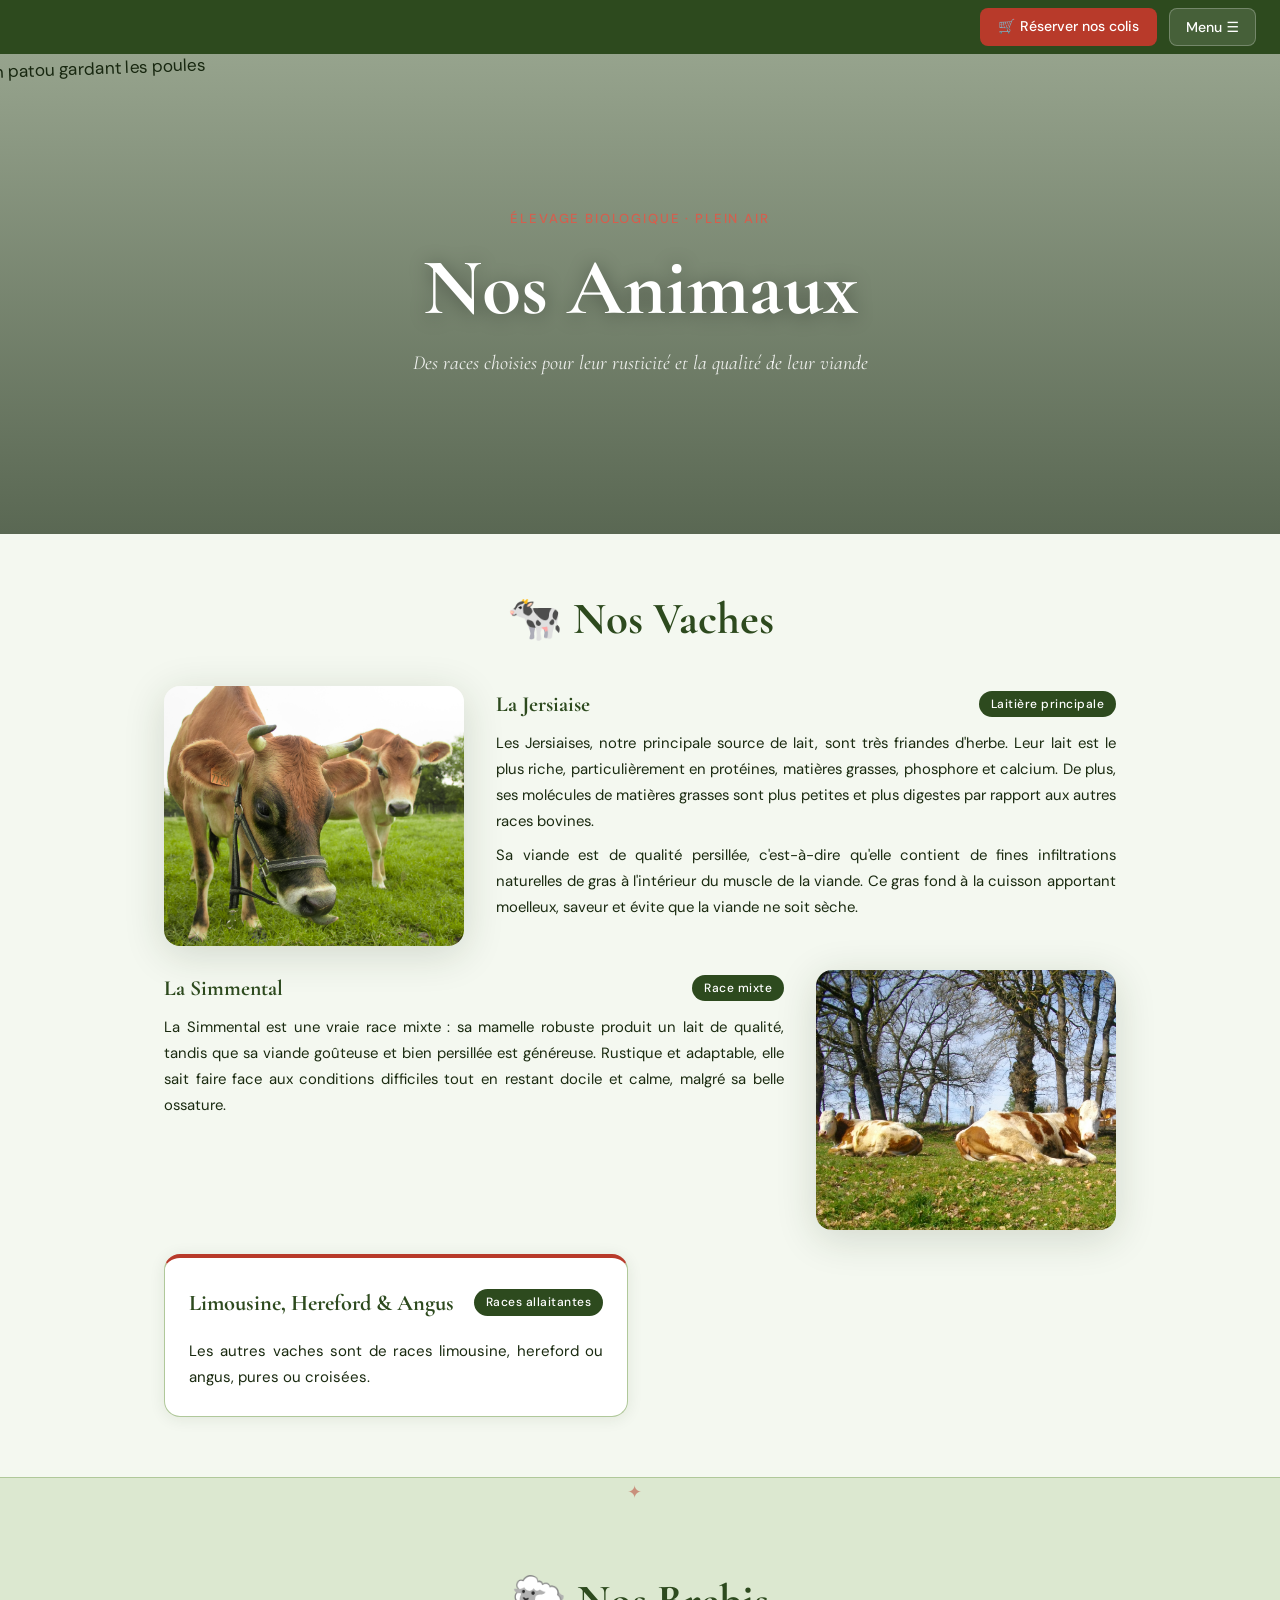
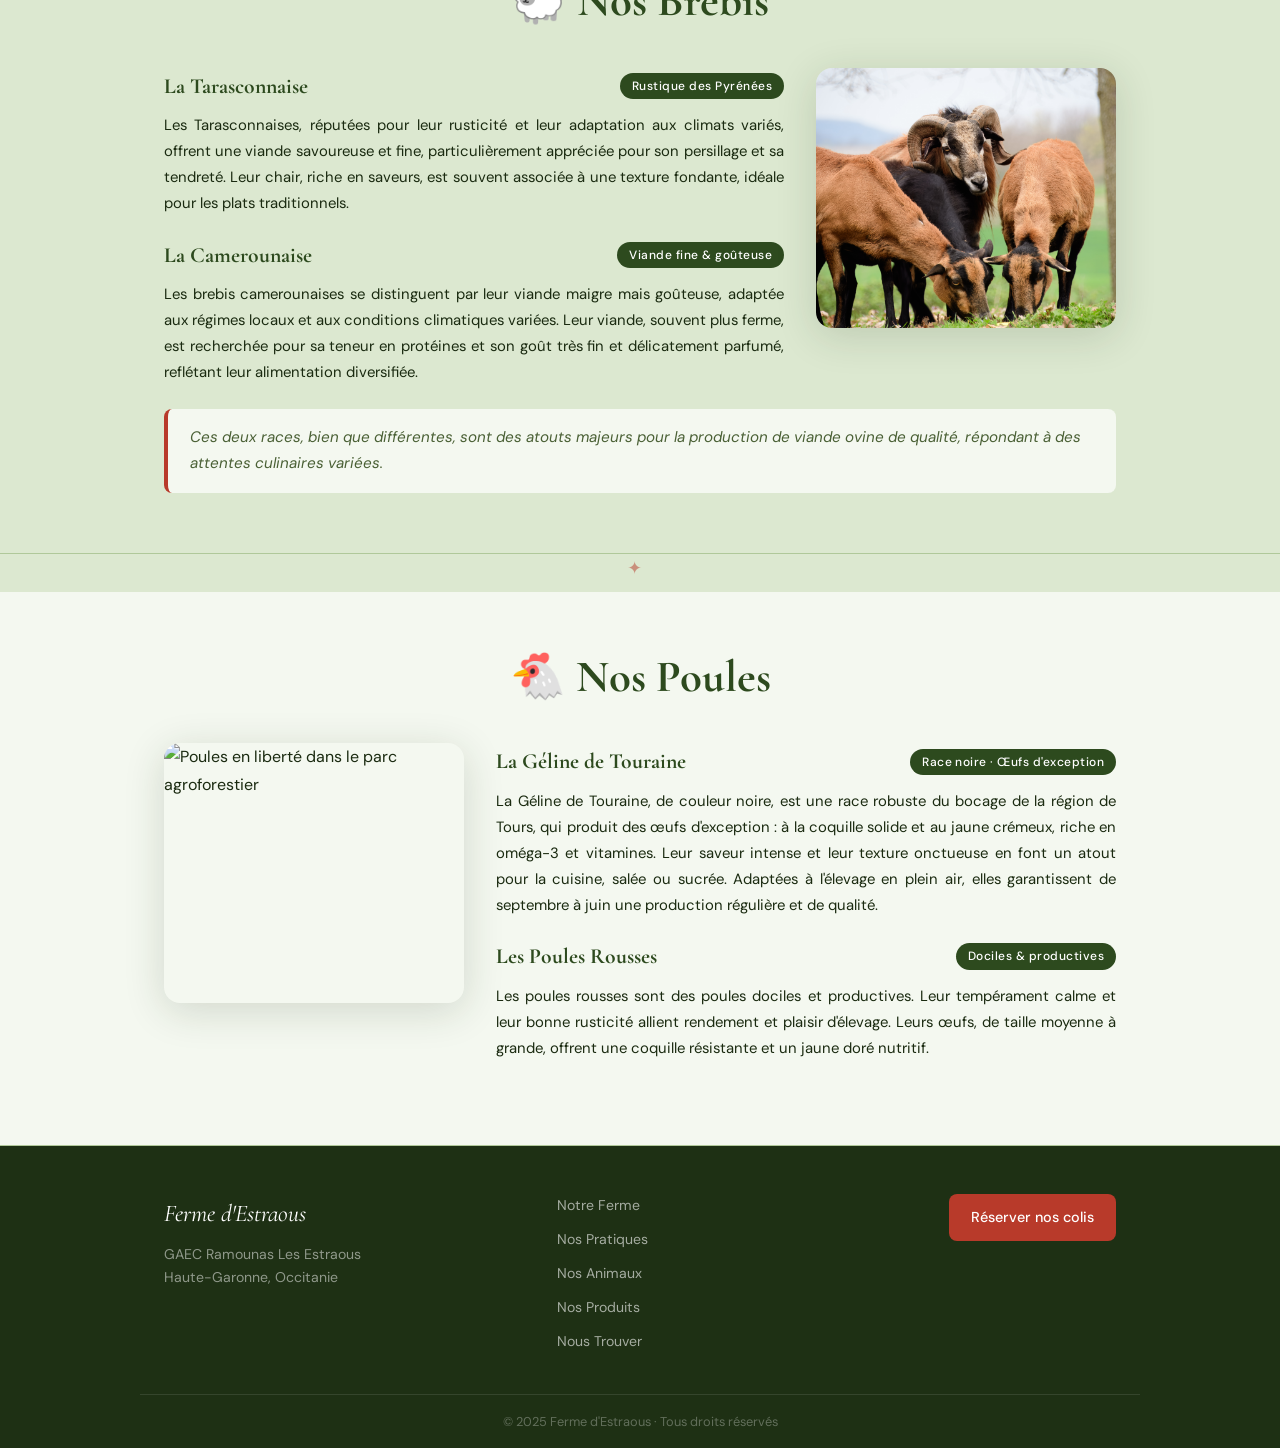
==== animaux.html @ 7a1c7f66 "Update animaux.html" ====
<!DOCTYPE html>
<html lang="fr">
<head>
    <meta charset="UTF-8">
    <meta name="viewport" content="width=device-width, initial-scale=1.0">
    <title>Nos Animaux — Ferme d'Estraous</title>
    <meta name="description" content="Les races animales élevées à la Ferme d'Estraous : vaches, brebis et poules en agriculture biologique.">
    <link rel="stylesheet" href="style.css">
    <link href="https://fonts.googleapis.com/css2?family=Cormorant+Garamond:ital,wght@0,400;0,600;0,700;1,400;1,600&family=DM+Sans:wght@300;400;500&display=swap" rel="stylesheet">
</head>
<body>

<header>
    <div class="top-bar">
        <div class="top-left"></div>
        <div class="top-right">
            <a href="https://coopcircuits.fr/gaec-ramounas-les-estraous/shop" class="boutique-btn" target="_blank">🛒 Réserver nos colis</a>
            <div class="menu-container">
                <button class="menu-btn" aria-label="Ouvrir le menu">Menu ☰</button>
                <nav class="dropdown-menu">
                    <ul>
                        <li><a href="index.html">Accueil</a></li>
                        <li><a href="ferme.html">Notre Ferme</a></li>
                        <li><a href="pratiques.html">Nos Pratiques</a></li>
                        <li><a href="animaux.html" class="active">Nos Animaux</a></li>
                        <li><a href="produits.html">Nos Produits</a></li>
                        <li><a href="trouver.html">Nous Trouver</a></li>
                    </ul>
                </nav>
            </div>
        </div>
    </div>
    <div class="banner">
        <img src="Photos/Poules/pourles_vatouAMODIF.JPG" alt="Chien patou gardant les poules" class="banner-img-rotated">
        <div class="banner-overlay"></div>
        <div class="banner-content">
            <span class="banner-eyebrow">Élevage biologique · Plein air</span>
            <h1>Nos Animaux</h1>
            <p class="banner-tagline">Des races choisies pour leur rusticité et la qualité de leur viande</p>
        </div>
    </div>
</header>

<main>

    <section class="section-animaux">
        <div class="container">
            <div class="section-header">
                <h2>🐄 Nos Vaches</h2>
            </div>

            <div class="animal-bloc">
                <img src="Photos/Vaches/Jersiaise-1.jpg" alt="Vaches Jersiaises de la Ferme d'Estraous" class="animal-photo">
                <div class="animal-content">
                    <div class="race-card-header">
                        <h3>La Jersiaise</h3>
                        <span class="race-tag">Laitière principale</span>
                    </div>
                    <p>Les Jersiaises, notre principale source de lait, sont très friandes d'herbe. Leur lait est le plus riche, particulièrement en protéines, matières grasses, phosphore et calcium. De plus, ses molécules de matières grasses sont plus petites et plus digestes par rapport aux autres races bovines.</p>
                    <p>Sa viande est de qualité persillée, c'est-à-dire qu'elle contient de fines infiltrations naturelles de gras à l'intérieur du muscle de la viande. Ce gras fond à la cuisson apportant moelleux, saveur et évite que la viande ne soit sèche.</p>
                </div>
            </div>

            <div class="animal-bloc animal-bloc--reverse" style="margin-top: 24px;">
                <img src="Photos/Vaches/simmental.JPG" alt="Vaches Simmental de la Ferme d'Estraous" class="animal-photo">
                <div class="animal-content">
                    <div class="race-card-header">
                        <h3>La Simmental</h3>
                        <span class="race-tag">Race mixte</span>
                    </div>
                    <p>La Simmental est une vraie race mixte : sa mamelle robuste produit un lait de qualité, tandis que sa viande goûteuse et bien persillée est généreuse. Rustique et adaptable, elle sait faire face aux conditions difficiles tout en restant docile et calme, malgré sa belle ossature.</p>
                </div>
            </div>

            <div class="race-grid" style="margin-top: 24px;">
                <div class="race-card">
                    <div class="race-card-header">
                        <h3>Limousine, Hereford & Angus</h3>
                        <span class="race-tag">Races allaitantes</span>
                    </div>
                    <p>Les autres vaches sont de races limousine, hereford ou angus, pures ou croisées.</p>
                </div>
            </div>
        </div>
    </section>

    <div class="divider"><span>✦</span></div>

    <section class="section-animaux section-animaux--alt">
        <div class="container">
            <div class="section-header">
                <h2>🐑 Nos Brebis</h2>
            </div>

            <div class="animal-bloc animal-bloc--reverse">
                <img src="Photos/Mouton/Mouton.jpg" alt="Brebis camerounaises et bélier de la Ferme d'Estraous" class="animal-photo animal-photo--brebis">
                <div class="animal-content">
                    <div class="race-card-header">
                        <h3>La Tarasconnaise</h3>
                        <span class="race-tag">Rustique des Pyrénées</span>
                    </div>
                    <p>Les Tarasconnaises, réputées pour leur rusticité et leur adaptation aux climats variés, offrent une viande savoureuse et fine, particulièrement appréciée pour son persillage et sa tendreté. Leur chair, riche en saveurs, est souvent associée à une texture fondante, idéale pour les plats traditionnels.</p>
                    <div class="race-card-header" style="margin-top: 20px;">
                        <h3>La Camerounaise</h3>
                        <span class="race-tag">Viande fine & goûteuse</span>
                    </div>
                    <p>Les brebis camerounaises se distinguent par leur viande maigre mais goûteuse, adaptée aux régimes locaux et aux conditions climatiques variées. Leur viande, souvent plus ferme, est recherchée pour sa teneur en protéines et son goût très fin et délicatement parfumé, reflétant leur alimentation diversifiée.</p>
                </div>
            </div>

            <div class="race-note">
                Ces deux races, bien que différentes, sont des atouts majeurs pour la production de viande ovine de qualité, répondant à des attentes culinaires variées.
            </div>
        </div>
    </section>

    <div class="divider"><span>✦</span></div>

    <section class="section-animaux">
        <div class="container">
            <div class="section-header">
                <h2>🐔 Nos Poules</h2>
            </div>

            <div class="animal-bloc">
                <img src="Photos/ferme/poules_maison.JPG" alt="Poules en liberté dans le parc agroforestier" class="animal-photo">
                <div class="animal-content">
                    <div class="race-card-header">
                        <h3>La Géline de Touraine</h3>
                        <span class="race-tag">Race noire · Œufs d'exception</span>
                    </div>
                    <p>La Géline de Touraine, de couleur noire, est une race robuste du bocage de la région de Tours, qui produit des œufs d'exception : à la coquille solide et au jaune crémeux, riche en oméga-3 et vitamines. Leur saveur intense et leur texture onctueuse en font un atout pour la cuisine, salée ou sucrée. Adaptées à l'élevage en plein air, elles garantissent de septembre à juin une production régulière et de qualité.</p>
                    <div class="race-card-header" style="margin-top: 20px;">
                        <h3>Les Poules Rousses</h3>
                        <span class="race-tag">Dociles & productives</span>
                    </div>
                    <p>Les poules rousses sont des poules dociles et productives. Leur tempérament calme et leur bonne rusticité allient rendement et plaisir d'élevage. Leurs œufs, de taille moyenne à grande, offrent une coquille résistante et un jaune doré nutritif.</p>
                </div>
            </div>
        </div>
    </section>

</main>

<footer>
    <div class="container footer-inner">
        <div class="footer-brand">
            <span class="footer-title">Ferme d'Estraous</span>
            <p>GAEC Ramounas Les Estraous<br>Haute-Garonne, Occitanie</p>
        </div>
        <nav class="footer-nav">
            <a href="ferme.html">Notre Ferme</a>
            <a href="pratiques.html">Nos Pratiques</a>
            <a href="animaux.html">Nos Animaux</a>
            <a href="produits.html">Nos Produits</a>
            <a href="trouver.html">Nous Trouver</a>
        </nav>
        <div class="footer-boutique">
            <a href="https://coopcircuits.fr/gaec-ramounas-les-estraous/shop" class="btn" target="_blank">Réserver nos colis</a>
        </div>
    </div>
    <div class="footer-bottom">
        <p>© 2025 Ferme d'Estraous · Tous droits réservés</p>
    </div>
</footer>

<script>
document.addEventListener("DOMContentLoaded", () => {
    const menuBtn = document.querySelector('.menu-btn');
    const dropdownMenu = document.querySelector('.dropdown-menu');
    menuBtn.addEventListener('click', (e) => {
        e.stopPropagation();
        dropdownMenu.classList.toggle('active');
    });
    document.addEventListener('click', (event) => {
        if (!menuBtn.contains(event.target) && !dropdownMenu.contains(event.target)) {
            dropdownMenu.classList.remove('active');
        }
    });
    const observer = new IntersectionObserver((entries) => {
        entries.forEach(entry => { if (entry.isIntersecting) entry.target.classList.add('visible'); });
    }, { threshold: 0.1 });
    document.querySelectorAll('.race-card, .animal-bloc, .section-header').forEach(el => observer.observe(el));
});
</script>
</body>
</html>
---- style.css ----
/* ═══════════════════════════════════════════════════════════
   FERME D'ESTRAOUS — style.css
   Palette : vert forêt · crème · terre · or
   Typo : Cormorant Garamond (titres) + DM Sans (corps)
═══════════════════════════════════════════════════════════ */

:root {
    --primary:    #2d4a1e;   /* Vert foncé profond — titres affiche */
    --primary-lt: #4a7035;   /* Vert moyen */
    --accent:     #b83a2a;   /* Rouge terracotta — accent "VEAU" affiche */
    --accent-lt:  #d45f4e;   /* Terracotta clair */
    --bg:         #dce8d0;   /* Vert sauge adouci — fond affiche */
    --bg-light:   #edf4e6;   /* Sauge très clair */
    --bg-dark:    #1e3014;   /* Vert très foncé pour footer */
    --text:       #1a2a10;   /* Quasi-noir verdâtre */
    --text-light: #4a6035;   /* Vert moyen pour textes secondaires */
    --white:      #ffffff;
    --border:     #b0c89a;   /* Vert sauge bordure */
    --card-bg:    #f4f8f0;   /* Blanc légèrement teinté vert — encadrés affiche */

    --radius:     8px;
    --radius-lg:  16px;
    --shadow:     0 2px 16px rgba(29, 50, 18, 0.09);
    --shadow-lg:  0 8px 40px rgba(29, 50, 18, 0.16);

    --font-title: 'Cormorant Garamond', Georgia, serif;
    --font-body:  'DM Sans', system-ui, sans-serif;
}

/* ── Reset & base ── */
*, *::before, *::after {
    box-sizing: border-box;
    margin: 0;
    padding: 0;
}

html { scroll-behavior: smooth; }

body {
    font-family: var(--font-body);
    background-color: var(--bg);
    color: var(--text);
    line-height: 1.7;
    font-size: 1rem;
}

img { display: block; max-width: 100%; }

a { color: inherit; }

.container {
    max-width: 1000px;
    margin: 0 auto;
    padding: 0 24px;
}

/* ════════════════════════════════════════
   HEADER & NAVIGATION
════════════════════════════════════════ */

header {
    position: relative;
}

/* ── Bannière ── */
.banner {
    position: relative;
    height: 480px;
    overflow: hidden;
    margin-top: 54px;
}
.top-bar {
    position: fixed;
    top: 0;
    left: 0;
    right: 0;
    z-index: 200;
    padding: 8px 24px;
    background-color: var(--primary);
    display: flex;
    justify-content: space-between;
    align-items: center;
}

/* ── Barre du haut ── */

.intro-paragraph {
    text-align: justify;
}

.top-left .ferme-name-small {
    font-family: var(--font-title);
    color: rgba(255,255,255,0.7);
    font-size: 0.95rem;
    letter-spacing: 0.04em;
    font-style: italic;
}

.top-right {
    display: flex;
    gap: 12px;
    align-items: center;
}

.boutique-btn {
    height: 38px;
    padding: 0 18px;
    background-color: var(--accent);
    color: var(--white);
    font-family: var(--font-body);
    font-size: 0.88rem;
    font-weight: 500;
    text-decoration: none;
    border-radius: var(--radius);
    display: inline-flex;
    align-items: center;
    gap: 6px;
    transition: background 0.2s, transform 0.15s;
    white-space: nowrap;
}

.boutique-btn:hover {
    background-color: var(--accent-lt);
    transform: translateY(-1px);
}

.menu-container {
    position: relative;
}

.menu-btn {
    height: 38px;
    padding: 0 16px;
    background-color: rgba(255,255,255,0.12);
    color: var(--white);
    font-family: var(--font-body);
    font-size: 0.88rem;
    font-weight: 500;
    border: 1px solid rgba(255,255,255,0.25);
    border-radius: var(--radius);
    cursor: pointer;
    display: inline-flex;
    align-items: center;
    gap: 6px;
    transition: background 0.2s;
    white-space: nowrap;
}

.menu-btn:hover {
    background-color: rgba(255,255,255,0.22);
}

/* ── Menu déroulant ── */
.dropdown-menu {
    display: none;
    position: absolute;
    right: 0;
    top: calc(100% + 8px);
    background-color: var(--white);
    border-radius: var(--radius);
    box-shadow: var(--shadow-lg);
    padding: 8px 0;
    z-index: 1000;
    min-width: 210px;
    border: 1px solid var(--border);
    animation: fadeDown 0.18s ease;
}

@keyframes fadeDown {
    from { opacity: 0; transform: translateY(-6px); }
    to   { opacity: 1; transform: translateY(0); }
}

.dropdown-menu.active {
    display: block;
}

.dropdown-menu ul {
    list-style: none;
}

.dropdown-menu li a {
    display: block;
    padding: 10px 20px;
    text-decoration: none;
    color: var(--text);
    font-family: var(--font-body);
    font-size: 0.92rem;
    font-weight: 400;
    transition: background 0.15s, color 0.15s;
    border-left: 3px solid transparent;
}

.dropdown-menu li a:hover,
.dropdown-menu li a.active {
    background-color: var(--bg);
    color: var(--primary);
    border-left-color: var(--accent);
    font-weight: 500;
}

/* ── Bannière ── */
.banner {
    position: relative;
    height: 480px;
    overflow: hidden;
}

.banner img {
    width: 100%;
    height: 100%;
    object-fit: cover;
    object-position: center 40%;
}

.banner-overlay {
    position: absolute;
    inset: 0;
    background: linear-gradient(
        to bottom,
        rgba(20, 35, 16, 0.35) 0%,
        rgba(20, 35, 16, 0.65) 100%
    );
}

.banner-content {
    position: absolute;
    inset: 0;
    display: flex;
    flex-direction: column;
    align-items: center;
    justify-content: center;
    text-align: center;
    color: var(--white);
    padding: 24px;
    gap: 12px;
}

.banner-eyebrow {
    font-family: var(--font-body);
    font-size: 0.82rem;
    font-weight: 500;
    letter-spacing: 0.14em;
    text-transform: uppercase;
    color: var(--accent-lt);
    opacity: 0;
    animation: fadeUp 0.7s ease 0.2s forwards;
}

.banner h1 {
    font-family: var(--font-title);
    font-size: clamp(2.8rem, 7vw, 5rem);
    font-weight: 700;
    line-height: 1.05;
    text-shadow: 0 2px 20px rgba(0,0,0,0.4);
    margin: 4px 0;
    opacity: 0;
    animation: fadeUp 0.8s ease 0.35s forwards;
}

.banner-tagline {
    font-family: var(--font-title);
    font-style: italic;
    font-size: 1.25rem;
    color: rgba(255,255,255,0.88);
    opacity: 0;
    animation: fadeUp 0.8s ease 0.5s forwards;
}

.banner-cta {
    margin-top: 8px;
    padding: 12px 28px;
    background-color: var(--accent);
    color: var(--white);
    text-decoration: none;
    border-radius: var(--radius);
    font-weight: 500;
    font-size: 0.95rem;
    transition: background 0.2s, transform 0.2s;
    opacity: 0;
    animation: fadeUp 0.8s ease 0.65s forwards;
}

.banner-cta:hover {
    background-color: var(--accent-lt);
    transform: translateY(-2px);
}

@keyframes fadeUp {
    from { opacity: 0; transform: translateY(16px); }
    to   { opacity: 1; transform: translateY(0); }
}

/* ════════════════════════════════════════
   SECTIONS COMMUNES
════════════════════════════════════════ */

section {
    padding: 60px 0;
}

.section-header {
    text-align: center;
    margin-bottom: 40px;
    opacity: 0;
    transform: translateY(20px);
    transition: opacity 0.6s ease, transform 0.6s ease;
}

.section-header.visible {
    opacity: 1;
    transform: translateY(0);
}

.section-header h2 {
    font-family: var(--font-title);
    font-size: clamp(2rem, 4vw, 2.8rem);
    font-weight: 700;
    color: var(--primary);
    line-height: 1.15;
}

.section-subtitle {
    font-family: var(--font-title);
    font-style: italic;
    color: var(--text-light);
    font-size: 1.1rem;
    margin-top: 6px;
}

.badge {
    display: inline-block;
    background: var(--primary);
    color: var(--white);
    padding: 5px 14px;
    border-radius: 20px;
    font-size: 0.8rem;
    font-weight: 500;
    letter-spacing: 0.04em;
    margin-bottom: 16px;
}

/* ── Séparateur ── */
.divider {
    text-align: center;
    color: var(--accent);
    font-size: 1.1rem;
    letter-spacing: 0.6em;
    padding: 0 0 8px;
    opacity: 0.5;
}

/* ════════════════════════════════════════
   SECTION INTRO
════════════════════════════════════════ */

.section-intro {
    background: var(--card-bg);
    border-bottom: 1px solid var(--border);
    padding: 50px 0;
}

.intro-grid {
    display: grid;
    grid-template-columns: 1fr auto;
    gap: 40px;
    align-items: center;
}

.intro-paragraph {
    font-size: 1.08rem;
    color: var(--text);
    line-height: 1.8;
    font-family: var(--font-body);
    font-weight: 300;
}

.bio-logo {
    width: 160px;
    height: auto;
    opacity: 0.9;
}

/* ════════════════════════════════════════
   SECTION VALEURS
════════════════════════════════════════ */

.section-valeurs {
    background: var(--bg);
    padding: 50px 0;
}

.valeurs-grid {
    display: grid;
    grid-template-columns: repeat(3, 1fr);
    gap: 24px;
}

.valeur-card {
    background: var(--card-bg);
    border: 1px solid var(--border);
    border-bottom: 3px solid var(--accent);
    border-radius: var(--radius-lg);
    padding: 30px 24px;
    text-align: center;
    box-shadow: var(--shadow);
    opacity: 0;
    transform: translateY(24px);
    transition: opacity 0.5s ease, transform 0.5s ease, box-shadow 0.2s;
}

.valeur-card.visible {
    opacity: 1;
    transform: translateY(0);
}

.valeur-card:nth-child(2) { transition-delay: 0.1s; }
.valeur-card:nth-child(3) { transition-delay: 0.2s; }

.valeur-card:hover {
    box-shadow: var(--shadow-lg);
    transform: translateY(-4px);
}

.valeur-icon {
    font-size: 2.2rem;
    margin-bottom: 12px;
}

.valeur-card h3 {
    font-family: var(--font-title);
    font-size: 1.3rem;
    color: var(--primary);
    margin-bottom: 8px;
    font-weight: 600;
}

.valeur-card p {
    font-size: 0.93rem;
    color: var(--text-light);
    line-height: 1.6;
}

/* ════════════════════════════════════════
   SECTION PRODUITS
════════════════════════════════════════ */

.section-produits {
    background: linear-gradient(160deg, #d4e4c4 0%, #eaf2e2 100%);
    border-top: 1px solid var(--border);
    border-bottom: 1px solid var(--border);
}

.produits-grid {
    display: grid;
    grid-template-columns: 1fr 1fr;
    gap: 24px;
    margin-bottom: 32px;
}

.produits-grid--single {
    grid-template-columns: 1fr;
    max-width: 520px;
    margin-left: auto;
    margin-right: auto;
}

.produit-card {
    border-radius: var(--radius-lg);
    overflow: hidden;
    box-shadow: var(--shadow);
    opacity: 0;
    transform: translateY(20px);
    transition: opacity 0.5s ease, transform 0.5s ease, box-shadow 0.2s;
}

.produit-card.visible {
    opacity: 1;
    transform: translateY(0);
}

.produit-card:nth-child(2) { transition-delay: 0.12s; }

.produit-card:hover {
    box-shadow: var(--shadow-lg);
}

.produit-card-inner {
    padding: 28px 24px;
    background: var(--card-bg);
    border: 1px solid var(--border);
    border-radius: var(--radius-lg);
    height: 100%;
}

.produit-card.highlight .produit-card-inner {
    background: var(--primary);
    color: var(--white);
    border-color: var(--primary);
}

.produit-card.highlight h3 {
    color: var(--white);
}

.produit-card.highlight p {
    color: rgba(255,255,255,0.85);
}

.produit-tag {
    display: inline-block;
    background: var(--accent);
    color: var(--white);
    font-size: 0.75rem;
    font-weight: 600;
    padding: 3px 10px;
    border-radius: 20px;
    text-transform: uppercase;
    letter-spacing: 0.06em;
    margin-bottom: 10px;
}

.produit-card h3 {
    font-family: var(--font-title);
    font-size: 1.35rem;
    color: var(--primary);
    margin-bottom: 10px;
    font-weight: 600;
}

.produit-card p {
    font-size: 0.95rem;
    color: var(--text-light);
    line-height: 1.65;
}

.btn-secondary {
    display: inline-block;
    margin-top: 14px;
    color: var(--accent);
    font-weight: 500;
    font-size: 0.9rem;
    text-decoration: none;
    border-bottom: 1px solid var(--accent);
    padding-bottom: 2px;
    transition: color 0.2s;
}

.btn-secondary:hover {
    color: var(--primary);
    border-bottom-color: var(--primary);
}

.cta-container {
    text-align: center;
    margin-top: 8px;
}

/* ════════════════════════════════════════
   SECTION MARCHÉS
════════════════════════════════════════ */

.section-marches {
    background: var(--bg);
}

.marches-inner {
    display: grid;
    grid-template-columns: 1fr auto;
    gap: 60px;
    align-items: center;
}

.marches-text h2 {
    font-family: var(--font-title);
    font-size: clamp(1.8rem, 3.5vw, 2.5rem);
    color: var(--primary);
    margin-bottom: 6px;
}

.marches-list {
    list-style: none;
    margin: 24px 0;
    display: flex;
    flex-direction: column;
    gap: 14px;
}

.marches-list li {
    display: flex;
    align-items: baseline;
    gap: 14px;
    padding-bottom: 14px;
    border-bottom: 1px solid var(--border);
}

.marche-jour {
    font-family: var(--font-title);
    font-weight: 700;
    font-size: 1.05rem;
    color: var(--primary);
    min-width: 120px;
    flex-shrink: 0;
}

.marche-jour small {
    font-family: var(--font-body);
    font-weight: 400;
    font-size: 0.75rem;
    color: var(--text-light);
    display: block;
    margin-top: 2px;
}

.marche-lieu {
    font-size: 0.97rem;
    color: var(--text-light);
}

.marche-lieu em {
    font-style: italic;
    font-size: 0.88rem;
}

.marches-map {
    width: 460px;
    flex-shrink: 0;
    border-radius: 12px;
    overflow: hidden;
    box-shadow: var(--shadow-lg);
}

/* ════════════════════════════════════════
   BOUTONS GLOBAUX
════════════════════════════════════════ */

.btn {
    display: inline-block;
    background: var(--primary);
    color: var(--white);
    padding: 13px 28px;
    text-decoration: none;
    border-radius: var(--radius);
    border: none;
    cursor: pointer;
    font-family: var(--font-body);
    font-size: 0.95rem;
    font-weight: 500;
    transition: background 0.2s, transform 0.15s, box-shadow 0.2s;
    box-shadow: 0 2px 8px rgba(42, 74, 34, 0.25);
}

.btn:hover {
    background: var(--primary-lt);
    transform: translateY(-2px);
    box-shadow: 0 4px 16px rgba(42, 74, 34, 0.3);
}

.btn-outline {
    display: inline-block;
    color: var(--primary);
    padding: 10px 22px;
    text-decoration: none;
    border-radius: var(--radius);
    border: 2px solid var(--primary);
    font-size: 0.92rem;
    font-weight: 500;
    transition: background 0.2s, color 0.2s;
}

.btn-outline:hover {
    background: var(--primary);
    color: var(--white);
}

/* ════════════════════════════════════════
   SECTION CONTACT
════════════════════════════════════════ */

.section-contact {
    background: var(--card-bg);
    border-top: 1px solid var(--border);
}

.contact-form {
    max-width: 640px;
    margin: 0 auto;
}

.form-row {
    display: grid;
    grid-template-columns: 1fr 1fr;
    gap: 16px;
}

.form-group {
    display: flex;
    flex-direction: column;
    gap: 6px;
    margin-bottom: 16px;
}

.form-group label {
    font-size: 0.85rem;
    font-weight: 500;
    color: var(--text-light);
    text-transform: uppercase;
    letter-spacing: 0.06em;
}

input, textarea {
    width: 100%;
    padding: 11px 14px;
    border: 1.5px solid var(--border);
    border-radius: var(--radius);
    background: var(--white);
    color: var(--text);
    font-family: var(--font-body);
    font-size: 0.95rem;
    transition: border-color 0.2s, box-shadow 0.2s;
    box-sizing: border-box;
}

input:focus, textarea:focus {
    outline: none;
    border-color: var(--primary);
    box-shadow: 0 0 0 3px rgba(42, 74, 34, 0.1);
}

textarea {
    resize: vertical;
    min-height: 130px;
}

/* ════════════════════════════════════════
   FOOTER
════════════════════════════════════════ */

footer {
    background: var(--bg-dark);
    color: rgba(255,255,255,0.75);
    padding: 48px 0 0;
}

.footer-inner {
    display: grid;
    grid-template-columns: 1fr 1fr auto;
    gap: 40px;
    align-items: start;
    padding-bottom: 40px;
    border-bottom: 1px solid rgba(255,255,255,0.1);
}

.footer-title {
    font-family: var(--font-title);
    font-size: 1.5rem;
    color: var(--white);
    font-style: italic;
    display: block;
    margin-bottom: 8px;
}

.footer-brand p {
    font-size: 0.88rem;
    line-height: 1.65;
    color: rgba(255,255,255,0.5);
}

.footer-nav {
    display: flex;
    flex-direction: column;
    gap: 10px;
}

.footer-nav a {
    font-size: 0.88rem;
    color: rgba(255,255,255,0.6);
    text-decoration: none;
    transition: color 0.2s;
}

.footer-nav a:hover {
    color: var(--accent-lt);
}

.footer-boutique .btn {
    background: var(--accent);
    box-shadow: none;
    font-size: 0.9rem;
    padding: 11px 22px;
}

.footer-boutique .btn:hover {
    background: var(--accent-lt);
}

.footer-bottom {
    text-align: center;
    padding: 16px;
    font-size: 0.8rem;
    color: rgba(255,255,255,0.3);
}

/* ════════════════════════════════════════
   RESPONSIVE — MOBILE
════════════════════════════════════════ */

@media (max-width: 768px) {

    .top-left { display: none; }

    .banner {
        height: 360px;
    }

    .banner h1 {
        font-size: 2.4rem;
    }

    .intro-grid {
        grid-template-columns: 1fr;
        text-align: center;
    }

    .intro-logo {
        display: flex;
        justify-content: center;
    }

    .valeurs-grid {
        grid-template-columns: 1fr;
        gap: 16px;
    }

    .produits-grid {
        grid-template-columns: 1fr;
    }

    .marches-inner {
        grid-template-columns: 1fr;
        gap: 32px;
    }

    .deco-circle, .marches-map {
        display: none;
    }

    .form-row {
        grid-template-columns: 1fr;
    }

    .footer-inner {
        grid-template-columns: 1fr;
        gap: 28px;
    }

    .marche-jour {
        min-width: 90px;
    }
}

@media (max-width: 480px) {
    .boutique-btn span { display: none; }

    .banner {
        height: 300px;
    }

    section { padding: 40px 0; }
}

/* ════════════════════════════════════════
   PAGE NOTRE FERME — TIMELINE
════════════════════════════════════════ */

.section-histoire {
    background: var(--card-bg);
    border-bottom: 1px solid var(--border);
}

.timeline {
    position: relative;
    max-width: 700px;
    margin: 0 auto;
    padding: 10px 0;
}

.timeline::before {
    content: '';
    position: absolute;
    left: 80px;
    top: 0;
    bottom: 0;
    width: 2px;
    background: linear-gradient(to bottom, var(--border), var(--accent), var(--border));
}

.timeline-item {
    display: grid;
    grid-template-columns: 80px 1fr;
    gap: 28px;
    margin-bottom: 32px;
    align-items: start;
    opacity: 0;
    transform: translateX(-16px);
    transition: opacity 0.5s ease, transform 0.5s ease;
}

.timeline-item.visible {
    opacity: 1;
    transform: translateX(0);
}

.timeline-item:nth-child(2) { transition-delay: 0.05s; }
.timeline-item:nth-child(3) { transition-delay: 0.10s; }
.timeline-item:nth-child(4) { transition-delay: 0.15s; }
.timeline-item:nth-child(5) { transition-delay: 0.20s; }
.timeline-item:nth-child(6) { transition-delay: 0.25s; }
.timeline-item:nth-child(7) { transition-delay: 0.30s; }
.timeline-item:nth-child(8) { transition-delay: 0.35s; }

.timeline-date {
    font-family: var(--font-title);
    font-size: 1.3rem;
    font-weight: 700;
    color: var(--primary);
    text-align: right;
    padding-right: 20px;
    padding-top: 2px;
    position: relative;
}

.timeline-date::after {
    content: '';
    position: absolute;
    right: -7px;
    top: 8px;
    width: 12px;
    height: 12px;
    background: var(--accent);
    border-radius: 50%;
    border: 2px solid var(--card-bg);
}

.timeline-content {
    background: var(--white);
    border: 1px solid var(--border);
    border-left: 3px solid var(--border);
    border-radius: var(--radius);
    padding: 14px 18px;
    font-size: 0.95rem;
    line-height: 1.7;
    color: var(--text);
}

.timeline-item--highlight .timeline-date {
    color: var(--accent);
}

.timeline-item--highlight .timeline-date::after {
    background: var(--primary);
    width: 14px;
    height: 14px;
    right: -8px;
}

.timeline-item--highlight .timeline-content {
    border-left-color: var(--primary);
    background: #eef5e8;
}

/* ════════════════════════════════════════
   PAGE NOTRE FERME — GÉOGRAPHIE
════════════════════════════════════════ */

.section-geo {
    background: var(--bg);
}

.geo-grid {
    display: grid;
    grid-template-columns: repeat(3, 1fr);
    gap: 24px;
    margin-bottom: 32px;
}

.geo-card {
    background: var(--card-bg);
    border: 1px solid var(--border);
    border-top: 4px solid var(--primary);
    border-radius: var(--radius-lg);
    padding: 28px 22px;
    text-align: center;
    box-shadow: var(--shadow);
    opacity: 0;
    transform: translateY(20px);
    transition: opacity 0.5s ease, transform 0.5s ease, box-shadow 0.2s;
}

.geo-card.visible {
    opacity: 1;
    transform: translateY(0);
}

.geo-card:nth-child(2) { transition-delay: 0.1s; }
.geo-card:nth-child(3) { transition-delay: 0.2s; }

.geo-card:hover {
    box-shadow: var(--shadow-lg);
    transform: translateY(-4px);
}

.geo-icon { font-size: 2rem; margin-bottom: 10px; }

.geo-lieu {
    font-family: var(--font-title);
    font-size: 1.15rem;
    font-weight: 700;
    color: var(--primary);
    margin-bottom: 4px;
}

.geo-surface {
    display: inline-block;
    background: var(--accent);
    color: var(--white);
    font-size: 0.85rem;
    font-weight: 600;
    padding: 3px 12px;
    border-radius: 20px;
    margin-bottom: 12px;
}

.geo-card p {
    font-size: 0.92rem;
    color: var(--text-light);
    line-height: 1.6;
}

.geo-total {
    text-align: center;
    background: var(--primary);
    color: var(--white);
    border-radius: var(--radius);
    padding: 16px 24px;
    font-size: 1rem;
    display: flex;
    align-items: center;
    justify-content: center;
    gap: 10px;
    max-width: 320px;
    margin: 0 auto;
}

.geo-total strong {
    font-family: var(--font-title);
    font-size: 1.4rem;
}

@media (max-width: 768px) {
    .timeline::before { left: 60px; }
    .timeline-item { grid-template-columns: 60px 1fr; gap: 16px; }
    .timeline-date { font-size: 1.1rem; }
    .geo-grid { grid-template-columns: 1fr; }
}

/* ── Photo bandeau ── */
.photo-bandeau {
    position: relative;
    height: 320px;
    overflow: hidden;
}

.photo-bandeau img {
    width: 100%;
    height: 100%;
    object-fit: cover;
    object-position: center 60%;
    filter: brightness(0.85);
}

.photo-bandeau-caption {
    position: absolute;
    bottom: 16px;
    right: 20px;
    background: rgba(0,0,0,0.45);
    color: white;
    font-family: var(--font-title);
    font-style: italic;
    font-size: 0.9rem;
    padding: 5px 12px;
    border-radius: 4px;
}

/* ── Photo dans carte geo ── */
.geo-photo {
    width: 100%;
    height: 140px;
    object-fit: cover;
    border-radius: var(--radius);
    margin-top: 14px;
}

@media (max-width: 768px) {
    .photo-bandeau { height: 220px; }
}

/* ════════════════════════════════════════
   PAGE NOS PRATIQUES AGRICOLES
════════════════════════════════════════ */

.section-pratiques {
    background: var(--card-bg);
    border-bottom: 1px solid var(--border);
}

.pratiques-intro {
    max-width: 720px;
    margin: 0 auto 40px;
    text-align: center;
    font-size: 1.05rem;
    color: var(--text);
    line-height: 1.8;
    font-weight: 300;
}

.pratiques-grid {
    display: grid;
    grid-template-columns: repeat(3, 1fr);
    gap: 24px;
}

.pratique-card {
    background: var(--white);
    border: 1px solid var(--border);
    border-bottom: 3px solid var(--accent);
    border-radius: var(--radius-lg);
    padding: 28px 22px;
    text-align: center;
    box-shadow: var(--shadow);
    opacity: 0;
    transform: translateY(20px);
    transition: opacity 0.5s ease, transform 0.5s ease, box-shadow 0.2s;
}

.pratique-card.visible {
    opacity: 1;
    transform: translateY(0);
}

.pratique-card:nth-child(2) { transition-delay: 0.1s; }
.pratique-card:nth-child(3) { transition-delay: 0.2s; }

.pratique-card:hover {
    box-shadow: var(--shadow-lg);
    transform: translateY(-4px);
}

.pratique-icon {
    font-size: 2.2rem;
    margin-bottom: 12px;
}

.pratique-card h3 {
    font-family: var(--font-title);
    font-size: 1.3rem;
    color: var(--primary);
    margin-bottom: 10px;
    font-weight: 600;
}

.pratique-card p {
    font-size: 0.93rem;
    color: var(--text-light);
    line-height: 1.7;
}

/* ── Bien-être animal ── */
.section-bienetre {
    background: var(--bg);
}

.bienetre-grid {
    display: grid;
    grid-template-columns: repeat(2, 1fr);
    gap: 24px;
}

.bienetre-card {
    background: var(--card-bg);
    border: 1px solid var(--border);
    border-left: 4px solid var(--primary);
    border-radius: var(--radius-lg);
    padding: 26px 24px;
    box-shadow: var(--shadow);
    opacity: 0;
    transform: translateY(20px);
    transition: opacity 0.5s ease, transform 0.5s ease;
}

.bienetre-card.visible {
    opacity: 1;
    transform: translateY(0);
}

.bienetre-card:nth-child(2) { transition-delay: 0.1s; }
.bienetre-card:nth-child(3) { transition-delay: 0.15s; }
.bienetre-card:nth-child(4) { transition-delay: 0.2s; }

.bienetre-header {
    display: flex;
    align-items: center;
    gap: 12px;
    margin-bottom: 12px;
}

.bienetre-emoji {
    font-size: 1.8rem;
}

.bienetre-card h3 {
    font-family: var(--font-title);
    font-size: 1.25rem;
    color: var(--primary);
    font-weight: 600;
}

.bienetre-card p {
    font-size: 0.93rem;
    color: var(--text-light);
    line-height: 1.75;
}

/* ── Soins naturels ── */
.section-soins {
    background: var(--card-bg);
    border-top: 1px solid var(--border);
}

.soins-inner {
    display: grid;
    grid-template-columns: 1fr 1fr;
    gap: 48px;
    align-items: start;
}

.soins-text p {
    font-size: 0.97rem;
    color: var(--text);
    line-height: 1.8;
    margin-bottom: 16px;
    text-align: justify;
}

.soins-remedes {
    background: var(--primary);
    color: var(--white);
    border-radius: var(--radius-lg);
    padding: 28px;
}

.soins-remedes h3 {
    font-family: var(--font-title);
    font-size: 1.3rem;
    margin-bottom: 18px;
    color: var(--white);
    font-style: italic;
}

.remedes-list {
    list-style: none;
    display: flex;
    flex-direction: column;
    gap: 6px;
}

.remedes-list li {
    display: flex;
    align-items: center;
    gap: 10px;
    font-size: 0.95rem;
    color: rgba(255,255,255,0.9);
    padding-bottom: 6px;
    border-bottom: 1px solid rgba(255,255,255,0.15);
}

.remedes-list li:last-child {
    border-bottom: none;
    padding-bottom: 0;
}

.remedes-list li span {
    font-size: 1.2rem;
}

@media (max-width: 768px) {
    .pratiques-grid { grid-template-columns: 1fr; }
    .bienetre-grid { grid-template-columns: 1fr; }
    .soins-inner { grid-template-columns: 1fr; gap: 28px; }
}

/* ── Liste intro page d'accueil ── */
.intro-list {
    margin: 10px 0 0 20px;
    display: flex;
    flex-direction: column;
    gap: 6px;
}

.intro-list li {
    font-size: 0.97rem;
    color: var(--text);
    line-height: 1.6;
}

/* ════════════════════════════════════════
   PAGE NOS ANIMAUX
════════════════════════════════════════ */

.section-animaux {
    background: var(--card-bg);
    border-bottom: 1px solid var(--border);
}

.section-animaux--alt {
    background: var(--bg);
}

.race-grid {
    display: grid;
    grid-template-columns: repeat(2, 1fr);
    gap: 24px;
}

.race-card {
    background: var(--white);
    border: 1px solid var(--border);
    border-top: 4px solid var(--accent);
    border-radius: var(--radius-lg);
    padding: 26px 24px;
    box-shadow: var(--shadow);
    opacity: 0;
    transform: translateY(20px);
    transition: opacity 0.5s ease, transform 0.5s ease, box-shadow 0.2s;
    display: flex;
    flex-direction: column;
    gap: 12px;
}

.race-card.visible {
    opacity: 1;
    transform: translateY(0);
}

.race-card:nth-child(2) { transition-delay: 0.1s; }
.race-card:nth-child(3) { transition-delay: 0.2s; }

.race-card:hover {
    box-shadow: var(--shadow-lg);
    transform: translateY(-3px);
}

.race-card--wide {
    grid-column: 1 / -1;
}

.race-card-header {
    display: flex;
    align-items: center;
    justify-content: space-between;
    gap: 12px;
    flex-wrap: wrap;
    margin-bottom: 4px;
}

.race-card-header h3 {
    font-family: var(--font-title);
    font-size: 1.4rem;
    color: var(--primary);
    font-weight: 700;
}

.race-tag {
    display: inline-block;
    background: var(--primary);
    color: var(--white);
    font-size: 0.75rem;
    font-weight: 500;
    padding: 3px 12px;
    border-radius: 20px;
    letter-spacing: 0.04em;
    white-space: nowrap;
}

.race-card p {
    font-size: 0.94rem;
    color: var(--text);
    line-height: 1.75;
    text-align: justify;
}

.race-note {
    margin-top: 24px;
    padding: 16px 22px;
    background: var(--card-bg);
    border-left: 4px solid var(--accent);
    border-radius: var(--radius);
    font-size: 0.95rem;
    color: var(--text-light);
    font-style: italic;
    line-height: 1.7;
}

@media (max-width: 768px) {
    .race-grid { grid-template-columns: 1fr; }
    .race-card--wide { grid-column: 1; }
    .race-card-header { flex-direction: column; align-items: flex-start; }
}

/* ── Photo dans carte animal ── */
.race-photo {
    width: 100%;
    height: 220px;
    object-fit: cover;
    border-radius: var(--radius);
    margin-bottom: 4px;
}

/* ── Bannière avec rotation pour redresser l'horizon ── */
.banner-img-rotated {
    width: 100%;
    height: 100%;
    object-fit: cover;
    object-position: center;
    transform: rotate(-2deg) scale(1.08);
    transform-origin: center center;
}

/* ════════════════════════════════════════
   PAGE NOS PRODUITS
════════════════════════════════════════ */

.section-produit {
    background: var(--card-bg);
    border-bottom: 1px solid var(--border);
}

.section-produit--alt {
    background: var(--bg);
}

/* ── Bloc philosophie ── */
.philosophie-block {
    background: var(--white);
    border: 1px solid var(--border);
    border-left: 4px solid var(--accent);
    border-radius: var(--radius-lg);
    padding: 28px 32px;
    margin-bottom: 40px;
    opacity: 0;
    transform: translateY(16px);
    transition: opacity 0.6s ease, transform 0.6s ease;
}

.philosophie-block.visible {
    opacity: 1;
    transform: translateY(0);
}

.philosophie-block h3 {
    font-family: var(--font-title);
    font-size: 1.4rem;
    color: var(--primary);
    font-style: italic;
    margin-bottom: 16px;
    line-height: 1.4;
}

.philosophie-block p {
    font-size: 0.96rem;
    color: var(--text);
    line-height: 1.8;
    margin-bottom: 12px;
    text-align: justify;
}

.philosophie-block p:last-child {
    margin-bottom: 0;
}

/* ── Grille viande ── */
.viande-grid {
    display: grid;
    grid-template-columns: 1fr 1fr;
    gap: 24px;
    margin-bottom: 36px;
}

.viande-section {
    background: var(--white);
    border: 1px solid var(--border);
    border-top: 4px solid var(--primary);
    border-radius: var(--radius-lg);
    padding: 24px;
    box-shadow: var(--shadow);
    opacity: 0;
    transform: translateY(16px);
    transition: opacity 0.5s ease, transform 0.5s ease;
}

.viande-section.visible {
    opacity: 1;
    transform: translateY(0);
}

.viande-section:nth-child(2) { transition-delay: 0.1s; }

.viande-titre {
    font-family: var(--font-title);
    font-size: 1.4rem;
    color: var(--primary);
    font-weight: 700;
    margin-bottom: 16px;
    padding-bottom: 10px;
    border-bottom: 1px solid var(--border);
}

.viande-items {
    display: flex;
    flex-direction: column;
    gap: 14px;
}

.viande-item {
    padding-bottom: 14px;
    border-bottom: 1px dashed var(--border);
}

.viande-item:last-child {
    border-bottom: none;
    padding-bottom: 0;
}

.viande-label {
    display: block;
    font-weight: 600;
    font-size: 0.95rem;
    color: var(--accent);
    text-transform: uppercase;
    letter-spacing: 0.05em;
    margin-bottom: 4px;
}

.viande-item p {
    font-size: 0.92rem;
    color: var(--text-light);
    line-height: 1.65;
    text-align: justify;
}

/* ── Modalités de vente ── */
.modalites-block {
    background: linear-gradient(135deg, #eaf2e2 0%, #f4f8f0 100%);
    border: 1px solid var(--border);
    border-radius: var(--radius-lg);
    padding: 28px 32px;
    margin-bottom: 8px;
}

.modalites-block p {
    font-size: 0.96rem;
    color: var(--text);
    line-height: 1.8;
    margin-bottom: 14px;
    text-align: justify;
}

.modalites-block p:last-of-type {
    margin-bottom: 20px;
}

.modalites-cta {
    text-align: center;
}

/* ── Section œufs ── */
.oeufs-grid {
    display: grid;
    grid-template-columns: 1fr 1fr;
    gap: 32px;
    align-items: start;
}

.oeufs-text p {
    font-size: 0.96rem;
    color: var(--text);
    line-height: 1.8;
    margin-bottom: 14px;
    text-align: justify;
    opacity: 0;
    transform: translateY(16px);
    transition: opacity 0.5s ease, transform 0.5s ease;
}

.oeufs-text.visible p {
    opacity: 1;
    transform: translateY(0);
}

.saviez-vous {
    background: var(--primary);
    color: var(--white);
    border-radius: var(--radius-lg);
    padding: 28px;
    opacity: 0;
    transform: translateY(16px);
    transition: opacity 0.5s ease 0.1s, transform 0.5s ease 0.1s;
}

.saviez-vous.visible {
    opacity: 1;
    transform: translateY(0);
}

.saviez-vous-header {
    display: flex;
    align-items: center;
    gap: 10px;
    margin-bottom: 16px;
}

.saviez-vous-header span {
    font-size: 1.5rem;
}

.saviez-vous-header h3 {
    font-family: var(--font-title);
    font-size: 1.3rem;
    color: var(--white);
    font-style: italic;
}

.saviez-vous p {
    font-size: 0.92rem;
    color: rgba(255,255,255,0.88);
    line-height: 1.75;
    margin-bottom: 12px;
    text-align: justify;
}

.saviez-vous p:last-child {
    margin-bottom: 0;
}

@media (max-width: 768px) {
    .viande-grid { grid-template-columns: 1fr; }
    .oeufs-grid { grid-template-columns: 1fr; }
    .philosophie-block, .modalites-block { padding: 20px; }
}

/* ── Layout photo + texte côte à côte (page animaux) ── */
.animal-bloc {
    display: grid;
    grid-template-columns: 300px 1fr;
    gap: 32px;
    align-items: start;
    margin-bottom: 24px;
    opacity: 0;
    transform: translateY(16px);
    transition: opacity 0.5s ease, transform 0.5s ease;
}

.animal-bloc.visible {
    opacity: 1;
    transform: translateY(0);
}

.animal-bloc--reverse {
    grid-template-columns: 1fr 300px;
}

.animal-bloc--reverse .animal-photo {
    order: 2;
}

.animal-bloc--reverse .animal-content {
    order: 1;
}

.animal-photo {
    width: 100%;
    height: 260px;
    object-fit: cover;
    object-position: center center;
    border-radius: var(--radius-lg);
    box-shadow: var(--shadow-lg);
}

.animal-photo--brebis {
    object-position: center 40%;
}

.animal-content h3 {
    font-family: var(--font-title);
    font-size: 1.35rem;
    color: var(--primary);
    font-weight: 700;
}

.animal-content p {
    font-size: 0.93rem;
    color: var(--text);
    line-height: 1.75;
    margin-top: 8px;
    text-align: justify;
}

@media (max-width: 768px) {
    .animal-bloc,
    .animal-bloc--reverse {
        grid-template-columns: 1fr;
    }
    .animal-bloc--reverse .animal-photo,
    .animal-bloc--reverse .animal-content {
        order: unset;
    }
    .animal-photo {
        height: 200px;
    }
}

/* ════════════════════════════════════════
   PAGE NOUS TROUVER
════════════════════════════════════════ */

.section-trouver {
    background: var(--card-bg);
    border-bottom: 1px solid var(--border);
}

.section-trouver--alt {
    background: var(--bg);
}

.trouver-intro {
    max-width: 720px;
    margin: 0 auto 40px;
    text-align: justify;
    font-size: 1.02rem;
    color: var(--text);
    line-height: 1.8;
}

/* ── Cartes marchés ── */
.marches-trouver {
    display: flex;
    flex-direction: column;
    gap: 16px;
    max-width: 700px;
    margin: 0 auto;
}

.marche-trouver-card {
    display: grid;
    grid-template-columns: 120px 1fr;
    align-items: center;
    gap: 24px;
    background: var(--white);
    border: 1px solid var(--border);
    border-radius: var(--radius-lg);
    padding: 20px 24px;
    box-shadow: var(--shadow);
    opacity: 0;
    transform: translateX(-16px);
    transition: opacity 0.5s ease, transform 0.5s ease;
}

.marche-trouver-card.visible {
    opacity: 1;
    transform: translateX(0);
}

.marche-trouver-card:nth-child(2) { transition-delay: 0.1s; }
.marche-trouver-card:nth-child(3) { transition-delay: 0.2s; }

.marche-regulier {
    border-left: 4px solid var(--primary);
}

.marche-occasionnel {
    border-left: 4px solid var(--accent);
}

.marche-trouver-jour {
    font-family: var(--font-title);
    font-size: 1.4rem;
    font-weight: 700;
    color: var(--primary);
    text-align: center;
}

.marche-occasionnel .marche-trouver-jour {
    color: var(--accent);
}

.marche-trouver-info h3 {
    font-family: var(--font-title);
    font-size: 1.2rem;
    color: var(--primary);
    font-weight: 600;
    margin-bottom: 4px;
}

.ou {
    font-family: var(--font-body);
    font-size: 0.85rem;
    font-weight: 400;
    color: var(--text-light);
    font-style: italic;
}

.marche-frequence {
    font-size: 0.82rem;
    color: var(--text-light);
    font-style: italic;
}

/* ── Étapes colis ── */
.colis-grid {
    display: grid;
    grid-template-columns: repeat(3, 1fr);
    gap: 24px;
}

.colis-etape {
    background: var(--white);
    border: 1px solid var(--border);
    border-radius: var(--radius-lg);
    padding: 28px 22px;
    text-align: center;
    box-shadow: var(--shadow);
    opacity: 0;
    transform: translateY(16px);
    transition: opacity 0.5s ease, transform 0.5s ease;
}

.colis-etape.visible {
    opacity: 1;
    transform: translateY(0);
}

.colis-etape:nth-child(2) { transition-delay: 0.1s; }
.colis-etape:nth-child(3) { transition-delay: 0.2s; }

.colis-numero {
    width: 48px;
    height: 48px;
    background: var(--accent);
    color: var(--white);
    font-family: var(--font-title);
    font-size: 1.5rem;
    font-weight: 700;
    border-radius: 50%;
    display: flex;
    align-items: center;
    justify-content: center;
    margin: 0 auto 16px;
}

.colis-etape-content h3 {
    font-family: var(--font-title);
    font-size: 1.2rem;
    color: var(--primary);
    font-weight: 600;
    margin-bottom: 10px;
}

.colis-etape-content p {
    font-size: 0.92rem;
    color: var(--text-light);
    line-height: 1.7;
    text-align: justify;
}

@media (max-width: 768px) {
    .marche-trouver-card { grid-template-columns: 80px 1fr; gap: 16px; }
    .colis-grid { grid-template-columns: 1fr; }
}

/* ── Titre marchés sur une ligne ── */
.marches-titre {
    font-family: var(--font-title);
    font-size: 1.9rem;
    color: var(--primary);
    white-space: nowrap;
    margin-bottom: 6px;
}

/* ── Photo bannière Notre Ferme ── */
.banner-img-ferme {
    width: 100%;
    height: 100%;
    object-fit: cover;
    object-position: center 25%;
    filter: brightness(1.15) contrast(1.05) saturate(1.1);
}

.banner-ferme {
    height: 600px;
}

/* ── Layout photo + texte côte à côte (page produits) ── */
.produit-animal-bloc {
    display: flex;
    flex-direction: row;
    gap: 32px;
    align-items: center;
    margin-bottom: 24px;
}

.produit-animal-bloc--reverse {
    flex-direction: row-reverse;
}

.produit-animal-photo {
    width: 260px;
    min-width: 260px;
    height: 180px;
    object-fit: cover;
    border-radius: var(--radius-lg);
    box-shadow: var(--shadow-lg);
}

/* ── Photo oeufs ── */
.oeufs-photo {
    width: 100%;
    height: 200px;
    object-fit: cover;
    border-radius: var(--radius-lg);
    box-shadow: var(--shadow);
    margin-top: 20px;
}

@media (max-width: 768px) {
    .produit-animal-bloc,
    .produit-animal-bloc--reverse {
        flex-direction: column;
    }
    .produit-animal-photo {
        width: 100%;
        min-width: unset;
        height: 200px;
    }
}

/* ── Grille viande 3 colonnes avec photo ── */
.viande-grid-3 {
    display: grid;
    grid-template-columns: repeat(3, 1fr);
    gap: 20px;
    margin-bottom: 32px;
}

.viande-card-photo {
    background: var(--white);
    border: 1px solid var(--border);
    border-top: 4px solid var(--primary);
    border-radius: var(--radius-lg);
    overflow: hidden;
    box-shadow: var(--shadow);
}

.viande-card-img {
    width: 100%;
    height: 180px;
    object-fit: cover;
    display: block;
}

.viande-card-photo--noimg {
    display: flex;
    align-items: center;
}

.viande-card-body {
    padding: 16px 20px;
}

.viande-card-body p {
    font-size: 0.92rem;
    color: var(--text-light);
    line-height: 1.7;
    margin-top: 8px;
    text-align: justify;
}

/* ── Section oeufs nouvelle organisation ── */
.oeufs-top {
    display: flex;
    gap: 32px;
    align-items: flex-start;
    margin-bottom: 24px;
}

.oeufs-top .oeufs-text {
    flex: 1;
}

.oeufs-photo-side {
    width: 280px;
    min-width: 280px;
    height: 220px;
    object-fit: cover;
    border-radius: var(--radius-lg);
    box-shadow: var(--shadow-lg);
}

.saviez-vous--full {
    width: 100%;
    box-sizing: border-box;
}

.saviez-vous-cols {
    display: grid;
    grid-template-columns: 1fr 1fr;
    gap: 24px;
}

@media (max-width: 768px) {
    .viande-grid-3 { grid-template-columns: 1fr; }
    .oeufs-top { flex-direction: column; }
    .oeufs-photo-side { width: 100%; min-width: unset; }
    .saviez-vous-cols { grid-template-columns: 1fr; }
}

/* ── Répartition des surfaces (ferme.html) ── */
.repartition-block {
    background: var(--white);
    border: 1px solid var(--border);
    border-radius: var(--radius-lg);
    padding: 28px 32px;
    margin-top: 32px;
    box-shadow: var(--shadow);
}

.repartition-titre {
    font-family: var(--font-title);
    font-size: 1.3rem;
    color: var(--primary);
    font-weight: 600;
    margin-bottom: 24px;
    text-align: center;
    font-style: italic;
}

.repartition-bars {
    display: flex;
    flex-direction: column;
    gap: 18px;
}

.repartition-item {
    display: flex;
    flex-direction: column;
    gap: 6px;
}

.repartition-label {
    display: flex;
    align-items: center;
    gap: 8px;
}

.repartition-emoji {
    font-size: 1.1rem;
}

.repartition-nom {
    flex: 1;
    font-size: 0.93rem;
    font-weight: 500;
    color: var(--text);
}

.repartition-pct {
    font-family: var(--font-title);
    font-size: 1rem;
    font-weight: 700;
    color: var(--primary);
    min-width: 40px;
    text-align: right;
}

.repartition-bar-bg {
    width: 100%;
    height: 10px;
    background: var(--border);
    border-radius: 999px;
    overflow: hidden;
}

.repartition-bar {
    height: 100%;
    border-radius: 999px;
    transition: width 1s ease;
}

.repartition-ha {
    font-size: 0.8rem;
    color: var(--text-light);
    font-style: italic;
}

/* ── Répartition cartes colorées ── */
.repartition-cards {
    display: grid;
    grid-template-columns: repeat(4, 1fr);
    gap: 16px;
}

.repartition-card {
    background: var(--rc-color);
    border-radius: var(--radius-lg);
    padding: 20px 16px;
    text-align: center;
    color: white;
}

.repartition-card-pct {
    font-family: var(--font-title);
    font-size: 2rem;
    font-weight: 700;
    line-height: 1;
    margin-bottom: 8px;
}

.repartition-card-emoji {
    font-size: 1.8rem;
    margin-bottom: 8px;
}

.repartition-card-nom {
    font-size: 0.85rem;
    font-weight: 500;
    line-height: 1.3;
    opacity: 0.92;
}

@media (max-width: 768px) {
    .repartition-cards { grid-template-columns: repeat(2, 1fr); }
}
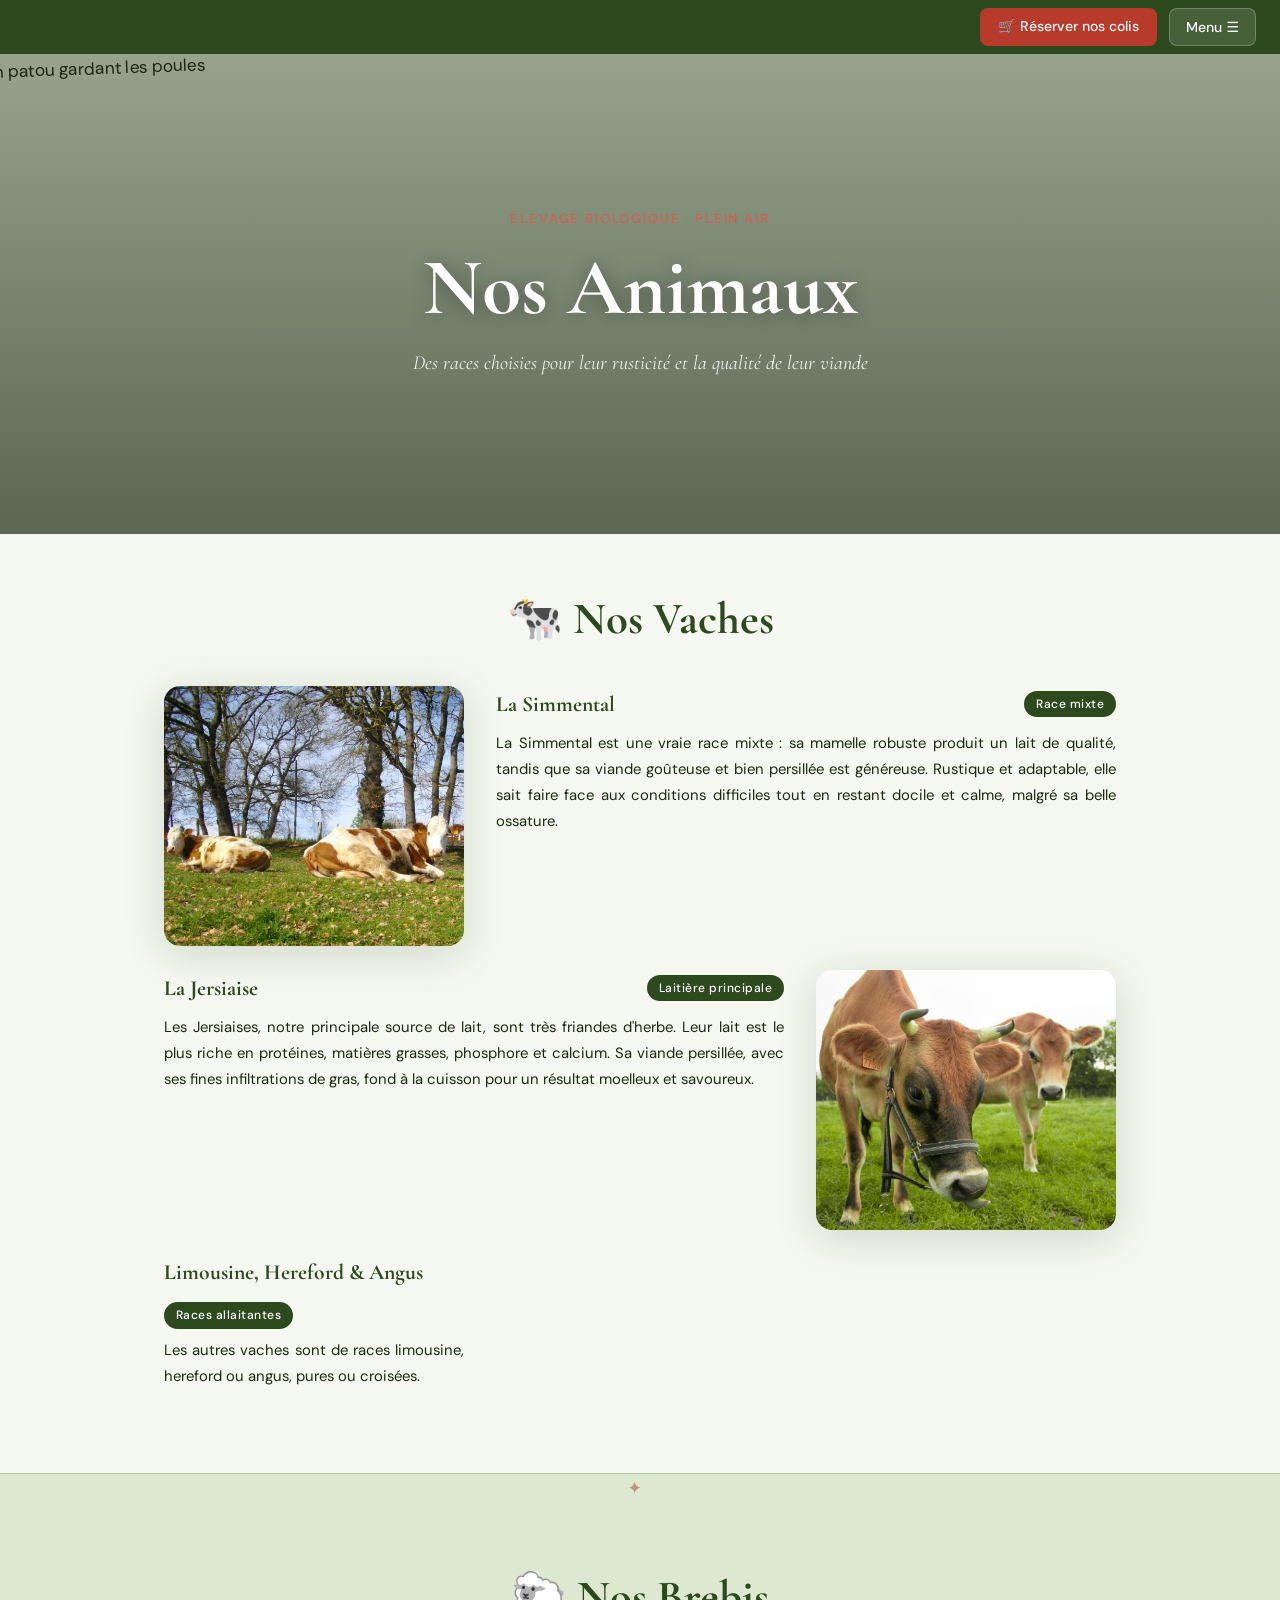
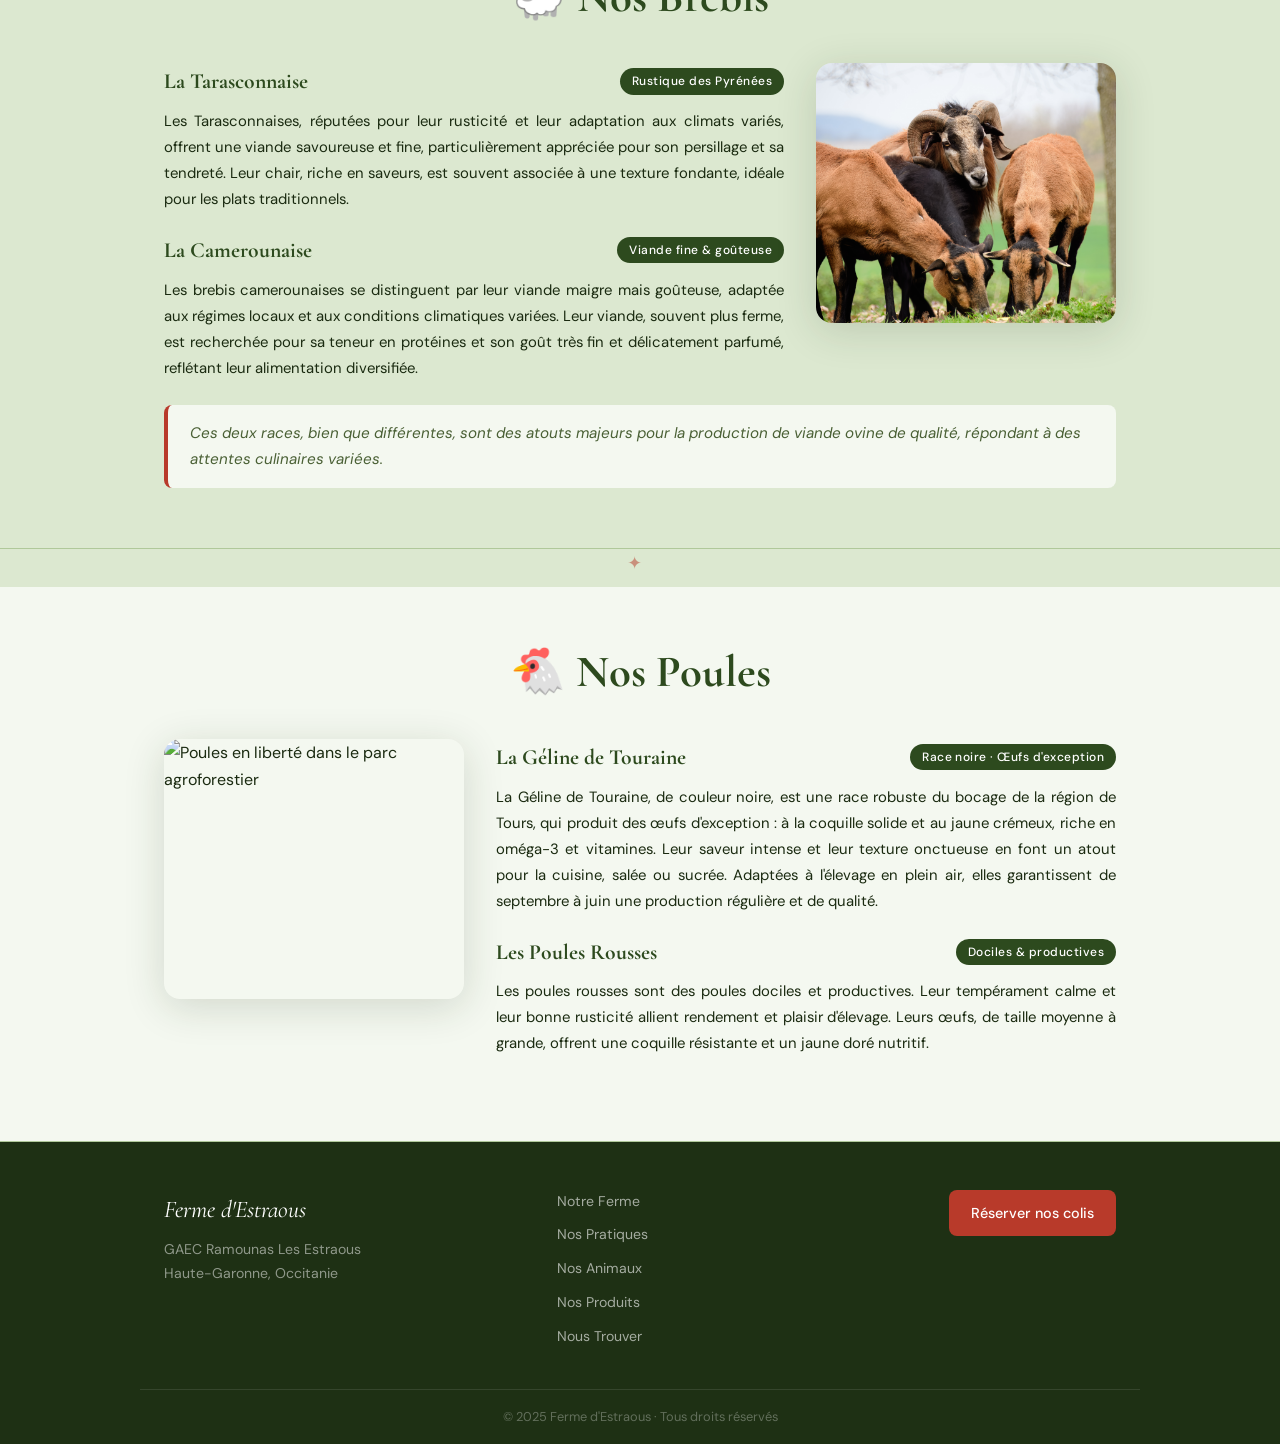
==== commit 877724d5: "Update animaux.html" ====
--- a/animaux.html
+++ b/animaux.html
@@ -49,19 +49,7 @@
                 <h2>🐄 Nos Vaches</h2>
             </div>
 
-            <div class="animal-bloc">
-                <img src="Photos/Vaches/Jersiaise-1.jpg" alt="Vaches Jersiaises de la Ferme d'Estraous" class="animal-photo">
-                <div class="animal-content">
-                    <div class="race-card-header">
-                        <h3>La Jersiaise</h3>
-                        <span class="race-tag">Laitière principale</span>
-                    </div>
-                    <p>Les Jersiaises, notre principale source de lait, sont très friandes d'herbe. Leur lait est le plus riche, particulièrement en protéines, matières grasses, phosphore et calcium. De plus, ses molécules de matières grasses sont plus petites et plus digestes par rapport aux autres races bovines.</p>
-                    <p>Sa viande est de qualité persillée, c'est-à-dire qu'elle contient de fines infiltrations naturelles de gras à l'intérieur du muscle de la viande. Ce gras fond à la cuisson apportant moelleux, saveur et évite que la viande ne soit sèche.</p>
-                </div>
-            </div>
-
-            <div class="animal-bloc animal-bloc--reverse" style="margin-top: 24px;">
+            <div class="animal-bloc animal-bloc--cadre">
                 <img src="Photos/Vaches/simmental.JPG" alt="Vaches Simmental de la Ferme d'Estraous" class="animal-photo">
                 <div class="animal-content">
                     <div class="race-card-header">
@@ -72,8 +60,19 @@
                 </div>
             </div>
 
-            <div class="race-grid" style="margin-top: 24px;">
-                <div class="race-card">
+            <div class="animal-bloc animal-bloc--reverse animal-bloc--cadre" style="margin-top: 16px;">
+                <img src="Photos/Vaches/Jersiaise-1.jpg" alt="Vaches Jersiaises de la Ferme d'Estraous" class="animal-photo">
+                <div class="animal-content">
+                    <div class="race-card-header">
+                        <h3>La Jersiaise</h3>
+                        <span class="race-tag">Laitière principale</span>
+                    </div>
+                    <p>Les Jersiaises, notre principale source de lait, sont très friandes d'herbe. Leur lait est le plus riche en protéines, matières grasses, phosphore et calcium. Sa viande persillée, avec ses fines infiltrations de gras, fond à la cuisson pour un résultat moelleux et savoureux.</p>
+                </div>
+            </div>
+
+            <div class="animal-bloc animal-bloc--cadre" style="margin-top: 16px;">
+                <div class="animal-content">
                     <div class="race-card-header">
                         <h3>Limousine, Hereford & Angus</h3>
                         <span class="race-tag">Races allaitantes</span>
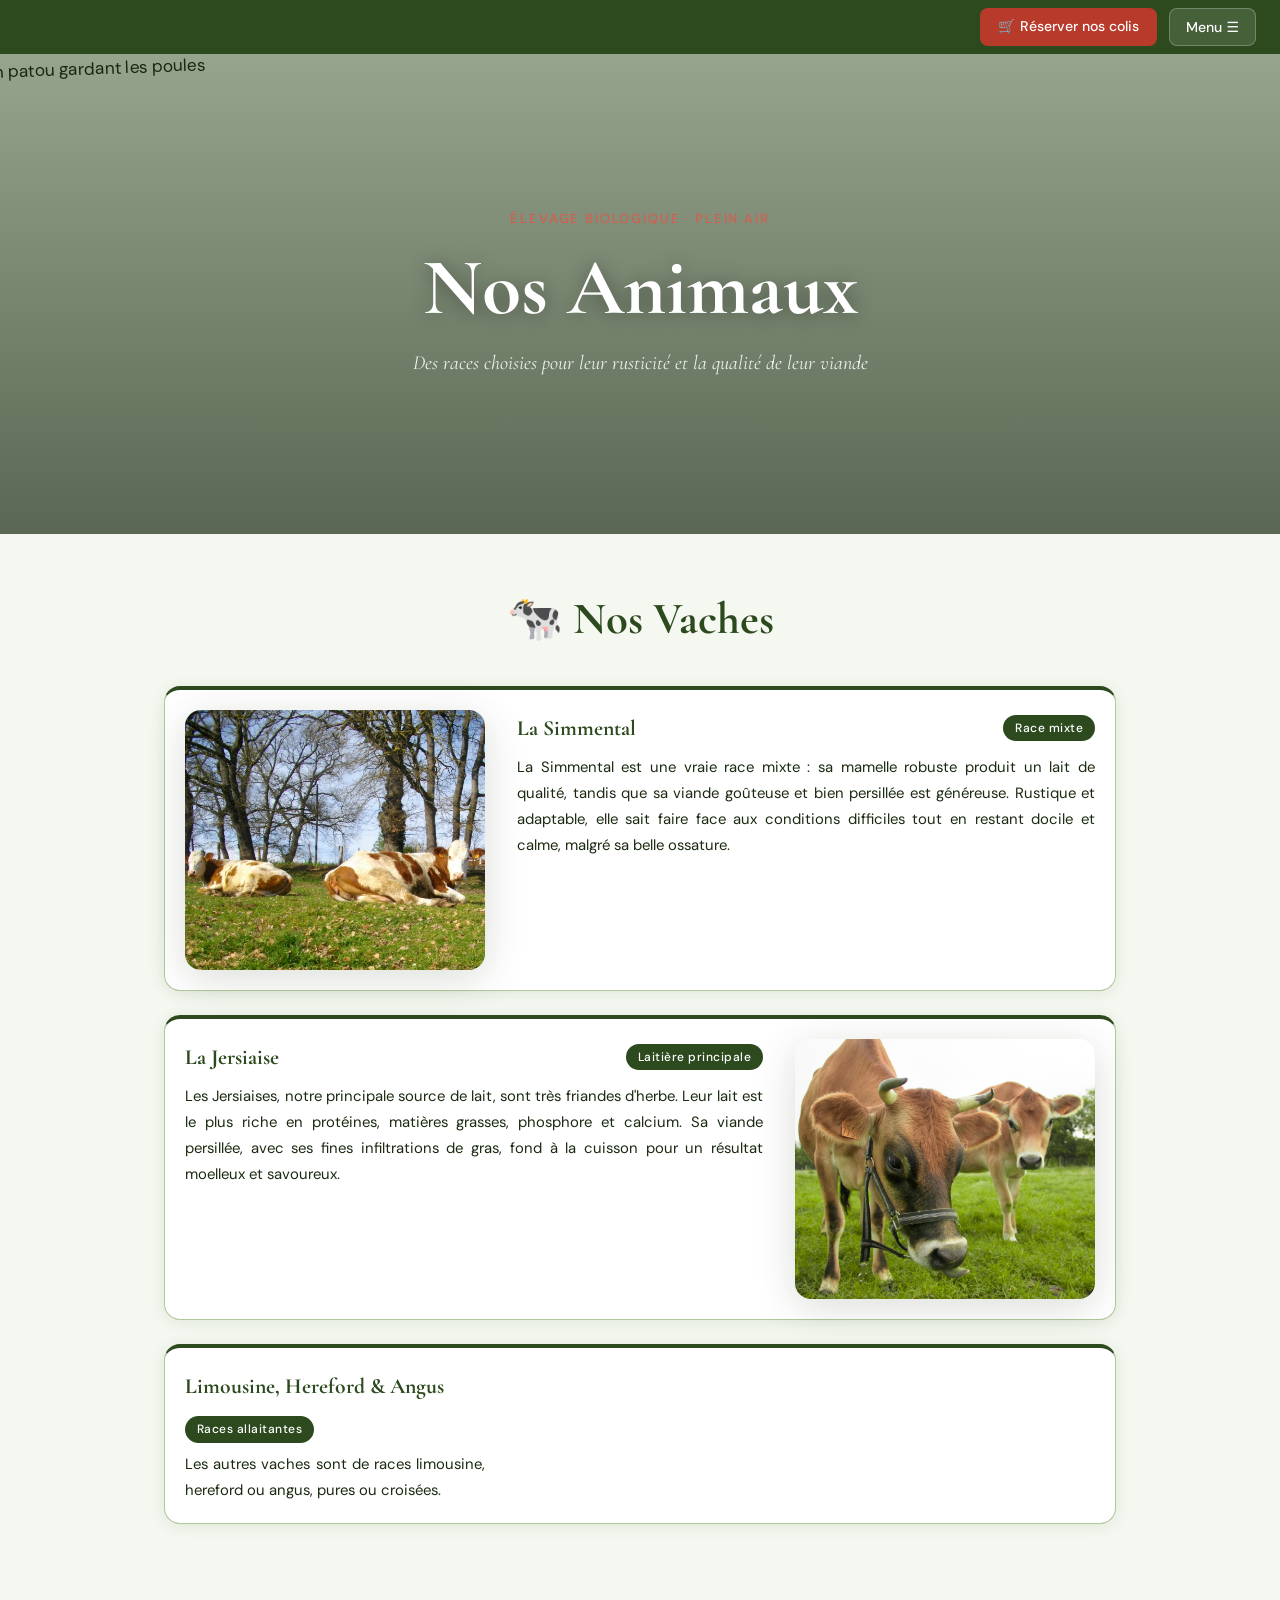
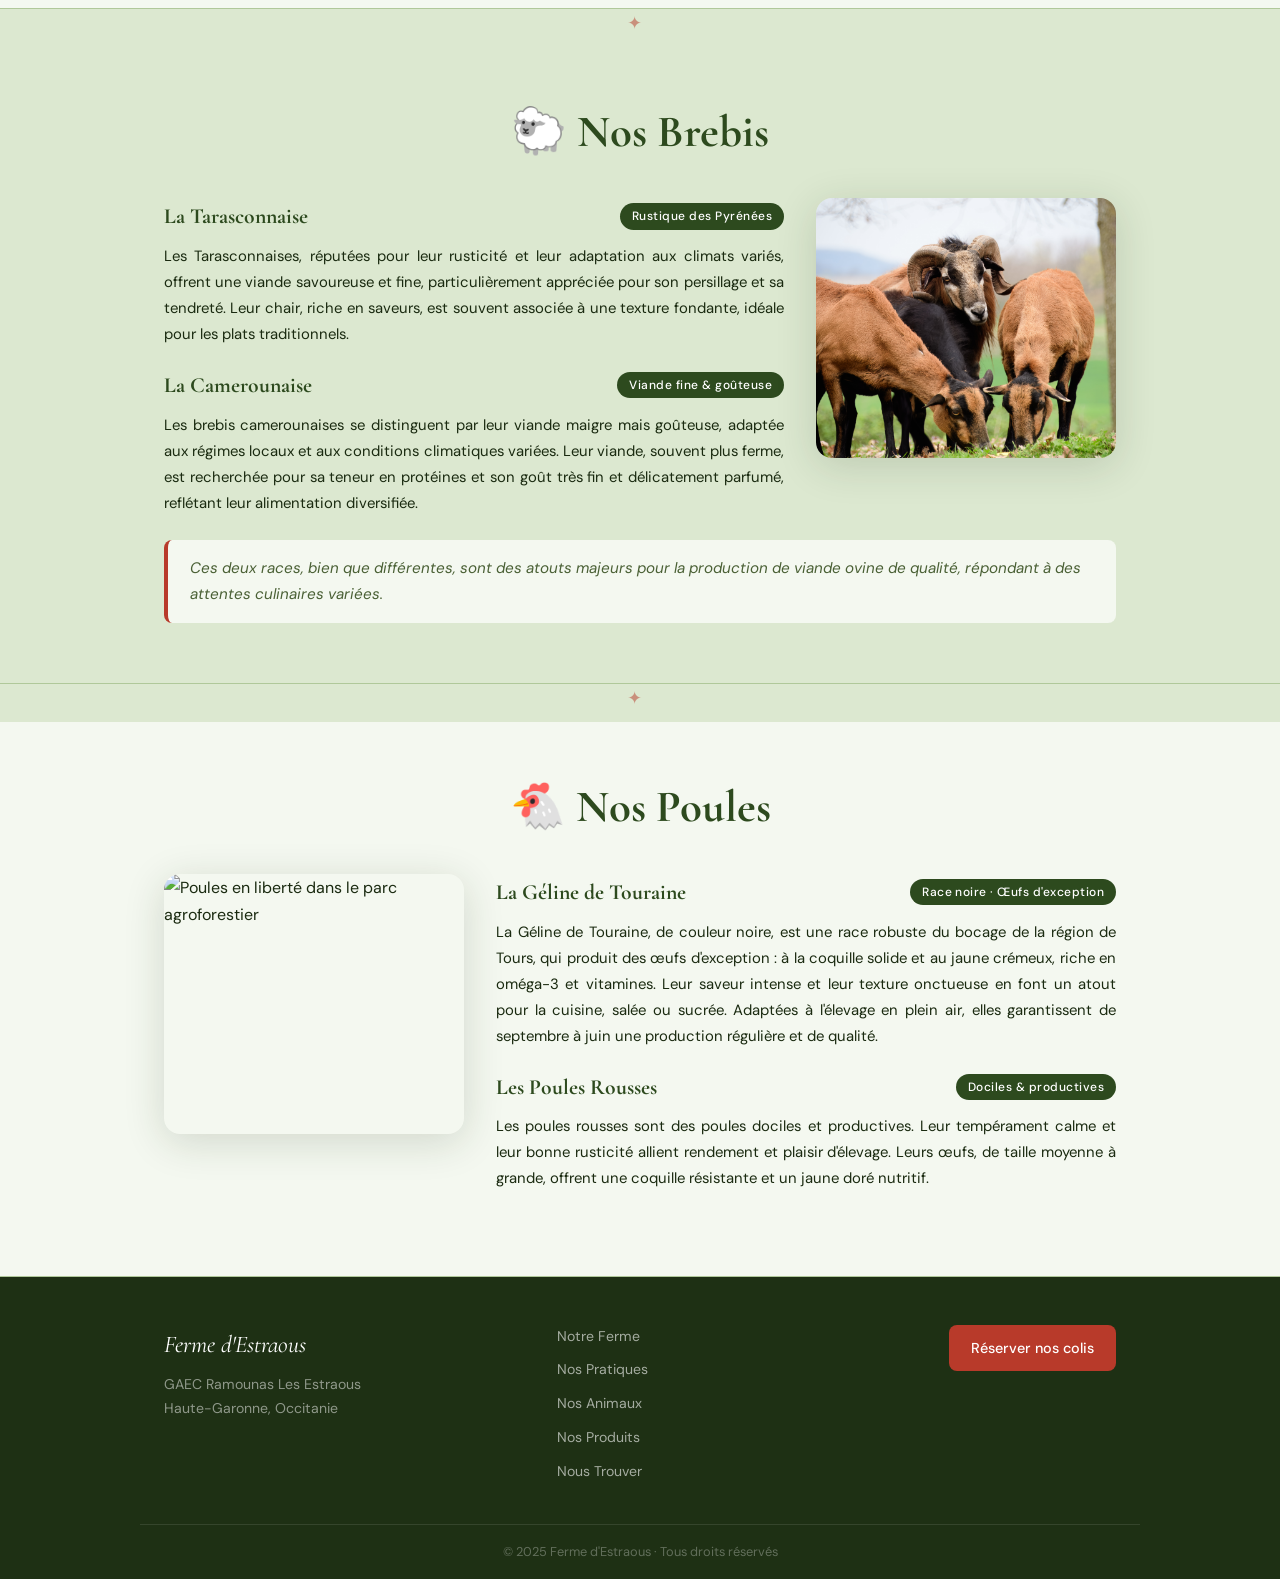
==== commit 690fb0e3: "Update animaux.html" ====
--- a/animaux.html
+++ b/animaux.html
@@ -71,7 +71,7 @@
                 </div>
             </div>
 
-            <div class="animal-bloc animal-bloc--cadre" style="margin-top: 16px;">
+            <div class="animal-bloc animal-bloc--cadre" style="margin-top: 16px; text-align: left;">
                 <div class="animal-content">
                     <div class="race-card-header">
                         <h3>Limousine, Hereford & Angus</h3>
--- a/style.css
+++ b/style.css
@@ -2149,3 +2149,13 @@
 @media (max-width: 768px) {
     .repartition-cards { grid-template-columns: repeat(2, 1fr); }
 }
+
+/* ── Animal bloc avec cadre (Option B) ── */
+.animal-bloc--cadre {
+    border: 1px solid var(--border);
+    border-top: 4px solid var(--primary);
+    border-radius: var(--radius-lg);
+    padding: 20px;
+    background: var(--white);
+    box-shadow: var(--shadow);
+}
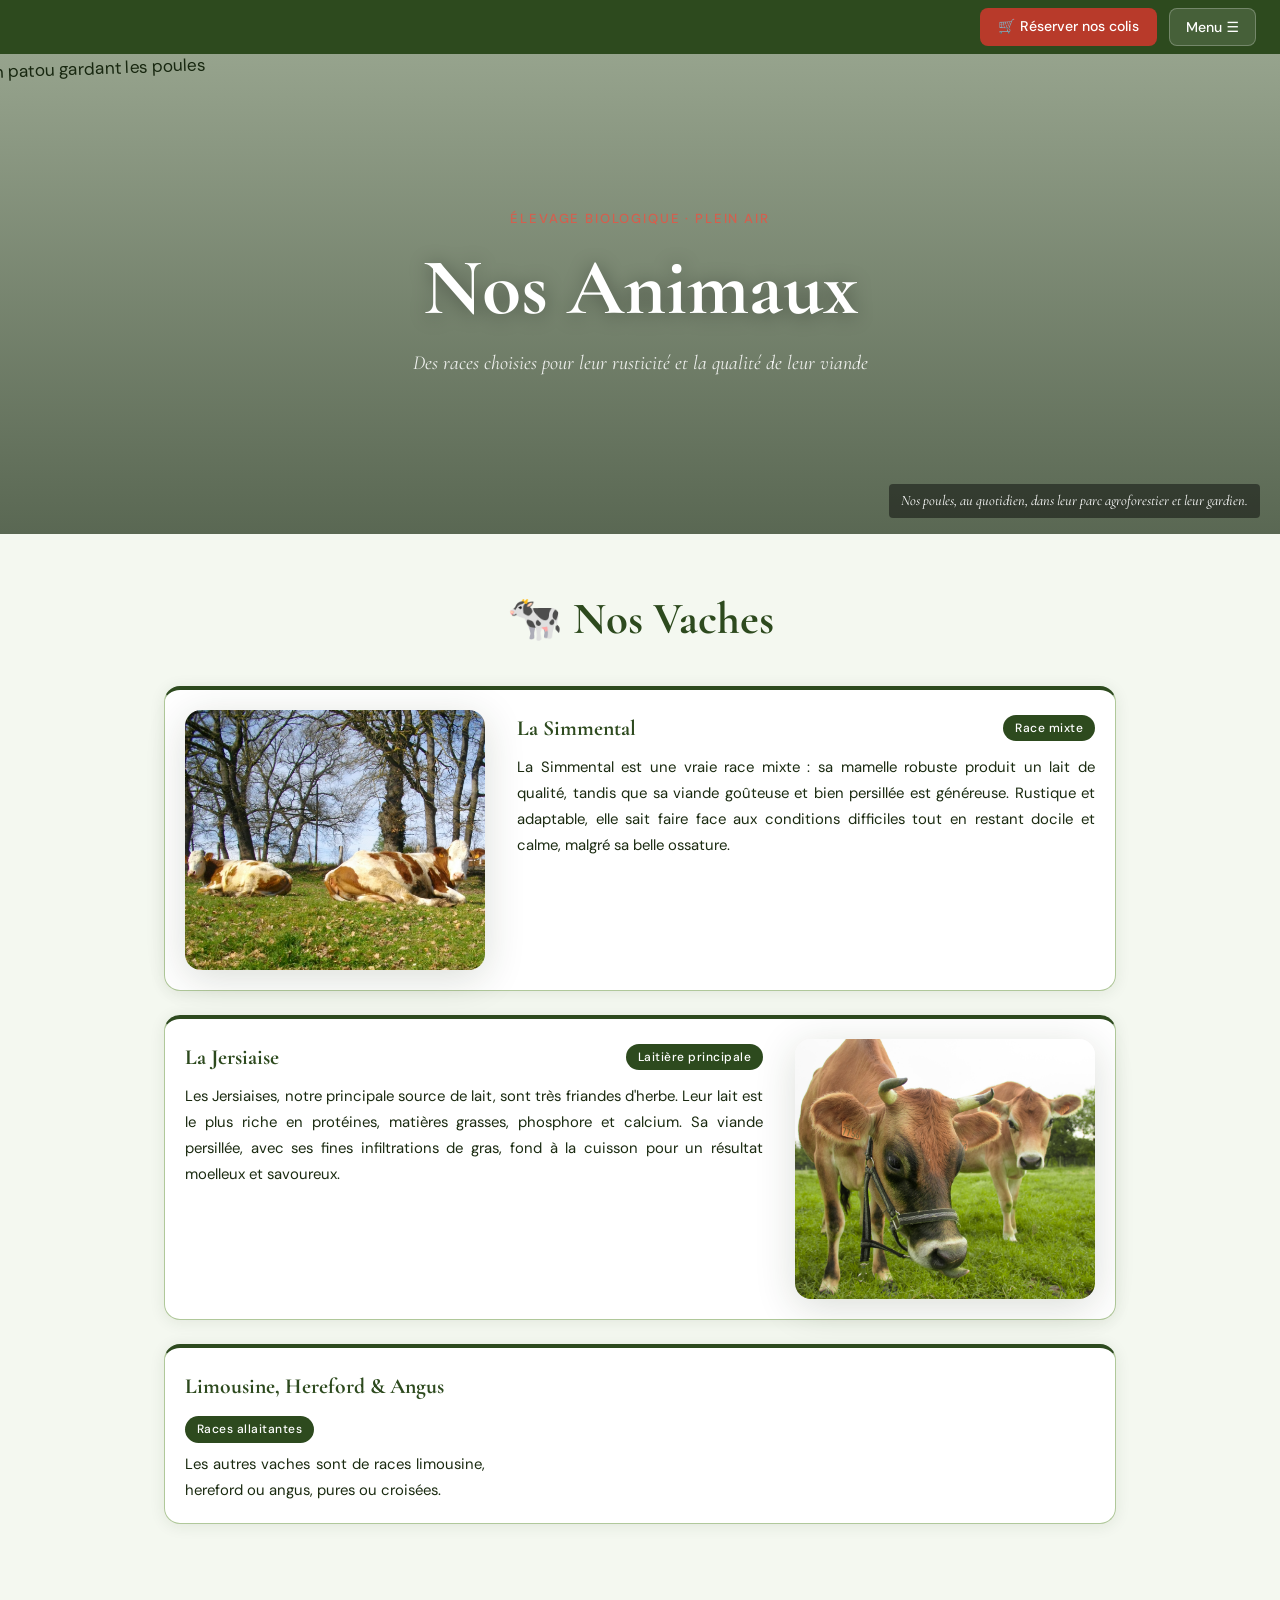
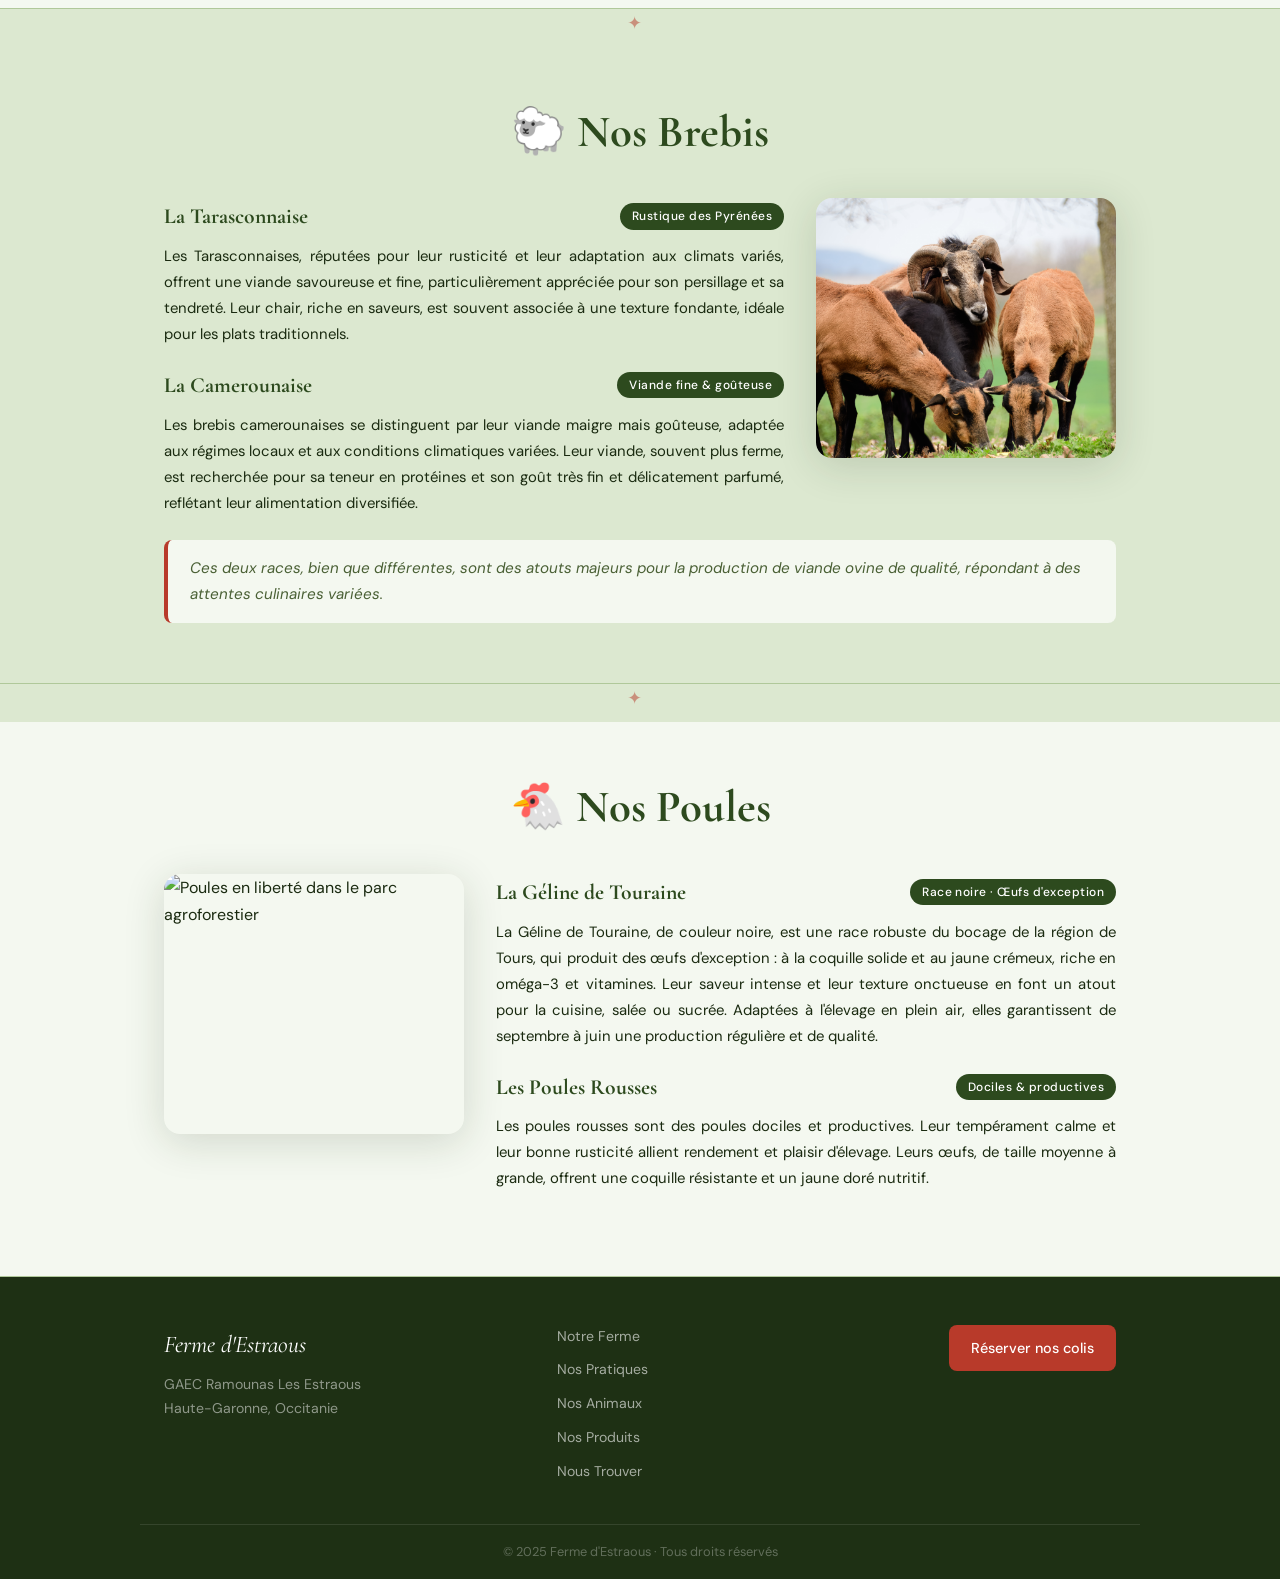
==== commit b5da013c: "Update animaux.html" ====
--- a/animaux.html
+++ b/animaux.html
@@ -38,6 +38,7 @@
             <h1>Nos Animaux</h1>
             <p class="banner-tagline">Des races choisies pour leur rusticité et la qualité de leur viande</p>
         </div>
+        <div class="photo-bandeau-caption">Nos poules, au quotidien, dans leur parc agroforestier et leur gardien.</div>
     </div>
 </header>
 
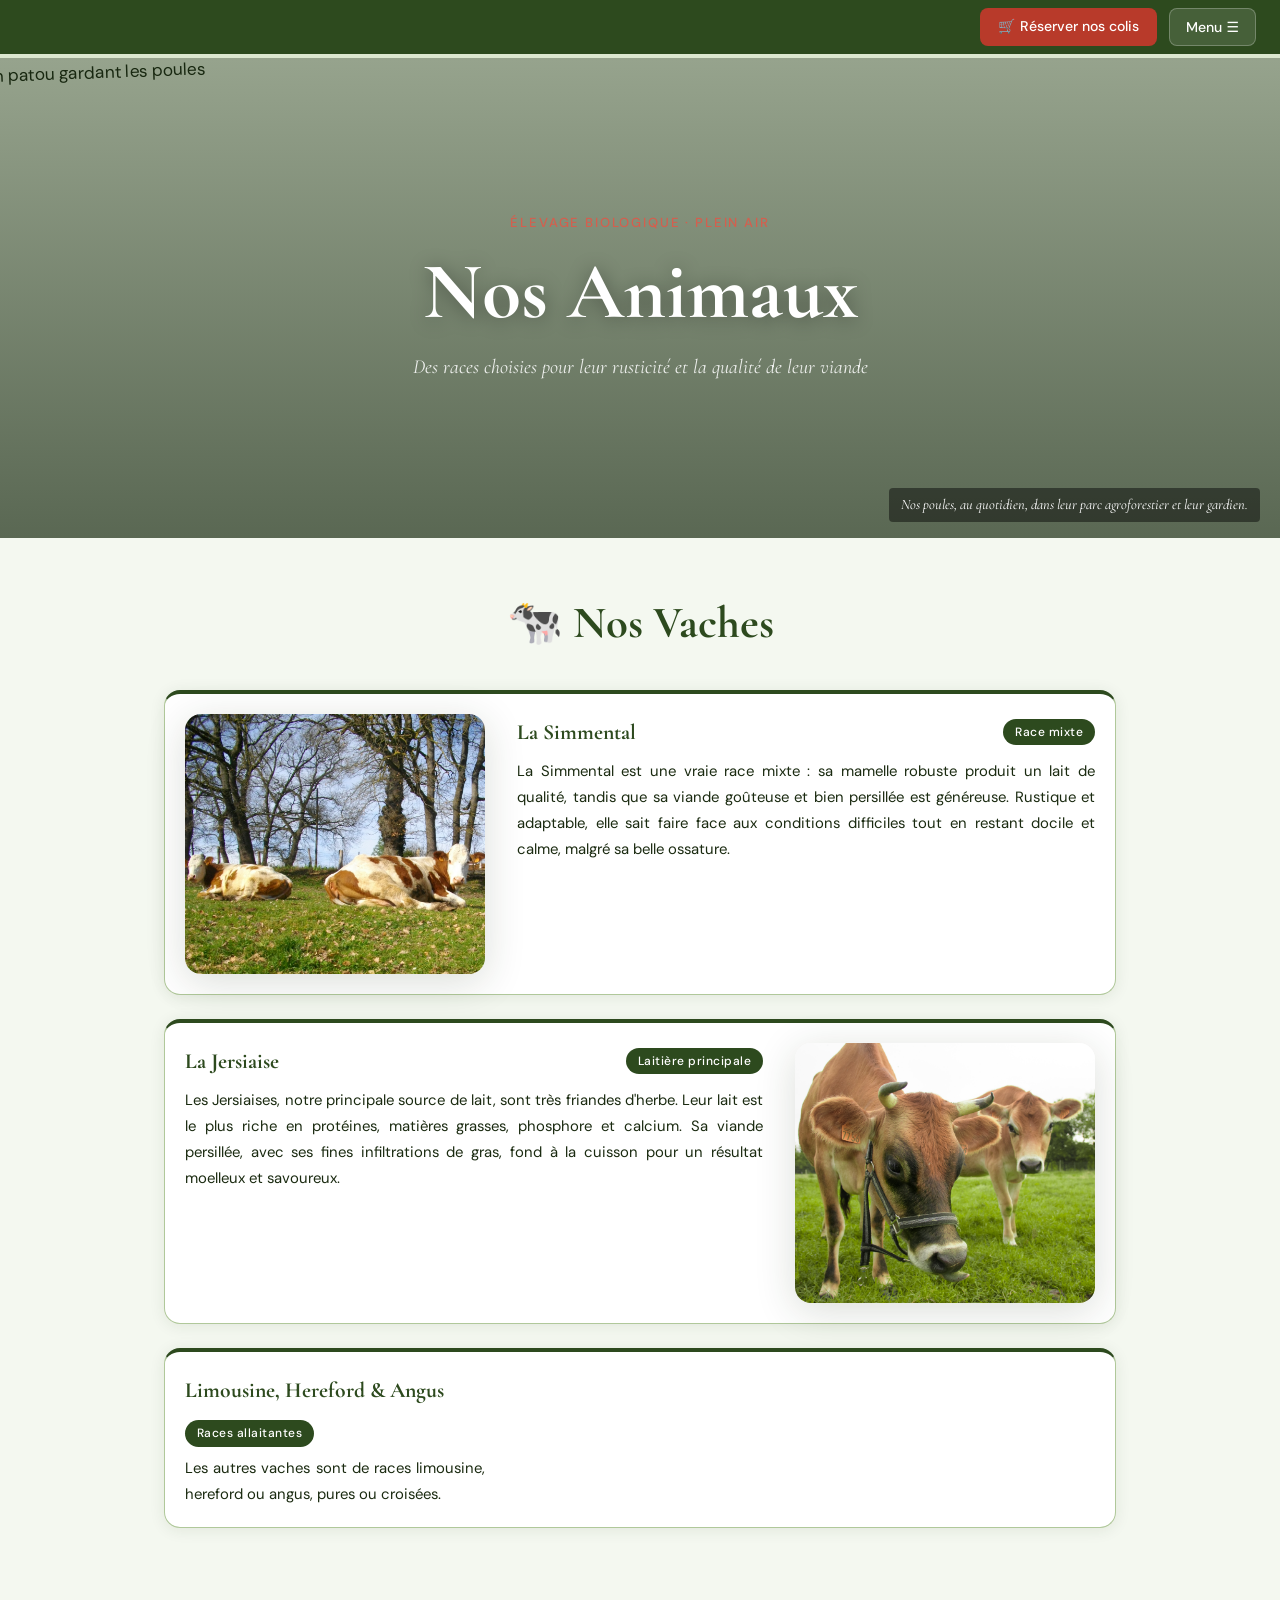
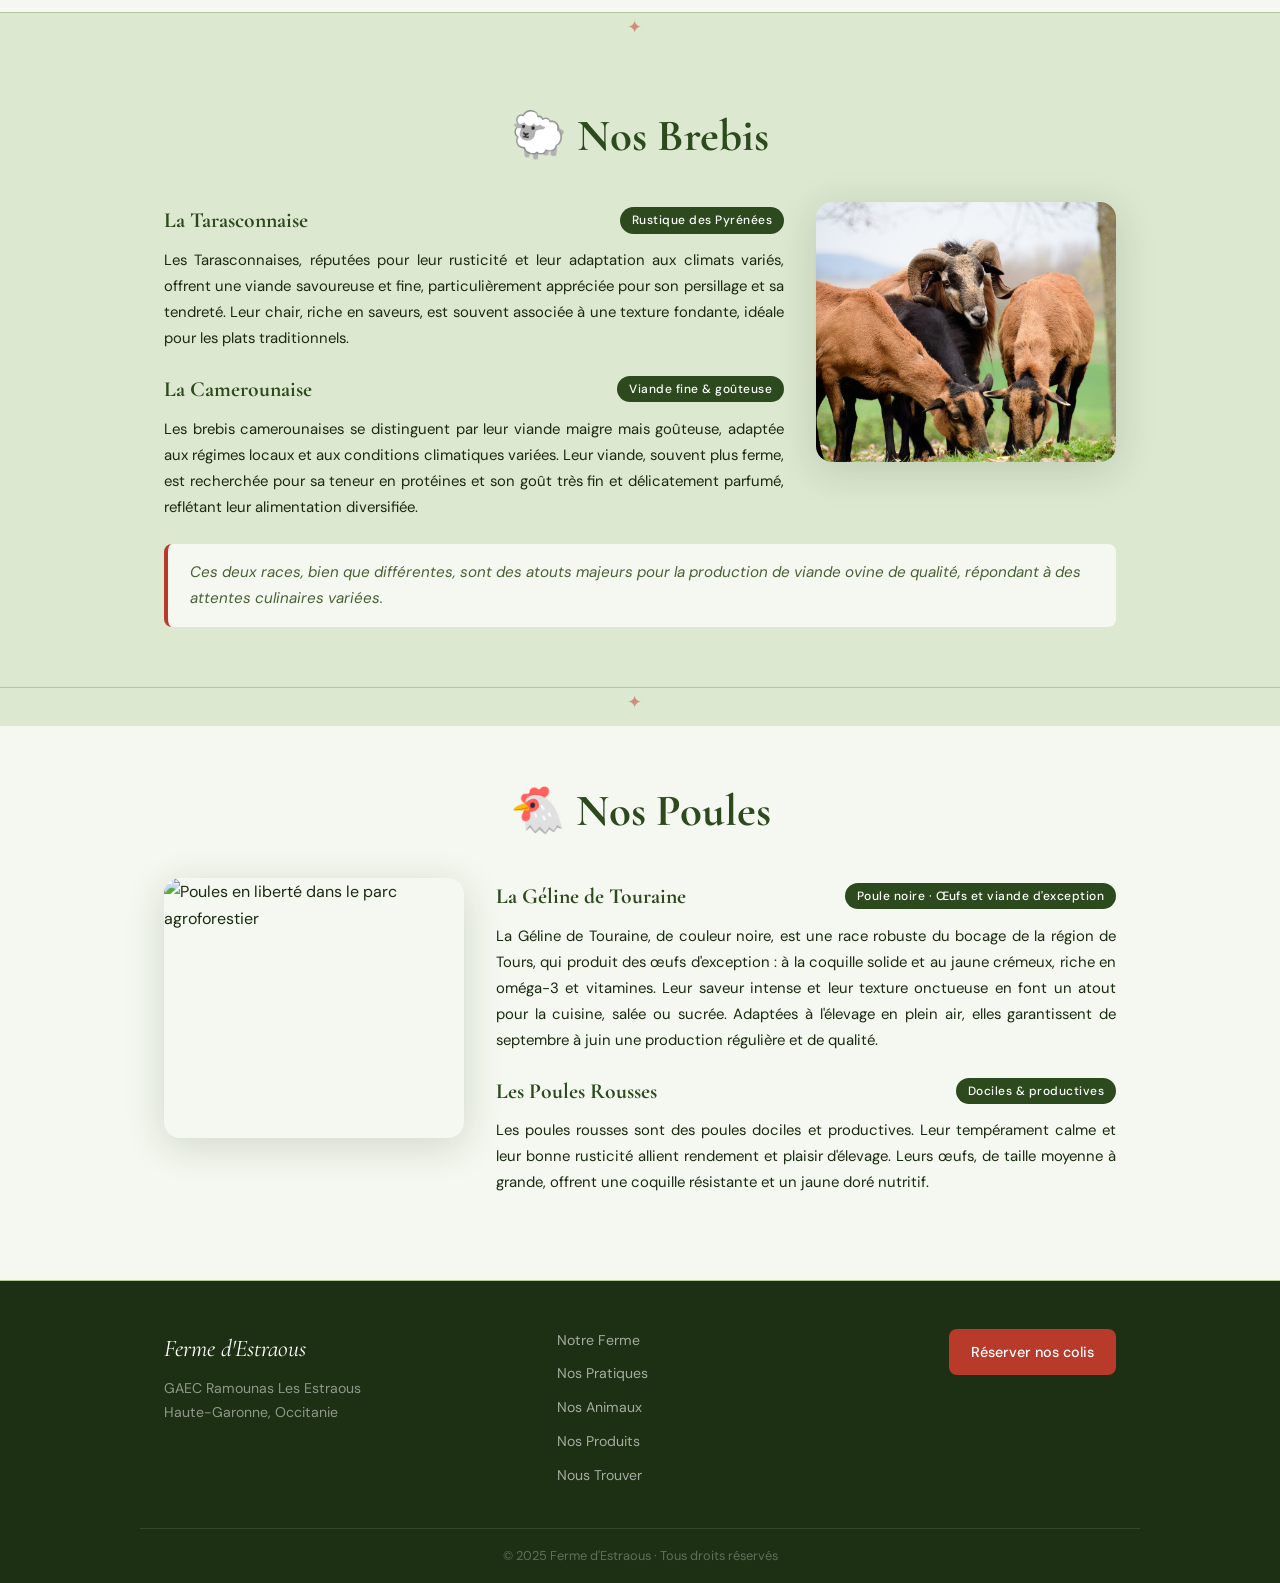
==== commit b65f09e5: "Update animaux.html" ====
--- a/animaux.html
+++ b/animaux.html
@@ -127,7 +127,7 @@
                 <div class="animal-content">
                     <div class="race-card-header">
                         <h3>La Géline de Touraine</h3>
-                        <span class="race-tag">Race noire · Œufs d'exception</span>
+                        <span class="race-tag">Poule noire · Œufs et viande d'exception</span>
                     </div>
                     <p>La Géline de Touraine, de couleur noire, est une race robuste du bocage de la région de Tours, qui produit des œufs d'exception : à la coquille solide et au jaune crémeux, riche en oméga-3 et vitamines. Leur saveur intense et leur texture onctueuse en font un atout pour la cuisine, salée ou sucrée. Adaptées à l'élevage en plein air, elles garantissent de septembre à juin une production régulière et de qualité.</p>
                     <div class="race-card-header" style="margin-top: 20px;">
--- a/style.css
+++ b/style.css
@@ -34,7 +34,7 @@
     padding: 0;
 }
 
-html { scroll-behavior: smooth; }
+html { scroll-behavior: smooth; overflow-x: hidden; }
 
 body {
     font-family: var(--font-body);
@@ -42,6 +42,7 @@
     color: var(--text);
     line-height: 1.7;
     font-size: 1rem;
+    overflow-x: hidden;
 }
 
 img { display: block; max-width: 100%; }
@@ -67,7 +68,7 @@
     position: relative;
     height: 480px;
     overflow: hidden;
-    margin-top: 54px;
+    margin-top: 62px;
 }
 .top-bar {
     position: fixed;
@@ -809,6 +810,15 @@
 
     .top-left { display: none; }
 
+    .top-bar {
+        justify-content: center;
+        gap: 12px;
+    }
+
+    .top-right {
+        justify-content: center;
+    }
+
     .banner {
         height: 360px;
     }
@@ -2158,4 +2168,2174 @@
     padding: 20px;
     background: var(--white);
     box-shadow: var(--shadow);
-}
+}/* ═══════════════════════════════════════════════════════════
+   FERME D'ESTRAOUS — style.css
+   Palette : vert forêt · crème · terre · or
+   Typo : Cormorant Garamond (titres) + DM Sans (corps)
+═══════════════════════════════════════════════════════════ */
+
+:root {
+    --primary:    #2d4a1e;   /* Vert foncé profond — titres affiche */
+    --primary-lt: #4a7035;   /* Vert moyen */
+    --accent:     #b83a2a;   /* Rouge terracotta — accent "VEAU" affiche */
+    --accent-lt:  #d45f4e;   /* Terracotta clair */
+    --bg:         #dce8d0;   /* Vert sauge adouci — fond affiche */
+    --bg-light:   #edf4e6;   /* Sauge très clair */
+    --bg-dark:    #1e3014;   /* Vert très foncé pour footer */
+    --text:       #1a2a10;   /* Quasi-noir verdâtre */
+    --text-light: #4a6035;   /* Vert moyen pour textes secondaires */
+    --white:      #ffffff;
+    --border:     #b0c89a;   /* Vert sauge bordure */
+    --card-bg:    #f4f8f0;   /* Blanc légèrement teinté vert — encadrés affiche */
+
+    --radius:     8px;
+    --radius-lg:  16px;
+    --shadow:     0 2px 16px rgba(29, 50, 18, 0.09);
+    --shadow-lg:  0 8px 40px rgba(29, 50, 18, 0.16);
+
+    --font-title: 'Cormorant Garamond', Georgia, serif;
+    --font-body:  'DM Sans', system-ui, sans-serif;
+}
+
+/* ── Reset & base ── */
+*, *::before, *::after {
+    box-sizing: border-box;
+    margin: 0;
+    padding: 0;
+}
+
+html { scroll-behavior: smooth; overflow-x: hidden; }
+
+body {
+    font-family: var(--font-body);
+    background-color: var(--bg);
+    color: var(--text);
+    line-height: 1.7;
+    font-size: 1rem;
+    overflow-x: hidden;
+}
+
+img { display: block; max-width: 100%; }
+
+a { color: inherit; }
+
+.container {
+    max-width: 1000px;
+    margin: 0 auto;
+    padding: 0 24px;
+}
+
+/* ════════════════════════════════════════
+   HEADER & NAVIGATION
+════════════════════════════════════════ */
+
+header {
+    position: relative;
+}
+
+/* ── Bannière ── */
+.banner {
+    position: relative;
+    height: 480px;
+    overflow: hidden;
+    margin-top: 58px;
+}
+.top-bar {
+    position: fixed;
+    top: 0;
+    left: 0;
+    right: 0;
+    z-index: 200;
+    padding: 8px 24px;
+    background-color: var(--primary);
+    display: flex;
+    justify-content: space-between;
+    align-items: center;
+}
+
+/* ── Barre du haut ── */
+
+.intro-paragraph {
+    text-align: justify;
+}
+
+.top-left .ferme-name-small {
+    font-family: var(--font-title);
+    color: rgba(255,255,255,0.7);
+    font-size: 0.95rem;
+    letter-spacing: 0.04em;
+    font-style: italic;
+}
+
+.top-right {
+    display: flex;
+    gap: 12px;
+    align-items: center;
+}
+
+.boutique-btn {
+    height: 38px;
+    padding: 0 18px;
+    background-color: var(--accent);
+    color: var(--white);
+    font-family: var(--font-body);
+    font-size: 0.88rem;
+    font-weight: 500;
+    text-decoration: none;
+    border-radius: var(--radius);
+    display: inline-flex;
+    align-items: center;
+    gap: 6px;
+    transition: background 0.2s, transform 0.15s;
+    white-space: nowrap;
+}
+
+.boutique-btn:hover {
+    background-color: var(--accent-lt);
+    transform: translateY(-1px);
+}
+
+.menu-container {
+    position: relative;
+}
+
+.menu-btn {
+    height: 38px;
+    padding: 0 16px;
+    background-color: rgba(255,255,255,0.12);
+    color: var(--white);
+    font-family: var(--font-body);
+    font-size: 0.88rem;
+    font-weight: 500;
+    border: 1px solid rgba(255,255,255,0.25);
+    border-radius: var(--radius);
+    cursor: pointer;
+    display: inline-flex;
+    align-items: center;
+    gap: 6px;
+    transition: background 0.2s;
+    white-space: nowrap;
+}
+
+.menu-btn:hover {
+    background-color: rgba(255,255,255,0.22);
+}
+
+/* ── Menu déroulant ── */
+.dropdown-menu {
+    display: none;
+    position: absolute;
+    right: 0;
+    top: calc(100% + 8px);
+    background-color: var(--white);
+    border-radius: var(--radius);
+    box-shadow: var(--shadow-lg);
+    padding: 8px 0;
+    z-index: 1000;
+    min-width: 210px;
+    border: 1px solid var(--border);
+    animation: fadeDown 0.18s ease;
+}
+
+@keyframes fadeDown {
+    from { opacity: 0; transform: translateY(-6px); }
+    to   { opacity: 1; transform: translateY(0); }
+}
+
+.dropdown-menu.active {
+    display: block;
+}
+
+.dropdown-menu ul {
+    list-style: none;
+}
+
+.dropdown-menu li a {
+    display: block;
+    padding: 10px 20px;
+    text-decoration: none;
+    color: var(--text);
+    font-family: var(--font-body);
+    font-size: 0.92rem;
+    font-weight: 400;
+    transition: background 0.15s, color 0.15s;
+    border-left: 3px solid transparent;
+}
+
+.dropdown-menu li a:hover,
+.dropdown-menu li a.active {
+    background-color: var(--bg);
+    color: var(--primary);
+    border-left-color: var(--accent);
+    font-weight: 500;
+}
+
+/* ── Bannière ── */
+.banner {
+    position: relative;
+    height: 480px;
+    overflow: hidden;
+}
+
+.banner img {
+    width: 100%;
+    height: 100%;
+    object-fit: cover;
+    object-position: center 40%;
+}
+
+.banner-overlay {
+    position: absolute;
+    inset: 0;
+    background: linear-gradient(
+        to bottom,
+        rgba(20, 35, 16, 0.35) 0%,
+        rgba(20, 35, 16, 0.65) 100%
+    );
+}
+
+.banner-content {
+    position: absolute;
+    inset: 0;
+    display: flex;
+    flex-direction: column;
+    align-items: center;
+    justify-content: center;
+    text-align: center;
+    color: var(--white);
+    padding: 24px;
+    gap: 12px;
+}
+
+.banner-eyebrow {
+    font-family: var(--font-body);
+    font-size: 0.82rem;
+    font-weight: 500;
+    letter-spacing: 0.14em;
+    text-transform: uppercase;
+    color: var(--accent-lt);
+    opacity: 0;
+    animation: fadeUp 0.7s ease 0.2s forwards;
+}
+
+.banner h1 {
+    font-family: var(--font-title);
+    font-size: clamp(2.8rem, 7vw, 5rem);
+    font-weight: 700;
+    line-height: 1.05;
+    text-shadow: 0 2px 20px rgba(0,0,0,0.4);
+    margin: 4px 0;
+    opacity: 0;
+    animation: fadeUp 0.8s ease 0.35s forwards;
+}
+
+.banner-tagline {
+    font-family: var(--font-title);
+    font-style: italic;
+    font-size: 1.25rem;
+    color: rgba(255,255,255,0.88);
+    opacity: 0;
+    animation: fadeUp 0.8s ease 0.5s forwards;
+}
+
+.banner-cta {
+    margin-top: 8px;
+    padding: 12px 28px;
+    background-color: var(--accent);
+    color: var(--white);
+    text-decoration: none;
+    border-radius: var(--radius);
+    font-weight: 500;
+    font-size: 0.95rem;
+    transition: background 0.2s, transform 0.2s;
+    opacity: 0;
+    animation: fadeUp 0.8s ease 0.65s forwards;
+}
+
+.banner-cta:hover {
+    background-color: var(--accent-lt);
+    transform: translateY(-2px);
+}
+
+@keyframes fadeUp {
+    from { opacity: 0; transform: translateY(16px); }
+    to   { opacity: 1; transform: translateY(0); }
+}
+
+/* ════════════════════════════════════════
+   SECTIONS COMMUNES
+════════════════════════════════════════ */
+
+section {
+    padding: 60px 0;
+}
+
+.section-header {
+    text-align: center;
+    margin-bottom: 40px;
+    opacity: 0;
+    transform: translateY(20px);
+    transition: opacity 0.6s ease, transform 0.6s ease;
+}
+
+.section-header.visible {
+    opacity: 1;
+    transform: translateY(0);
+}
+
+.section-header h2 {
+    font-family: var(--font-title);
+    font-size: clamp(2rem, 4vw, 2.8rem);
+    font-weight: 700;
+    color: var(--primary);
+    line-height: 1.15;
+}
+
+.section-subtitle {
+    font-family: var(--font-title);
+    font-style: italic;
+    color: var(--text-light);
+    font-size: 1.1rem;
+    margin-top: 6px;
+}
+
+.badge {
+    display: inline-block;
+    background: var(--primary);
+    color: var(--white);
+    padding: 5px 14px;
+    border-radius: 20px;
+    font-size: 0.8rem;
+    font-weight: 500;
+    letter-spacing: 0.04em;
+    margin-bottom: 16px;
+}
+
+/* ── Séparateur ── */
+.divider {
+    text-align: center;
+    color: var(--accent);
+    font-size: 1.1rem;
+    letter-spacing: 0.6em;
+    padding: 0 0 8px;
+    opacity: 0.5;
+}
+
+/* ════════════════════════════════════════
+   SECTION INTRO
+════════════════════════════════════════ */
+
+.section-intro {
+    background: var(--card-bg);
+    border-bottom: 1px solid var(--border);
+    padding: 50px 0;
+}
+
+.intro-grid {
+    display: grid;
+    grid-template-columns: 1fr auto;
+    gap: 40px;
+    align-items: center;
+}
+
+.intro-paragraph {
+    font-size: 1.08rem;
+    color: var(--text);
+    line-height: 1.8;
+    font-family: var(--font-body);
+    font-weight: 300;
+}
+
+.bio-logo {
+    width: 160px;
+    height: auto;
+    opacity: 0.9;
+}
+
+/* ════════════════════════════════════════
+   SECTION VALEURS
+════════════════════════════════════════ */
+
+.section-valeurs {
+    background: var(--bg);
+    padding: 50px 0;
+}
+
+.valeurs-grid {
+    display: grid;
+    grid-template-columns: repeat(3, 1fr);
+    gap: 24px;
+}
+
+.valeur-card {
+    background: var(--card-bg);
+    border: 1px solid var(--border);
+    border-bottom: 3px solid var(--accent);
+    border-radius: var(--radius-lg);
+    padding: 30px 24px;
+    text-align: center;
+    box-shadow: var(--shadow);
+    opacity: 0;
+    transform: translateY(24px);
+    transition: opacity 0.5s ease, transform 0.5s ease, box-shadow 0.2s;
+}
+
+.valeur-card.visible {
+    opacity: 1;
+    transform: translateY(0);
+}
+
+.valeur-card:nth-child(2) { transition-delay: 0.1s; }
+.valeur-card:nth-child(3) { transition-delay: 0.2s; }
+
+.valeur-card:hover {
+    box-shadow: var(--shadow-lg);
+    transform: translateY(-4px);
+}
+
+.valeur-icon {
+    font-size: 2.2rem;
+    margin-bottom: 12px;
+}
+
+.valeur-card h3 {
+    font-family: var(--font-title);
+    font-size: 1.3rem;
+    color: var(--primary);
+    margin-bottom: 8px;
+    font-weight: 600;
+}
+
+.valeur-card p {
+    font-size: 0.93rem;
+    color: var(--text-light);
+    line-height: 1.6;
+}
+
+/* ════════════════════════════════════════
+   SECTION PRODUITS
+════════════════════════════════════════ */
+
+.section-produits {
+    background: linear-gradient(160deg, #d4e4c4 0%, #eaf2e2 100%);
+    border-top: 1px solid var(--border);
+    border-bottom: 1px solid var(--border);
+}
+
+.produits-grid {
+    display: grid;
+    grid-template-columns: 1fr 1fr;
+    gap: 24px;
+    margin-bottom: 32px;
+}
+
+.produits-grid--single {
+    grid-template-columns: 1fr;
+    max-width: 520px;
+    margin-left: auto;
+    margin-right: auto;
+}
+
+.produit-card {
+    border-radius: var(--radius-lg);
+    overflow: hidden;
+    box-shadow: var(--shadow);
+    opacity: 0;
+    transform: translateY(20px);
+    transition: opacity 0.5s ease, transform 0.5s ease, box-shadow 0.2s;
+}
+
+.produit-card.visible {
+    opacity: 1;
+    transform: translateY(0);
+}
+
+.produit-card:nth-child(2) { transition-delay: 0.12s; }
+
+.produit-card:hover {
+    box-shadow: var(--shadow-lg);
+}
+
+.produit-card-inner {
+    padding: 28px 24px;
+    background: var(--card-bg);
+    border: 1px solid var(--border);
+    border-radius: var(--radius-lg);
+    height: 100%;
+}
+
+.produit-card.highlight .produit-card-inner {
+    background: var(--primary);
+    color: var(--white);
+    border-color: var(--primary);
+}
+
+.produit-card.highlight h3 {
+    color: var(--white);
+}
+
+.produit-card.highlight p {
+    color: rgba(255,255,255,0.85);
+}
+
+.produit-tag {
+    display: inline-block;
+    background: var(--accent);
+    color: var(--white);
+    font-size: 0.75rem;
+    font-weight: 600;
+    padding: 3px 10px;
+    border-radius: 20px;
+    text-transform: uppercase;
+    letter-spacing: 0.06em;
+    margin-bottom: 10px;
+}
+
+.produit-card h3 {
+    font-family: var(--font-title);
+    font-size: 1.35rem;
+    color: var(--primary);
+    margin-bottom: 10px;
+    font-weight: 600;
+}
+
+.produit-card p {
+    font-size: 0.95rem;
+    color: var(--text-light);
+    line-height: 1.65;
+}
+
+.btn-secondary {
+    display: inline-block;
+    margin-top: 14px;
+    color: var(--accent);
+    font-weight: 500;
+    font-size: 0.9rem;
+    text-decoration: none;
+    border-bottom: 1px solid var(--accent);
+    padding-bottom: 2px;
+    transition: color 0.2s;
+}
+
+.btn-secondary:hover {
+    color: var(--primary);
+    border-bottom-color: var(--primary);
+}
+
+.cta-container {
+    text-align: center;
+    margin-top: 8px;
+}
+
+/* ════════════════════════════════════════
+   SECTION MARCHÉS
+════════════════════════════════════════ */
+
+.section-marches {
+    background: var(--bg);
+}
+
+.marches-inner {
+    display: grid;
+    grid-template-columns: 1fr auto;
+    gap: 60px;
+    align-items: center;
+}
+
+.marches-text h2 {
+    font-family: var(--font-title);
+    font-size: clamp(1.8rem, 3.5vw, 2.5rem);
+    color: var(--primary);
+    margin-bottom: 6px;
+}
+
+.marches-list {
+    list-style: none;
+    margin: 24px 0;
+    display: flex;
+    flex-direction: column;
+    gap: 14px;
+}
+
+.marches-list li {
+    display: flex;
+    align-items: baseline;
+    gap: 14px;
+    padding-bottom: 14px;
+    border-bottom: 1px solid var(--border);
+}
+
+.marche-jour {
+    font-family: var(--font-title);
+    font-weight: 700;
+    font-size: 1.05rem;
+    color: var(--primary);
+    min-width: 120px;
+    flex-shrink: 0;
+}
+
+.marche-jour small {
+    font-family: var(--font-body);
+    font-weight: 400;
+    font-size: 0.75rem;
+    color: var(--text-light);
+    display: block;
+    margin-top: 2px;
+}
+
+.marche-lieu {
+    font-size: 0.97rem;
+    color: var(--text-light);
+}
+
+.marche-lieu em {
+    font-style: italic;
+    font-size: 0.88rem;
+}
+
+.marches-map {
+    width: 460px;
+    flex-shrink: 0;
+    border-radius: 12px;
+    overflow: hidden;
+    box-shadow: var(--shadow-lg);
+}
+
+/* ════════════════════════════════════════
+   BOUTONS GLOBAUX
+════════════════════════════════════════ */
+
+.btn {
+    display: inline-block;
+    background: var(--primary);
+    color: var(--white);
+    padding: 13px 28px;
+    text-decoration: none;
+    border-radius: var(--radius);
+    border: none;
+    cursor: pointer;
+    font-family: var(--font-body);
+    font-size: 0.95rem;
+    font-weight: 500;
+    transition: background 0.2s, transform 0.15s, box-shadow 0.2s;
+    box-shadow: 0 2px 8px rgba(42, 74, 34, 0.25);
+}
+
+.btn:hover {
+    background: var(--primary-lt);
+    transform: translateY(-2px);
+    box-shadow: 0 4px 16px rgba(42, 74, 34, 0.3);
+}
+
+.btn-outline {
+    display: inline-block;
+    color: var(--primary);
+    padding: 10px 22px;
+    text-decoration: none;
+    border-radius: var(--radius);
+    border: 2px solid var(--primary);
+    font-size: 0.92rem;
+    font-weight: 500;
+    transition: background 0.2s, color 0.2s;
+}
+
+.btn-outline:hover {
+    background: var(--primary);
+    color: var(--white);
+}
+
+/* ════════════════════════════════════════
+   SECTION CONTACT
+════════════════════════════════════════ */
+
+.section-contact {
+    background: var(--card-bg);
+    border-top: 1px solid var(--border);
+}
+
+.contact-form {
+    max-width: 640px;
+    margin: 0 auto;
+}
+
+.form-row {
+    display: grid;
+    grid-template-columns: 1fr 1fr;
+    gap: 16px;
+}
+
+.form-group {
+    display: flex;
+    flex-direction: column;
+    gap: 6px;
+    margin-bottom: 16px;
+}
+
+.form-group label {
+    font-size: 0.85rem;
+    font-weight: 500;
+    color: var(--text-light);
+    text-transform: uppercase;
+    letter-spacing: 0.06em;
+}
+
+input, textarea {
+    width: 100%;
+    padding: 11px 14px;
+    border: 1.5px solid var(--border);
+    border-radius: var(--radius);
+    background: var(--white);
+    color: var(--text);
+    font-family: var(--font-body);
+    font-size: 0.95rem;
+    transition: border-color 0.2s, box-shadow 0.2s;
+    box-sizing: border-box;
+}
+
+input:focus, textarea:focus {
+    outline: none;
+    border-color: var(--primary);
+    box-shadow: 0 0 0 3px rgba(42, 74, 34, 0.1);
+}
+
+textarea {
+    resize: vertical;
+    min-height: 130px;
+}
+
+/* ════════════════════════════════════════
+   FOOTER
+════════════════════════════════════════ */
+
+footer {
+    background: var(--bg-dark);
+    color: rgba(255,255,255,0.75);
+    padding: 48px 0 0;
+}
+
+.footer-inner {
+    display: grid;
+    grid-template-columns: 1fr 1fr auto;
+    gap: 40px;
+    align-items: start;
+    padding-bottom: 40px;
+    border-bottom: 1px solid rgba(255,255,255,0.1);
+}
+
+.footer-title {
+    font-family: var(--font-title);
+    font-size: 1.5rem;
+    color: var(--white);
+    font-style: italic;
+    display: block;
+    margin-bottom: 8px;
+}
+
+.footer-brand p {
+    font-size: 0.88rem;
+    line-height: 1.65;
+    color: rgba(255,255,255,0.5);
+}
+
+.footer-nav {
+    display: flex;
+    flex-direction: column;
+    gap: 10px;
+}
+
+.footer-nav a {
+    font-size: 0.88rem;
+    color: rgba(255,255,255,0.6);
+    text-decoration: none;
+    transition: color 0.2s;
+}
+
+.footer-nav a:hover {
+    color: var(--accent-lt);
+}
+
+.footer-boutique .btn {
+    background: var(--accent);
+    box-shadow: none;
+    font-size: 0.9rem;
+    padding: 11px 22px;
+}
+
+.footer-boutique .btn:hover {
+    background: var(--accent-lt);
+}
+
+.footer-bottom {
+    text-align: center;
+    padding: 16px;
+    font-size: 0.8rem;
+    color: rgba(255,255,255,0.3);
+}
+
+/* ════════════════════════════════════════
+   RESPONSIVE — MOBILE
+════════════════════════════════════════ */
+
+@media (max-width: 768px) {
+
+    .top-left { display: none; }
+
+    .top-bar {
+        justify-content: center;
+        gap: 12px;
+    }
+
+    .top-right {
+        justify-content: center;
+    }
+
+    .banner {
+        height: 360px;
+    }
+
+    .banner h1 {
+        font-size: 2.4rem;
+    }
+
+    .intro-grid {
+        grid-template-columns: 1fr;
+        text-align: center;
+    }
+
+    .intro-logo {
+        display: flex;
+        justify-content: center;
+    }
+
+    .valeurs-grid {
+        grid-template-columns: 1fr;
+        gap: 16px;
+    }
+
+    .produits-grid {
+        grid-template-columns: 1fr;
+    }
+
+    .marches-inner {
+        grid-template-columns: 1fr;
+        gap: 32px;
+    }
+
+    .deco-circle, .marches-map {
+        display: none;
+    }
+
+    .form-row {
+        grid-template-columns: 1fr;
+    }
+
+    .footer-inner {
+        grid-template-columns: 1fr;
+        gap: 28px;
+    }
+
+    .marche-jour {
+        min-width: 90px;
+    }
+}
+
+@media (max-width: 480px) {
+    .boutique-btn span { display: none; }
+
+    .banner {
+        height: 300px;
+    }
+
+    section { padding: 40px 0; }
+}
+
+/* ════════════════════════════════════════
+   PAGE NOTRE FERME — TIMELINE
+════════════════════════════════════════ */
+
+.section-histoire {
+    background: var(--card-bg);
+    border-bottom: 1px solid var(--border);
+}
+
+.timeline {
+    position: relative;
+    max-width: 700px;
+    margin: 0 auto;
+    padding: 10px 0;
+}
+
+.timeline::before {
+    content: '';
+    position: absolute;
+    left: 80px;
+    top: 0;
+    bottom: 0;
+    width: 2px;
+    background: linear-gradient(to bottom, var(--border), var(--accent), var(--border));
+}
+
+.timeline-item {
+    display: grid;
+    grid-template-columns: 80px 1fr;
+    gap: 28px;
+    margin-bottom: 32px;
+    align-items: start;
+    opacity: 0;
+    transform: translateX(-16px);
+    transition: opacity 0.5s ease, transform 0.5s ease;
+}
+
+.timeline-item.visible {
+    opacity: 1;
+    transform: translateX(0);
+}
+
+.timeline-item:nth-child(2) { transition-delay: 0.05s; }
+.timeline-item:nth-child(3) { transition-delay: 0.10s; }
+.timeline-item:nth-child(4) { transition-delay: 0.15s; }
+.timeline-item:nth-child(5) { transition-delay: 0.20s; }
+.timeline-item:nth-child(6) { transition-delay: 0.25s; }
+.timeline-item:nth-child(7) { transition-delay: 0.30s; }
+.timeline-item:nth-child(8) { transition-delay: 0.35s; }
+
+.timeline-date {
+    font-family: var(--font-title);
+    font-size: 1.3rem;
+    font-weight: 700;
+    color: var(--primary);
+    text-align: right;
+    padding-right: 20px;
+    padding-top: 2px;
+    position: relative;
+}
+
+.timeline-date::after {
+    content: '';
+    position: absolute;
+    right: -7px;
+    top: 8px;
+    width: 12px;
+    height: 12px;
+    background: var(--accent);
+    border-radius: 50%;
+    border: 2px solid var(--card-bg);
+}
+
+.timeline-content {
+    background: var(--white);
+    border: 1px solid var(--border);
+    border-left: 3px solid var(--border);
+    border-radius: var(--radius);
+    padding: 14px 18px;
+    font-size: 0.95rem;
+    line-height: 1.7;
+    color: var(--text);
+}
+
+.timeline-item--highlight .timeline-date {
+    color: var(--accent);
+}
+
+.timeline-item--highlight .timeline-date::after {
+    background: var(--primary);
+    width: 14px;
+    height: 14px;
+    right: -8px;
+}
+
+.timeline-item--highlight .timeline-content {
+    border-left-color: var(--primary);
+    background: #eef5e8;
+}
+
+/* ════════════════════════════════════════
+   PAGE NOTRE FERME — GÉOGRAPHIE
+════════════════════════════════════════ */
+
+.section-geo {
+    background: var(--bg);
+}
+
+.geo-grid {
+    display: grid;
+    grid-template-columns: repeat(3, 1fr);
+    gap: 24px;
+    margin-bottom: 32px;
+}
+
+.geo-card {
+    background: var(--card-bg);
+    border: 1px solid var(--border);
+    border-top: 4px solid var(--primary);
+    border-radius: var(--radius-lg);
+    padding: 28px 22px;
+    text-align: center;
+    box-shadow: var(--shadow);
+    opacity: 0;
+    transform: translateY(20px);
+    transition: opacity 0.5s ease, transform 0.5s ease, box-shadow 0.2s;
+}
+
+.geo-card.visible {
+    opacity: 1;
+    transform: translateY(0);
+}
+
+.geo-card:nth-child(2) { transition-delay: 0.1s; }
+.geo-card:nth-child(3) { transition-delay: 0.2s; }
+
+.geo-card:hover {
+    box-shadow: var(--shadow-lg);
+    transform: translateY(-4px);
+}
+
+.geo-icon { font-size: 2rem; margin-bottom: 10px; }
+
+.geo-lieu {
+    font-family: var(--font-title);
+    font-size: 1.15rem;
+    font-weight: 700;
+    color: var(--primary);
+    margin-bottom: 4px;
+}
+
+.geo-surface {
+    display: inline-block;
+    background: var(--accent);
+    color: var(--white);
+    font-size: 0.85rem;
+    font-weight: 600;
+    padding: 3px 12px;
+    border-radius: 20px;
+    margin-bottom: 12px;
+}
+
+.geo-card p {
+    font-size: 0.92rem;
+    color: var(--text-light);
+    line-height: 1.6;
+}
+
+.geo-total {
+    text-align: center;
+    background: var(--primary);
+    color: var(--white);
+    border-radius: var(--radius);
+    padding: 16px 24px;
+    font-size: 1rem;
+    display: flex;
+    align-items: center;
+    justify-content: center;
+    gap: 10px;
+    max-width: 320px;
+    margin: 0 auto;
+}
+
+.geo-total strong {
+    font-family: var(--font-title);
+    font-size: 1.4rem;
+}
+
+@media (max-width: 768px) {
+    .timeline::before { left: 60px; }
+    .timeline-item { grid-template-columns: 60px 1fr; gap: 16px; }
+    .timeline-date { font-size: 1.1rem; }
+    .geo-grid { grid-template-columns: 1fr; }
+}
+
+/* ── Photo bandeau ── */
+.photo-bandeau {
+    position: relative;
+    height: 320px;
+    overflow: hidden;
+}
+
+.photo-bandeau img {
+    width: 100%;
+    height: 100%;
+    object-fit: cover;
+    object-position: center 60%;
+    filter: brightness(0.85);
+}
+
+.photo-bandeau-caption {
+    position: absolute;
+    bottom: 16px;
+    right: 20px;
+    background: rgba(0,0,0,0.45);
+    color: white;
+    font-family: var(--font-title);
+    font-style: italic;
+    font-size: 0.9rem;
+    padding: 5px 12px;
+    border-radius: 4px;
+}
+
+/* ── Photo dans carte geo ── */
+.geo-photo {
+    width: 100%;
+    height: 140px;
+    object-fit: cover;
+    border-radius: var(--radius);
+    margin-top: 14px;
+}
+
+@media (max-width: 768px) {
+    .photo-bandeau { height: 220px; }
+}
+
+/* ════════════════════════════════════════
+   PAGE NOS PRATIQUES AGRICOLES
+════════════════════════════════════════ */
+
+.section-pratiques {
+    background: var(--card-bg);
+    border-bottom: 1px solid var(--border);
+}
+
+.pratiques-intro {
+    max-width: 720px;
+    margin: 0 auto 40px;
+    text-align: center;
+    font-size: 1.05rem;
+    color: var(--text);
+    line-height: 1.8;
+    font-weight: 300;
+}
+
+.pratiques-grid {
+    display: grid;
+    grid-template-columns: repeat(3, 1fr);
+    gap: 24px;
+}
+
+.pratique-card {
+    background: var(--white);
+    border: 1px solid var(--border);
+    border-bottom: 3px solid var(--accent);
+    border-radius: var(--radius-lg);
+    padding: 28px 22px;
+    text-align: center;
+    box-shadow: var(--shadow);
+    opacity: 0;
+    transform: translateY(20px);
+    transition: opacity 0.5s ease, transform 0.5s ease, box-shadow 0.2s;
+}
+
+.pratique-card.visible {
+    opacity: 1;
+    transform: translateY(0);
+}
+
+.pratique-card:nth-child(2) { transition-delay: 0.1s; }
+.pratique-card:nth-child(3) { transition-delay: 0.2s; }
+
+.pratique-card:hover {
+    box-shadow: var(--shadow-lg);
+    transform: translateY(-4px);
+}
+
+.pratique-icon {
+    font-size: 2.2rem;
+    margin-bottom: 12px;
+}
+
+.pratique-card h3 {
+    font-family: var(--font-title);
+    font-size: 1.3rem;
+    color: var(--primary);
+    margin-bottom: 10px;
+    font-weight: 600;
+}
+
+.pratique-card p {
+    font-size: 0.93rem;
+    color: var(--text-light);
+    line-height: 1.7;
+}
+
+/* ── Bien-être animal ── */
+.section-bienetre {
+    background: var(--bg);
+}
+
+.bienetre-grid {
+    display: grid;
+    grid-template-columns: repeat(2, 1fr);
+    gap: 24px;
+}
+
+.bienetre-card {
+    background: var(--card-bg);
+    border: 1px solid var(--border);
+    border-left: 4px solid var(--primary);
+    border-radius: var(--radius-lg);
+    padding: 26px 24px;
+    box-shadow: var(--shadow);
+    opacity: 0;
+    transform: translateY(20px);
+    transition: opacity 0.5s ease, transform 0.5s ease;
+}
+
+.bienetre-card.visible {
+    opacity: 1;
+    transform: translateY(0);
+}
+
+.bienetre-card:nth-child(2) { transition-delay: 0.1s; }
+.bienetre-card:nth-child(3) { transition-delay: 0.15s; }
+.bienetre-card:nth-child(4) { transition-delay: 0.2s; }
+
+.bienetre-header {
+    display: flex;
+    align-items: center;
+    gap: 12px;
+    margin-bottom: 12px;
+}
+
+.bienetre-emoji {
+    font-size: 1.8rem;
+}
+
+.bienetre-card h3 {
+    font-family: var(--font-title);
+    font-size: 1.25rem;
+    color: var(--primary);
+    font-weight: 600;
+}
+
+.bienetre-card p {
+    font-size: 0.93rem;
+    color: var(--text-light);
+    line-height: 1.75;
+}
+
+/* ── Soins naturels ── */
+.section-soins {
+    background: var(--card-bg);
+    border-top: 1px solid var(--border);
+}
+
+.soins-inner {
+    display: grid;
+    grid-template-columns: 1fr 1fr;
+    gap: 48px;
+    align-items: start;
+}
+
+.soins-text p {
+    font-size: 0.97rem;
+    color: var(--text);
+    line-height: 1.8;
+    margin-bottom: 16px;
+    text-align: justify;
+}
+
+.soins-remedes {
+    background: var(--primary);
+    color: var(--white);
+    border-radius: var(--radius-lg);
+    padding: 28px;
+}
+
+.soins-remedes h3 {
+    font-family: var(--font-title);
+    font-size: 1.3rem;
+    margin-bottom: 18px;
+    color: var(--white);
+    font-style: italic;
+}
+
+.remedes-list {
+    list-style: none;
+    display: flex;
+    flex-direction: column;
+    gap: 6px;
+}
+
+.remedes-list li {
+    display: flex;
+    align-items: center;
+    gap: 10px;
+    font-size: 0.95rem;
+    color: rgba(255,255,255,0.9);
+    padding-bottom: 6px;
+    border-bottom: 1px solid rgba(255,255,255,0.15);
+}
+
+.remedes-list li:last-child {
+    border-bottom: none;
+    padding-bottom: 0;
+}
+
+.remedes-list li span {
+    font-size: 1.2rem;
+}
+
+@media (max-width: 768px) {
+    .pratiques-grid { grid-template-columns: 1fr; }
+    .bienetre-grid { grid-template-columns: 1fr; }
+    .soins-inner { grid-template-columns: 1fr; gap: 28px; }
+}
+
+/* ── Liste intro page d'accueil ── */
+.intro-list {
+    margin: 10px 0 0 20px;
+    display: flex;
+    flex-direction: column;
+    gap: 6px;
+}
+
+.intro-list li {
+    font-size: 0.97rem;
+    color: var(--text);
+    line-height: 1.6;
+}
+
+/* ════════════════════════════════════════
+   PAGE NOS ANIMAUX
+════════════════════════════════════════ */
+
+.section-animaux {
+    background: var(--card-bg);
+    border-bottom: 1px solid var(--border);
+}
+
+.section-animaux--alt {
+    background: var(--bg);
+}
+
+.race-grid {
+    display: grid;
+    grid-template-columns: repeat(2, 1fr);
+    gap: 24px;
+}
+
+.race-card {
+    background: var(--white);
+    border: 1px solid var(--border);
+    border-top: 4px solid var(--accent);
+    border-radius: var(--radius-lg);
+    padding: 26px 24px;
+    box-shadow: var(--shadow);
+    opacity: 0;
+    transform: translateY(20px);
+    transition: opacity 0.5s ease, transform 0.5s ease, box-shadow 0.2s;
+    display: flex;
+    flex-direction: column;
+    gap: 12px;
+}
+
+.race-card.visible {
+    opacity: 1;
+    transform: translateY(0);
+}
+
+.race-card:nth-child(2) { transition-delay: 0.1s; }
+.race-card:nth-child(3) { transition-delay: 0.2s; }
+
+.race-card:hover {
+    box-shadow: var(--shadow-lg);
+    transform: translateY(-3px);
+}
+
+.race-card--wide {
+    grid-column: 1 / -1;
+}
+
+.race-card-header {
+    display: flex;
+    align-items: center;
+    justify-content: space-between;
+    gap: 12px;
+    flex-wrap: wrap;
+    margin-bottom: 4px;
+}
+
+.race-card-header h3 {
+    font-family: var(--font-title);
+    font-size: 1.4rem;
+    color: var(--primary);
+    font-weight: 700;
+}
+
+.race-tag {
+    display: inline-block;
+    background: var(--primary);
+    color: var(--white);
+    font-size: 0.75rem;
+    font-weight: 500;
+    padding: 3px 12px;
+    border-radius: 20px;
+    letter-spacing: 0.04em;
+    white-space: nowrap;
+}
+
+.race-card p {
+    font-size: 0.94rem;
+    color: var(--text);
+    line-height: 1.75;
+    text-align: justify;
+}
+
+.race-note {
+    margin-top: 24px;
+    padding: 16px 22px;
+    background: var(--card-bg);
+    border-left: 4px solid var(--accent);
+    border-radius: var(--radius);
+    font-size: 0.95rem;
+    color: var(--text-light);
+    font-style: italic;
+    line-height: 1.7;
+}
+
+@media (max-width: 768px) {
+    .race-grid { grid-template-columns: 1fr; }
+    .race-card--wide { grid-column: 1; }
+    .race-card-header { flex-direction: column; align-items: flex-start; }
+}
+
+/* ── Photo dans carte animal ── */
+.race-photo {
+    width: 100%;
+    height: 220px;
+    object-fit: cover;
+    border-radius: var(--radius);
+    margin-bottom: 4px;
+}
+
+/* ── Bannière avec rotation pour redresser l'horizon ── */
+.banner-img-rotated {
+    width: 100%;
+    height: 100%;
+    object-fit: cover;
+    object-position: center;
+    transform: rotate(-2deg) scale(1.08);
+    transform-origin: center center;
+}
+
+/* ════════════════════════════════════════
+   PAGE NOS PRODUITS
+════════════════════════════════════════ */
+
+.section-produit {
+    background: var(--card-bg);
+    border-bottom: 1px solid var(--border);
+}
+
+.section-produit--alt {
+    background: var(--bg);
+}
+
+/* ── Bloc philosophie ── */
+.philosophie-block {
+    background: var(--white);
+    border: 1px solid var(--border);
+    border-left: 4px solid var(--accent);
+    border-radius: var(--radius-lg);
+    padding: 28px 32px;
+    margin-bottom: 40px;
+    opacity: 0;
+    transform: translateY(16px);
+    transition: opacity 0.6s ease, transform 0.6s ease;
+}
+
+.philosophie-block.visible {
+    opacity: 1;
+    transform: translateY(0);
+}
+
+.philosophie-block h3 {
+    font-family: var(--font-title);
+    font-size: 1.4rem;
+    color: var(--primary);
+    font-style: italic;
+    margin-bottom: 16px;
+    line-height: 1.4;
+}
+
+.philosophie-block p {
+    font-size: 0.96rem;
+    color: var(--text);
+    line-height: 1.8;
+    margin-bottom: 12px;
+    text-align: justify;
+}
+
+.philosophie-block p:last-child {
+    margin-bottom: 0;
+}
+
+/* ── Grille viande ── */
+.viande-grid {
+    display: grid;
+    grid-template-columns: 1fr 1fr;
+    gap: 24px;
+    margin-bottom: 36px;
+}
+
+.viande-section {
+    background: var(--white);
+    border: 1px solid var(--border);
+    border-top: 4px solid var(--primary);
+    border-radius: var(--radius-lg);
+    padding: 24px;
+    box-shadow: var(--shadow);
+    opacity: 0;
+    transform: translateY(16px);
+    transition: opacity 0.5s ease, transform 0.5s ease;
+}
+
+.viande-section.visible {
+    opacity: 1;
+    transform: translateY(0);
+}
+
+.viande-section:nth-child(2) { transition-delay: 0.1s; }
+
+.viande-titre {
+    font-family: var(--font-title);
+    font-size: 1.4rem;
+    color: var(--primary);
+    font-weight: 700;
+    margin-bottom: 16px;
+    padding-bottom: 10px;
+    border-bottom: 1px solid var(--border);
+}
+
+.viande-items {
+    display: flex;
+    flex-direction: column;
+    gap: 14px;
+}
+
+.viande-item {
+    padding-bottom: 14px;
+    border-bottom: 1px dashed var(--border);
+}
+
+.viande-item:last-child {
+    border-bottom: none;
+    padding-bottom: 0;
+}
+
+.viande-label {
+    display: block;
+    font-weight: 600;
+    font-size: 0.95rem;
+    color: var(--accent);
+    text-transform: uppercase;
+    letter-spacing: 0.05em;
+    margin-bottom: 4px;
+}
+
+.viande-item p {
+    font-size: 0.92rem;
+    color: var(--text-light);
+    line-height: 1.65;
+    text-align: justify;
+}
+
+/* ── Modalités de vente ── */
+.modalites-block {
+    background: linear-gradient(135deg, #eaf2e2 0%, #f4f8f0 100%);
+    border: 1px solid var(--border);
+    border-radius: var(--radius-lg);
+    padding: 28px 32px;
+    margin-bottom: 8px;
+}
+
+.modalites-block p {
+    font-size: 0.96rem;
+    color: var(--text);
+    line-height: 1.8;
+    margin-bottom: 14px;
+    text-align: justify;
+}
+
+.modalites-block p:last-of-type {
+    margin-bottom: 20px;
+}
+
+.modalites-cta {
+    text-align: center;
+}
+
+/* ── Section œufs ── */
+.oeufs-grid {
+    display: grid;
+    grid-template-columns: 1fr 1fr;
+    gap: 32px;
+    align-items: start;
+}
+
+.oeufs-text p {
+    font-size: 0.96rem;
+    color: var(--text);
+    line-height: 1.8;
+    margin-bottom: 14px;
+    text-align: justify;
+    opacity: 0;
+    transform: translateY(16px);
+    transition: opacity 0.5s ease, transform 0.5s ease;
+}
+
+.oeufs-text.visible p {
+    opacity: 1;
+    transform: translateY(0);
+}
+
+.saviez-vous {
+    background: var(--primary);
+    color: var(--white);
+    border-radius: var(--radius-lg);
+    padding: 28px;
+    opacity: 0;
+    transform: translateY(16px);
+    transition: opacity 0.5s ease 0.1s, transform 0.5s ease 0.1s;
+}
+
+.saviez-vous.visible {
+    opacity: 1;
+    transform: translateY(0);
+}
+
+.saviez-vous-header {
+    display: flex;
+    align-items: center;
+    gap: 10px;
+    margin-bottom: 16px;
+}
+
+.saviez-vous-header span {
+    font-size: 1.5rem;
+}
+
+.saviez-vous-header h3 {
+    font-family: var(--font-title);
+    font-size: 1.3rem;
+    color: var(--white);
+    font-style: italic;
+}
+
+.saviez-vous p {
+    font-size: 0.92rem;
+    color: rgba(255,255,255,0.88);
+    line-height: 1.75;
+    margin-bottom: 12px;
+    text-align: justify;
+}
+
+.saviez-vous p:last-child {
+    margin-bottom: 0;
+}
+
+@media (max-width: 768px) {
+    .viande-grid { grid-template-columns: 1fr; }
+    .oeufs-grid { grid-template-columns: 1fr; }
+    .philosophie-block, .modalites-block { padding: 20px; }
+}
+
+/* ── Layout photo + texte côte à côte (page animaux) ── */
+.animal-bloc {
+    display: grid;
+    grid-template-columns: 300px 1fr;
+    gap: 32px;
+    align-items: start;
+    margin-bottom: 24px;
+    opacity: 0;
+    transform: translateY(16px);
+    transition: opacity 0.5s ease, transform 0.5s ease;
+}
+
+.animal-bloc.visible {
+    opacity: 1;
+    transform: translateY(0);
+}
+
+.animal-bloc--reverse {
+    grid-template-columns: 1fr 300px;
+}
+
+.animal-bloc--reverse .animal-photo {
+    order: 2;
+}
+
+.animal-bloc--reverse .animal-content {
+    order: 1;
+}
+
+.animal-photo {
+    width: 100%;
+    height: 260px;
+    object-fit: cover;
+    object-position: center center;
+    border-radius: var(--radius-lg);
+    box-shadow: var(--shadow-lg);
+}
+
+.animal-photo--brebis {
+    object-position: center 40%;
+}
+
+.animal-content h3 {
+    font-family: var(--font-title);
+    font-size: 1.35rem;
+    color: var(--primary);
+    font-weight: 700;
+}
+
+.animal-content p {
+    font-size: 0.93rem;
+    color: var(--text);
+    line-height: 1.75;
+    margin-top: 8px;
+    text-align: justify;
+}
+
+@media (max-width: 768px) {
+    .animal-bloc,
+    .animal-bloc--reverse {
+        grid-template-columns: 1fr;
+    }
+    .animal-bloc--reverse .animal-photo,
+    .animal-bloc--reverse .animal-content {
+        order: unset;
+    }
+    .animal-photo {
+        height: 200px;
+    }
+}
+
+/* ════════════════════════════════════════
+   PAGE NOUS TROUVER
+════════════════════════════════════════ */
+
+.section-trouver {
+    background: var(--card-bg);
+    border-bottom: 1px solid var(--border);
+}
+
+.section-trouver--alt {
+    background: var(--bg);
+}
+
+.trouver-intro {
+    max-width: 720px;
+    margin: 0 auto 40px;
+    text-align: justify;
+    font-size: 1.02rem;
+    color: var(--text);
+    line-height: 1.8;
+}
+
+/* ── Cartes marchés ── */
+.marches-trouver {
+    display: flex;
+    flex-direction: column;
+    gap: 16px;
+    max-width: 700px;
+    margin: 0 auto;
+}
+
+.marche-trouver-card {
+    display: grid;
+    grid-template-columns: 120px 1fr;
+    align-items: center;
+    gap: 24px;
+    background: var(--white);
+    border: 1px solid var(--border);
+    border-radius: var(--radius-lg);
+    padding: 20px 24px;
+    box-shadow: var(--shadow);
+    opacity: 0;
+    transform: translateX(-16px);
+    transition: opacity 0.5s ease, transform 0.5s ease;
+}
+
+.marche-trouver-card.visible {
+    opacity: 1;
+    transform: translateX(0);
+}
+
+.marche-trouver-card:nth-child(2) { transition-delay: 0.1s; }
+.marche-trouver-card:nth-child(3) { transition-delay: 0.2s; }
+
+.marche-regulier {
+    border-left: 4px solid var(--primary);
+}
+
+.marche-occasionnel {
+    border-left: 4px solid var(--accent);
+}
+
+.marche-trouver-jour {
+    font-family: var(--font-title);
+    font-size: 1.4rem;
+    font-weight: 700;
+    color: var(--primary);
+    text-align: center;
+}
+
+.marche-occasionnel .marche-trouver-jour {
+    color: var(--accent);
+}
+
+.marche-trouver-info h3 {
+    font-family: var(--font-title);
+    font-size: 1.2rem;
+    color: var(--primary);
+    font-weight: 600;
+    margin-bottom: 4px;
+}
+
+.ou {
+    font-family: var(--font-body);
+    font-size: 0.85rem;
+    font-weight: 400;
+    color: var(--text-light);
+    font-style: italic;
+}
+
+.marche-frequence {
+    font-size: 0.82rem;
+    color: var(--text-light);
+    font-style: italic;
+}
+
+/* ── Étapes colis ── */
+.colis-grid {
+    display: grid;
+    grid-template-columns: repeat(3, 1fr);
+    gap: 24px;
+}
+
+.colis-etape {
+    background: var(--white);
+    border: 1px solid var(--border);
+    border-radius: var(--radius-lg);
+    padding: 28px 22px;
+    text-align: center;
+    box-shadow: var(--shadow);
+    opacity: 0;
+    transform: translateY(16px);
+    transition: opacity 0.5s ease, transform 0.5s ease;
+}
+
+.colis-etape.visible {
+    opacity: 1;
+    transform: translateY(0);
+}
+
+.colis-etape:nth-child(2) { transition-delay: 0.1s; }
+.colis-etape:nth-child(3) { transition-delay: 0.2s; }
+
+.colis-numero {
+    width: 48px;
+    height: 48px;
+    background: var(--accent);
+    color: var(--white);
+    font-family: var(--font-title);
+    font-size: 1.5rem;
+    font-weight: 700;
+    border-radius: 50%;
+    display: flex;
+    align-items: center;
+    justify-content: center;
+    margin: 0 auto 16px;
+}
+
+.colis-etape-content h3 {
+    font-family: var(--font-title);
+    font-size: 1.2rem;
+    color: var(--primary);
+    font-weight: 600;
+    margin-bottom: 10px;
+}
+
+.colis-etape-content p {
+    font-size: 0.92rem;
+    color: var(--text-light);
+    line-height: 1.7;
+    text-align: justify;
+}
+
+@media (max-width: 768px) {
+    .marche-trouver-card { grid-template-columns: 80px 1fr; gap: 16px; }
+    .colis-grid { grid-template-columns: 1fr; }
+}
+
+/* ── Titre marchés sur une ligne ── */
+.marches-titre {
+    font-family: var(--font-title);
+    font-size: 1.9rem;
+    color: var(--primary);
+    white-space: nowrap;
+    margin-bottom: 6px;
+}
+
+/* ── Photo bannière Notre Ferme ── */
+.banner-img-ferme {
+    width: 100%;
+    height: 100%;
+    object-fit: cover;
+    object-position: center 25%;
+    filter: brightness(1.15) contrast(1.05) saturate(1.1);
+}
+
+.banner-ferme {
+    height: 600px;
+}
+
+/* ── Layout photo + texte côte à côte (page produits) ── */
+.produit-animal-bloc {
+    display: flex;
+    flex-direction: row;
+    gap: 32px;
+    align-items: center;
+    margin-bottom: 24px;
+}
+
+.produit-animal-bloc--reverse {
+    flex-direction: row-reverse;
+}
+
+.produit-animal-photo {
+    width: 260px;
+    min-width: 260px;
+    height: 180px;
+    object-fit: cover;
+    border-radius: var(--radius-lg);
+    box-shadow: var(--shadow-lg);
+}
+
+/* ── Photo oeufs ── */
+.oeufs-photo {
+    width: 100%;
+    height: 200px;
+    object-fit: cover;
+    border-radius: var(--radius-lg);
+    box-shadow: var(--shadow);
+    margin-top: 20px;
+}
+
+@media (max-width: 768px) {
+    .produit-animal-bloc,
+    .produit-animal-bloc--reverse {
+        flex-direction: column;
+    }
+    .produit-animal-photo {
+        width: 100%;
+        min-width: unset;
+        height: 200px;
+    }
+}
+
+/* ── Grille viande 3 colonnes avec photo ── */
+.viande-grid-3 {
+    display: grid;
+    grid-template-columns: repeat(3, 1fr);
+    gap: 20px;
+    margin-bottom: 32px;
+}
+
+.viande-card-photo {
+    background: var(--white);
+    border: 1px solid var(--border);
+    border-top: 4px solid var(--primary);
+    border-radius: var(--radius-lg);
+    overflow: hidden;
+    box-shadow: var(--shadow);
+}
+
+.viande-card-img {
+    width: 100%;
+    height: 180px;
+    object-fit: cover;
+    display: block;
+}
+
+.viande-card-photo--noimg {
+    display: flex;
+    align-items: center;
+}
+
+.viande-card-body {
+    padding: 16px 20px;
+}
+
+.viande-card-body p {
+    font-size: 0.92rem;
+    color: var(--text-light);
+    line-height: 1.7;
+    margin-top: 8px;
+    text-align: justify;
+}
+
+/* ── Section oeufs nouvelle organisation ── */
+.oeufs-top {
+    display: flex;
+    gap: 32px;
+    align-items: flex-start;
+    margin-bottom: 24px;
+}
+
+.oeufs-top .oeufs-text {
+    flex: 1;
+}
+
+.oeufs-photo-side {
+    width: 280px;
+    min-width: 280px;
+    height: 220px;
+    object-fit: cover;
+    border-radius: var(--radius-lg);
+    box-shadow: var(--shadow-lg);
+}
+
+.saviez-vous--full {
+    width: 100%;
+    box-sizing: border-box;
+}
+
+.saviez-vous-cols {
+    display: grid;
+    grid-template-columns: 1fr 1fr;
+    gap: 24px;
+}
+
+@media (max-width: 768px) {
+    .viande-grid-3 { grid-template-columns: 1fr; }
+    .oeufs-top { flex-direction: column; }
+    .oeufs-photo-side { width: 100%; min-width: unset; }
+    .saviez-vous-cols { grid-template-columns: 1fr; }
+}
+
+/* ── Répartition des surfaces (ferme.html) ── */
+.repartition-block {
+    background: var(--white);
+    border: 1px solid var(--border);
+    border-radius: var(--radius-lg);
+    padding: 28px 32px;
+    margin-top: 32px;
+    box-shadow: var(--shadow);
+}
+
+.repartition-titre {
+    font-family: var(--font-title);
+    font-size: 1.3rem;
+    color: var(--primary);
+    font-weight: 600;
+    margin-bottom: 24px;
+    text-align: center;
+    font-style: italic;
+}
+
+.repartition-bars {
+    display: flex;
+    flex-direction: column;
+    gap: 18px;
+}
+
+.repartition-item {
+    display: flex;
+    flex-direction: column;
+    gap: 6px;
+}
+
+.repartition-label {
+    display: flex;
+    align-items: center;
+    gap: 8px;
+}
+
+.repartition-emoji {
+    font-size: 1.1rem;
+}
+
+.repartition-nom {
+    flex: 1;
+    font-size: 0.93rem;
+    font-weight: 500;
+    color: var(--text);
+}
+
+.repartition-pct {
+    font-family: var(--font-title);
+    font-size: 1rem;
+    font-weight: 700;
+    color: var(--primary);
+    min-width: 40px;
+    text-align: right;
+}
+
+.repartition-bar-bg {
+    width: 100%;
+    height: 10px;
+    background: var(--border);
+    border-radius: 999px;
+    overflow: hidden;
+}
+
+.repartition-bar {
+    height: 100%;
+    border-radius: 999px;
+    transition: width 1s ease;
+}
+
+.repartition-ha {
+    font-size: 0.8rem;
+    color: var(--text-light);
+    font-style: italic;
+}
+
+/* ── Répartition cartes colorées ── */
+.repartition-cards {
+    display: grid;
+    grid-template-columns: repeat(4, 1fr);
+    gap: 16px;
+}
+
+.repartition-card {
+    background: var(--rc-color);
+    border-radius: var(--radius-lg);
+    padding: 20px 16px;
+    text-align: center;
+    color: white;
+}
+
+.repartition-card-pct {
+    font-family: var(--font-title);
+    font-size: 2rem;
+    font-weight: 700;
+    line-height: 1;
+    margin-bottom: 8px;
+}
+
+.repartition-card-emoji {
+    font-size: 1.8rem;
+    margin-bottom: 8px;
+}
+
+.repartition-card-nom {
+    font-size: 0.85rem;
+    font-weight: 500;
+    line-height: 1.3;
+    opacity: 0.92;
+}
+
+@media (max-width: 768px) {
+    .repartition-cards { grid-template-columns: repeat(2, 1fr); }
+}
+
+/* ── Animal bloc avec cadre (Option B) ── */
+.animal-bloc--cadre {
+    border: 1px solid var(--border);
+    border-top: 4px solid var(--primary);
+    border-radius: var(--radius-lg);
+    padding: 20px;
+    background: var(--white);
+    box-shadow: var(--shadow);
+}
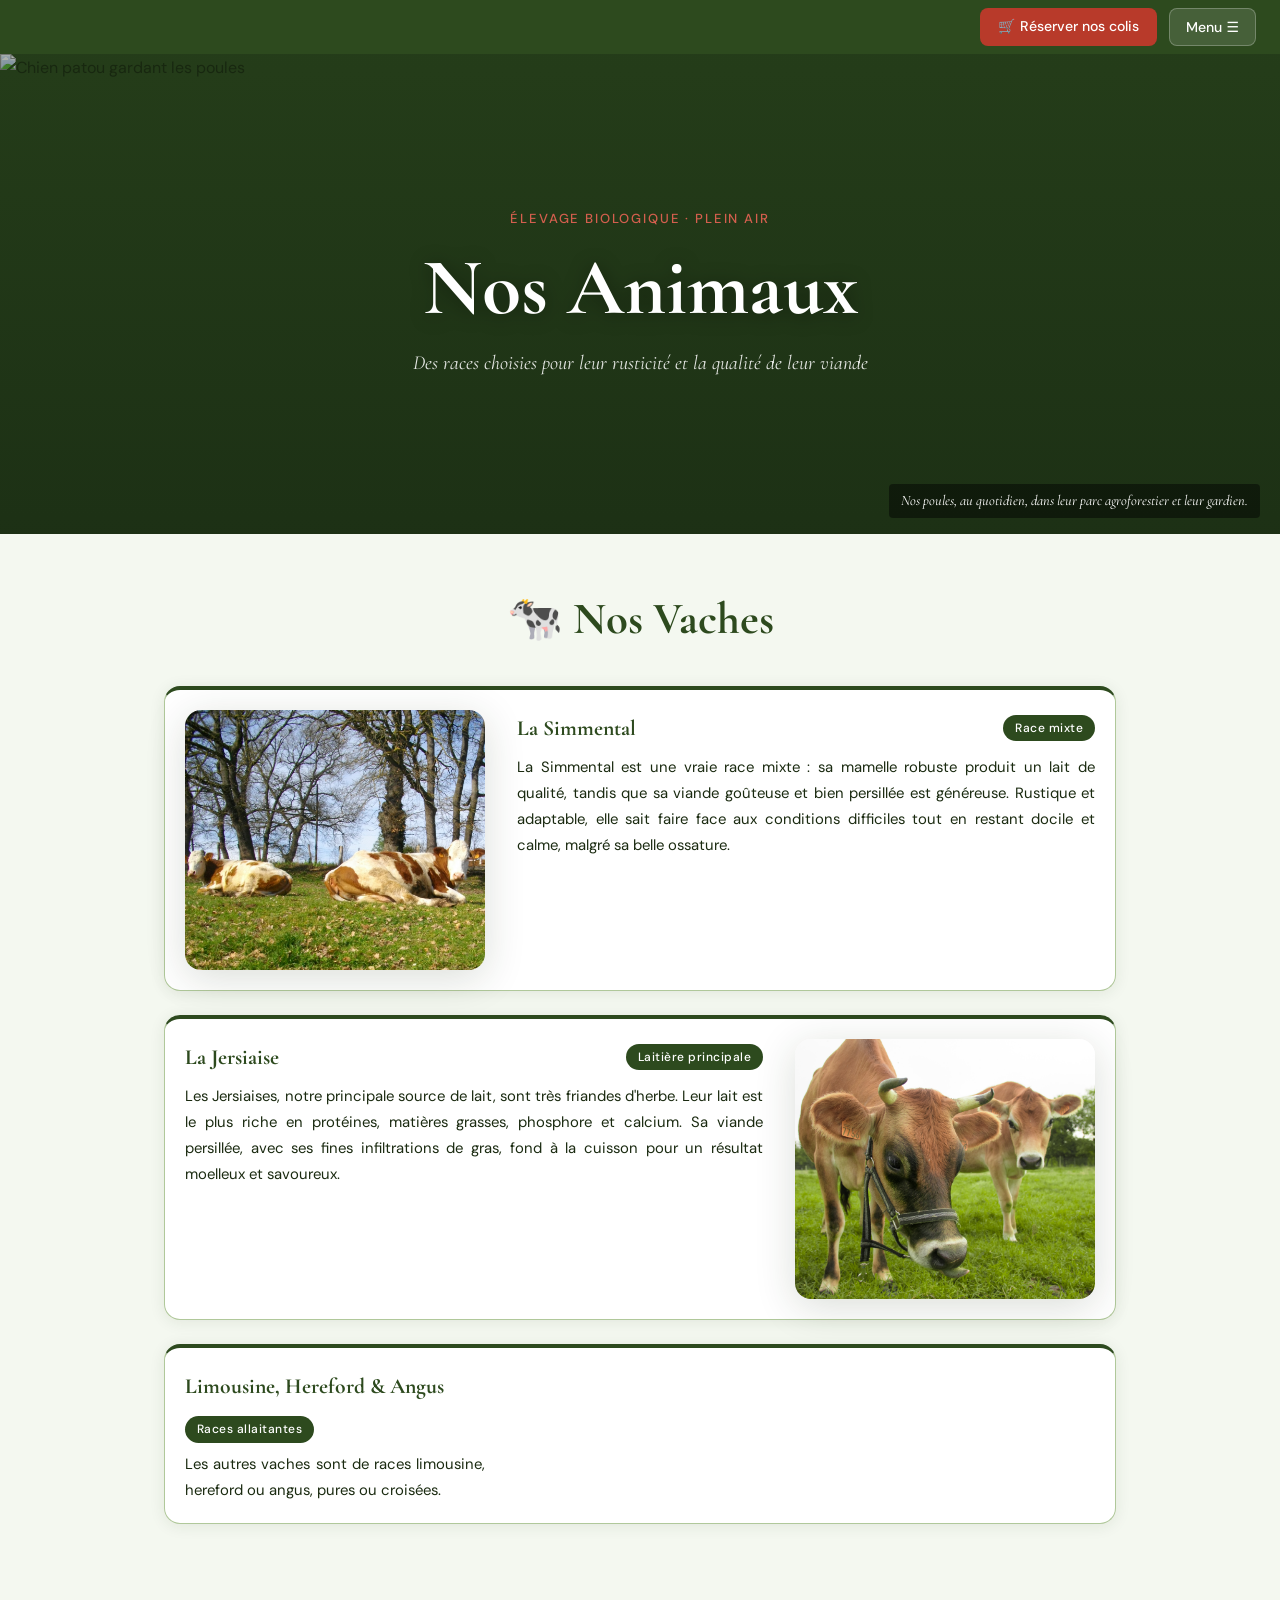
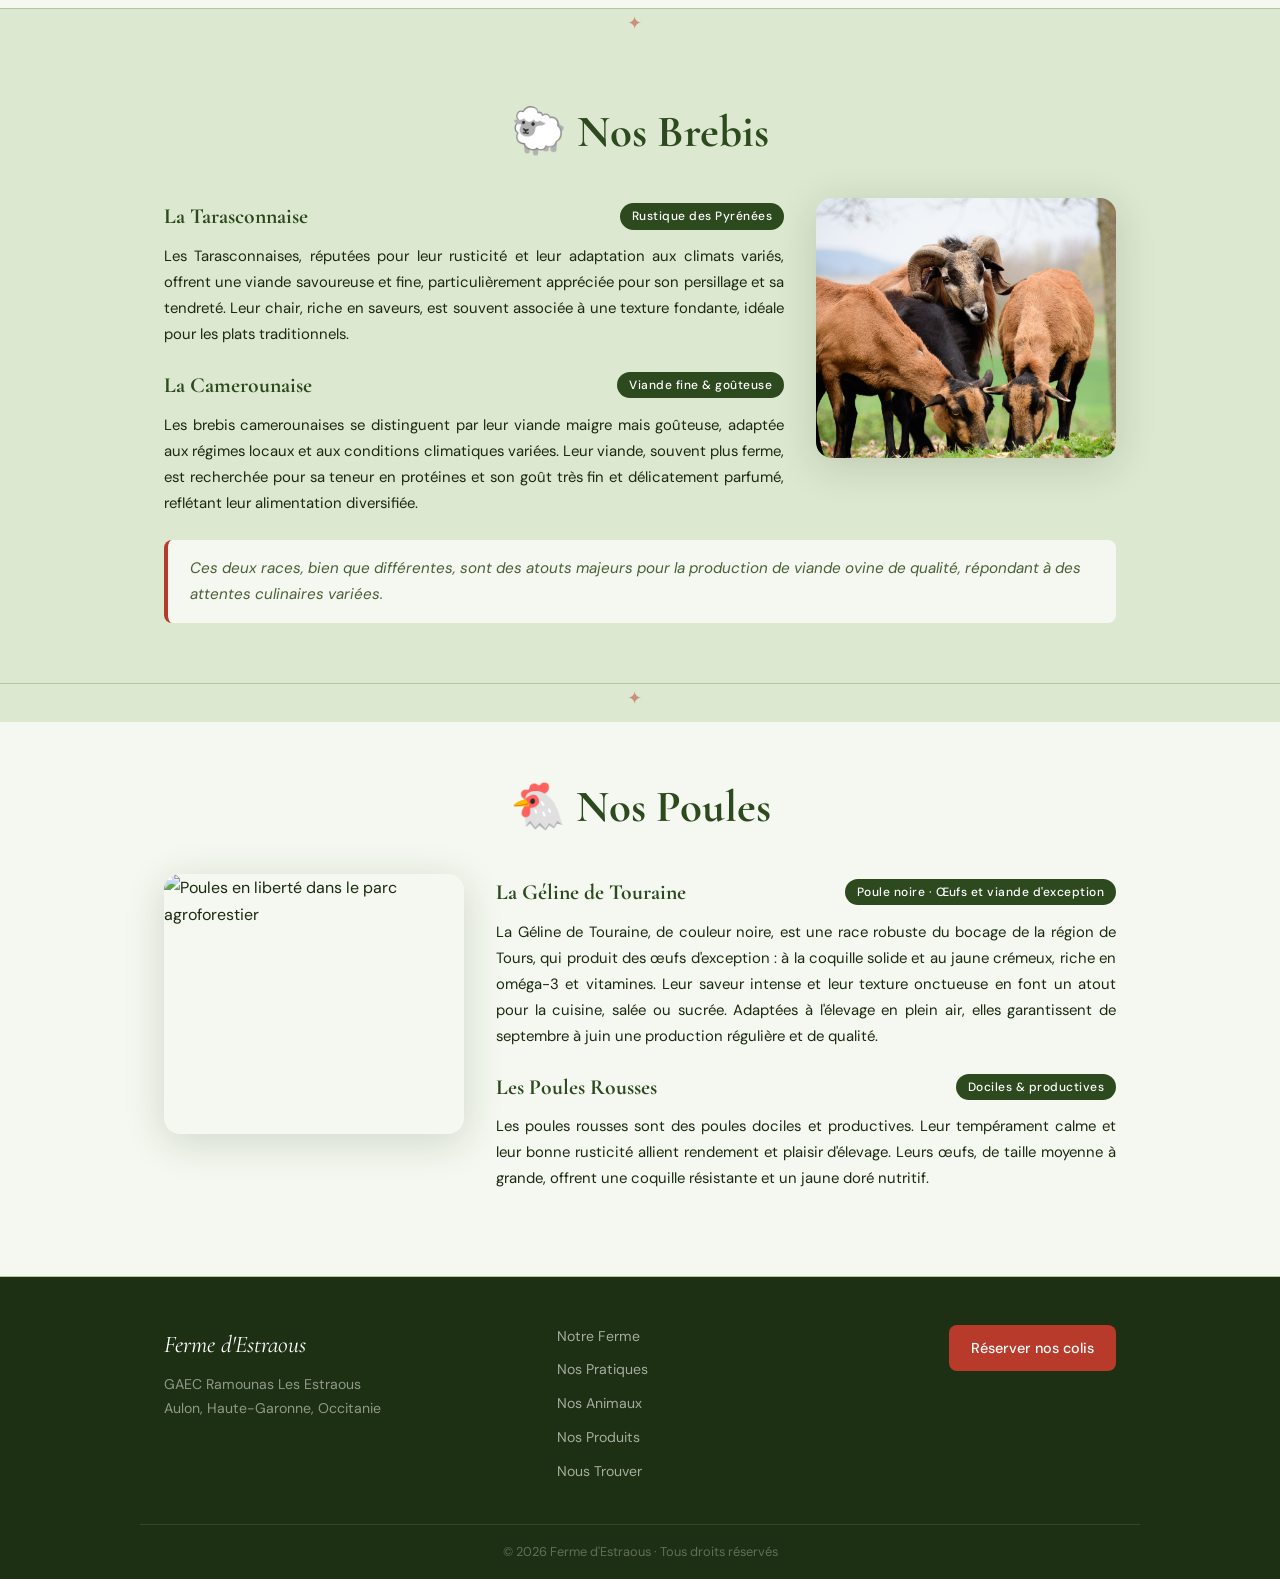
==== commit 9cbceb1e: "Add files via upload" ====
--- a/animaux.html
+++ b/animaux.html
@@ -3,6 +3,7 @@
 <head>
     <meta charset="UTF-8">
     <meta name="viewport" content="width=device-width, initial-scale=1.0">
+    <meta name="format-detection" content="telephone=no, address=no, email=no">
     <title>Nos Animaux — Ferme d'Estraous</title>
     <meta name="description" content="Les races animales élevées à la Ferme d'Estraous : vaches, brebis et poules en agriculture biologique.">
     <link rel="stylesheet" href="style.css">
@@ -146,7 +147,7 @@
     <div class="container footer-inner">
         <div class="footer-brand">
             <span class="footer-title">Ferme d'Estraous</span>
-            <p>GAEC Ramounas Les Estraous<br>Haute-Garonne, Occitanie</p>
+            <p>GAEC Ramounas Les Estraous<br>Aulon, Haute-Garonne, Occitanie</p>
         </div>
         <nav class="footer-nav">
             <a href="ferme.html">Notre Ferme</a>
@@ -160,7 +161,7 @@
         </div>
     </div>
     <div class="footer-bottom">
-        <p>© 2025 Ferme d'Estraous · Tous droits réservés</p>
+        <p>© 2026 Ferme d'Estraous · Tous droits réservés</p>
     </div>
 </footer>
 
--- a/style.css
+++ b/style.css
@@ -61,6 +61,7 @@
 
 header {
     position: relative;
+    background-color: var(--primary);
 }
 
 /* ── Bannière ── */
@@ -68,7 +69,7 @@
     position: relative;
     height: 480px;
     overflow: hidden;
-    margin-top: 62px;
+    margin-top: 54px;
 }
 .top-bar {
     position: fixed;
@@ -201,17 +202,11 @@
 }
 
 /* ── Bannière ── */
-.banner {
-    position: relative;
-    height: 480px;
-    overflow: hidden;
-}
-
 .banner img {
     width: 100%;
     height: 100%;
     object-fit: cover;
-    object-position: center 40%;
+    object-position: center 15%;
 }
 
 .banner-overlay {
@@ -867,6 +862,21 @@
     .marche-jour {
         min-width: 90px;
     }
+
+    .marches-list li {
+        flex-wrap: wrap;
+        gap: 4px;
+    }
+
+    .marche-lieu {
+        width: 100%;
+        word-break: break-word;
+    }
+
+    .marches-text h2 {
+        font-size: 1.6rem;
+        word-break: break-word;
+    }
 }
 
 @media (max-width: 480px) {
@@ -1437,13 +1447,9 @@
 }
 
 /* ── Bannière avec rotation pour redresser l'horizon ── */
-.banner-img-rotated {
-    width: 100%;
-    height: 100%;
+.banner img.banner-img-rotated {
     object-fit: cover;
-    object-position: center;
-    transform: rotate(-2deg) scale(1.08);
-    transform-origin: center center;
+    object-position: center 35% !important;
 }
 
 /* ════════════════════════════════════════
@@ -2168,2174 +2174,21 @@
     padding: 20px;
     background: var(--white);
     box-shadow: var(--shadow);
-}/* ═══════════════════════════════════════════════════════════
-   FERME D'ESTRAOUS — style.css
-   Palette : vert forêt · crème · terre · or
-   Typo : Cormorant Garamond (titres) + DM Sans (corps)
-═══════════════════════════════════════════════════════════ */
-
-:root {
-    --primary:    #2d4a1e;   /* Vert foncé profond — titres affiche */
-    --primary-lt: #4a7035;   /* Vert moyen */
-    --accent:     #b83a2a;   /* Rouge terracotta — accent "VEAU" affiche */
-    --accent-lt:  #d45f4e;   /* Terracotta clair */
-    --bg:         #dce8d0;   /* Vert sauge adouci — fond affiche */
-    --bg-light:   #edf4e6;   /* Sauge très clair */
-    --bg-dark:    #1e3014;   /* Vert très foncé pour footer */
-    --text:       #1a2a10;   /* Quasi-noir verdâtre */
-    --text-light: #4a6035;   /* Vert moyen pour textes secondaires */
-    --white:      #ffffff;
-    --border:     #b0c89a;   /* Vert sauge bordure */
-    --card-bg:    #f4f8f0;   /* Blanc légèrement teinté vert — encadrés affiche */
-
-    --radius:     8px;
-    --radius-lg:  16px;
-    --shadow:     0 2px 16px rgba(29, 50, 18, 0.09);
-    --shadow-lg:  0 8px 40px rgba(29, 50, 18, 0.16);
-
-    --font-title: 'Cormorant Garamond', Georgia, serif;
-    --font-body:  'DM Sans', system-ui, sans-serif;
-}
-
-/* ── Reset & base ── */
-*, *::before, *::after {
-    box-sizing: border-box;
-    margin: 0;
-    padding: 0;
-}
-
-html { scroll-behavior: smooth; overflow-x: hidden; }
-
-body {
-    font-family: var(--font-body);
-    background-color: var(--bg);
-    color: var(--text);
-    line-height: 1.7;
-    font-size: 1rem;
-    overflow-x: hidden;
-}
-
-img { display: block; max-width: 100%; }
-
-a { color: inherit; }
-
-.container {
-    max-width: 1000px;
-    margin: 0 auto;
-    padding: 0 24px;
-}
-
-/* ════════════════════════════════════════
-   HEADER & NAVIGATION
-════════════════════════════════════════ */
-
-header {
-    position: relative;
-}
-
-/* ── Bannière ── */
-.banner {
-    position: relative;
-    height: 480px;
-    overflow: hidden;
-    margin-top: 58px;
-}
-.top-bar {
-    position: fixed;
-    top: 0;
-    left: 0;
-    right: 0;
-    z-index: 200;
-    padding: 8px 24px;
-    background-color: var(--primary);
-    display: flex;
-    justify-content: space-between;
-    align-items: center;
-}
-
-/* ── Barre du haut ── */
-
-.intro-paragraph {
-    text-align: justify;
-}
-
-.top-left .ferme-name-small {
-    font-family: var(--font-title);
-    color: rgba(255,255,255,0.7);
-    font-size: 0.95rem;
-    letter-spacing: 0.04em;
-    font-style: italic;
-}
-
-.top-right {
-    display: flex;
-    gap: 12px;
-    align-items: center;
-}
-
-.boutique-btn {
-    height: 38px;
-    padding: 0 18px;
-    background-color: var(--accent);
-    color: var(--white);
-    font-family: var(--font-body);
-    font-size: 0.88rem;
+}
+
+/* ── Position spécifique banner pratiques ── */
+.banner img.banner-img-pratiques {
+    object-position: center 25% !important;
+}
+
+/* ── Liens dans le texte ── */
+.texte-lien {
+    color: var(--primary);
+    text-decoration: underline;
+    text-underline-offset: 3px;
     font-weight: 500;
-    text-decoration: none;
-    border-radius: var(--radius);
-    display: inline-flex;
-    align-items: center;
-    gap: 6px;
-    transition: background 0.2s, transform 0.15s;
-    white-space: nowrap;
-}
-
-.boutique-btn:hover {
-    background-color: var(--accent-lt);
-    transform: translateY(-1px);
-}
-
-.menu-container {
-    position: relative;
-}
-
-.menu-btn {
-    height: 38px;
-    padding: 0 16px;
-    background-color: rgba(255,255,255,0.12);
-    color: var(--white);
-    font-family: var(--font-body);
-    font-size: 0.88rem;
-    font-weight: 500;
-    border: 1px solid rgba(255,255,255,0.25);
-    border-radius: var(--radius);
-    cursor: pointer;
-    display: inline-flex;
-    align-items: center;
-    gap: 6px;
-    transition: background 0.2s;
-    white-space: nowrap;
-}
-
-.menu-btn:hover {
-    background-color: rgba(255,255,255,0.22);
-}
-
-/* ── Menu déroulant ── */
-.dropdown-menu {
-    display: none;
-    position: absolute;
-    right: 0;
-    top: calc(100% + 8px);
-    background-color: var(--white);
-    border-radius: var(--radius);
-    box-shadow: var(--shadow-lg);
-    padding: 8px 0;
-    z-index: 1000;
-    min-width: 210px;
-    border: 1px solid var(--border);
-    animation: fadeDown 0.18s ease;
-}
-
-@keyframes fadeDown {
-    from { opacity: 0; transform: translateY(-6px); }
-    to   { opacity: 1; transform: translateY(0); }
-}
-
-.dropdown-menu.active {
-    display: block;
-}
-
-.dropdown-menu ul {
-    list-style: none;
-}
-
-.dropdown-menu li a {
-    display: block;
-    padding: 10px 20px;
-    text-decoration: none;
-    color: var(--text);
-    font-family: var(--font-body);
-    font-size: 0.92rem;
-    font-weight: 400;
-    transition: background 0.15s, color 0.15s;
-    border-left: 3px solid transparent;
-}
-
-.dropdown-menu li a:hover,
-.dropdown-menu li a.active {
-    background-color: var(--bg);
-    color: var(--primary);
-    border-left-color: var(--accent);
-    font-weight: 500;
-}
-
-/* ── Bannière ── */
-.banner {
-    position: relative;
-    height: 480px;
-    overflow: hidden;
-}
-
-.banner img {
-    width: 100%;
-    height: 100%;
-    object-fit: cover;
-    object-position: center 40%;
-}
-
-.banner-overlay {
-    position: absolute;
-    inset: 0;
-    background: linear-gradient(
-        to bottom,
-        rgba(20, 35, 16, 0.35) 0%,
-        rgba(20, 35, 16, 0.65) 100%
-    );
-}
-
-.banner-content {
-    position: absolute;
-    inset: 0;
-    display: flex;
-    flex-direction: column;
-    align-items: center;
-    justify-content: center;
-    text-align: center;
-    color: var(--white);
-    padding: 24px;
-    gap: 12px;
-}
-
-.banner-eyebrow {
-    font-family: var(--font-body);
-    font-size: 0.82rem;
-    font-weight: 500;
-    letter-spacing: 0.14em;
-    text-transform: uppercase;
-    color: var(--accent-lt);
-    opacity: 0;
-    animation: fadeUp 0.7s ease 0.2s forwards;
-}
-
-.banner h1 {
-    font-family: var(--font-title);
-    font-size: clamp(2.8rem, 7vw, 5rem);
-    font-weight: 700;
-    line-height: 1.05;
-    text-shadow: 0 2px 20px rgba(0,0,0,0.4);
-    margin: 4px 0;
-    opacity: 0;
-    animation: fadeUp 0.8s ease 0.35s forwards;
-}
-
-.banner-tagline {
-    font-family: var(--font-title);
-    font-style: italic;
-    font-size: 1.25rem;
-    color: rgba(255,255,255,0.88);
-    opacity: 0;
-    animation: fadeUp 0.8s ease 0.5s forwards;
-}
-
-.banner-cta {
-    margin-top: 8px;
-    padding: 12px 28px;
-    background-color: var(--accent);
-    color: var(--white);
-    text-decoration: none;
-    border-radius: var(--radius);
-    font-weight: 500;
-    font-size: 0.95rem;
-    transition: background 0.2s, transform 0.2s;
-    opacity: 0;
-    animation: fadeUp 0.8s ease 0.65s forwards;
-}
-
-.banner-cta:hover {
-    background-color: var(--accent-lt);
-    transform: translateY(-2px);
-}
-
-@keyframes fadeUp {
-    from { opacity: 0; transform: translateY(16px); }
-    to   { opacity: 1; transform: translateY(0); }
-}
-
-/* ════════════════════════════════════════
-   SECTIONS COMMUNES
-════════════════════════════════════════ */
-
-section {
-    padding: 60px 0;
-}
-
-.section-header {
-    text-align: center;
-    margin-bottom: 40px;
-    opacity: 0;
-    transform: translateY(20px);
-    transition: opacity 0.6s ease, transform 0.6s ease;
-}
-
-.section-header.visible {
-    opacity: 1;
-    transform: translateY(0);
-}
-
-.section-header h2 {
-    font-family: var(--font-title);
-    font-size: clamp(2rem, 4vw, 2.8rem);
-    font-weight: 700;
-    color: var(--primary);
-    line-height: 1.15;
-}
-
-.section-subtitle {
-    font-family: var(--font-title);
-    font-style: italic;
-    color: var(--text-light);
-    font-size: 1.1rem;
-    margin-top: 6px;
-}
-
-.badge {
-    display: inline-block;
-    background: var(--primary);
-    color: var(--white);
-    padding: 5px 14px;
-    border-radius: 20px;
-    font-size: 0.8rem;
-    font-weight: 500;
-    letter-spacing: 0.04em;
-    margin-bottom: 16px;
-}
-
-/* ── Séparateur ── */
-.divider {
-    text-align: center;
+    transition: color 0.2s;
+}
+.texte-lien:hover {
     color: var(--accent);
-    font-size: 1.1rem;
-    letter-spacing: 0.6em;
-    padding: 0 0 8px;
-    opacity: 0.5;
-}
-
-/* ════════════════════════════════════════
-   SECTION INTRO
-════════════════════════════════════════ */
-
-.section-intro {
-    background: var(--card-bg);
-    border-bottom: 1px solid var(--border);
-    padding: 50px 0;
-}
-
-.intro-grid {
-    display: grid;
-    grid-template-columns: 1fr auto;
-    gap: 40px;
-    align-items: center;
-}
-
-.intro-paragraph {
-    font-size: 1.08rem;
-    color: var(--text);
-    line-height: 1.8;
-    font-family: var(--font-body);
-    font-weight: 300;
-}
-
-.bio-logo {
-    width: 160px;
-    height: auto;
-    opacity: 0.9;
-}
-
-/* ════════════════════════════════════════
-   SECTION VALEURS
-════════════════════════════════════════ */
-
-.section-valeurs {
-    background: var(--bg);
-    padding: 50px 0;
-}
-
-.valeurs-grid {
-    display: grid;
-    grid-template-columns: repeat(3, 1fr);
-    gap: 24px;
-}
-
-.valeur-card {
-    background: var(--card-bg);
-    border: 1px solid var(--border);
-    border-bottom: 3px solid var(--accent);
-    border-radius: var(--radius-lg);
-    padding: 30px 24px;
-    text-align: center;
-    box-shadow: var(--shadow);
-    opacity: 0;
-    transform: translateY(24px);
-    transition: opacity 0.5s ease, transform 0.5s ease, box-shadow 0.2s;
-}
-
-.valeur-card.visible {
-    opacity: 1;
-    transform: translateY(0);
-}
-
-.valeur-card:nth-child(2) { transition-delay: 0.1s; }
-.valeur-card:nth-child(3) { transition-delay: 0.2s; }
-
-.valeur-card:hover {
-    box-shadow: var(--shadow-lg);
-    transform: translateY(-4px);
-}
-
-.valeur-icon {
-    font-size: 2.2rem;
-    margin-bottom: 12px;
-}
-
-.valeur-card h3 {
-    font-family: var(--font-title);
-    font-size: 1.3rem;
-    color: var(--primary);
-    margin-bottom: 8px;
-    font-weight: 600;
-}
-
-.valeur-card p {
-    font-size: 0.93rem;
-    color: var(--text-light);
-    line-height: 1.6;
-}
-
-/* ════════════════════════════════════════
-   SECTION PRODUITS
-════════════════════════════════════════ */
-
-.section-produits {
-    background: linear-gradient(160deg, #d4e4c4 0%, #eaf2e2 100%);
-    border-top: 1px solid var(--border);
-    border-bottom: 1px solid var(--border);
-}
-
-.produits-grid {
-    display: grid;
-    grid-template-columns: 1fr 1fr;
-    gap: 24px;
-    margin-bottom: 32px;
-}
-
-.produits-grid--single {
-    grid-template-columns: 1fr;
-    max-width: 520px;
-    margin-left: auto;
-    margin-right: auto;
-}
-
-.produit-card {
-    border-radius: var(--radius-lg);
-    overflow: hidden;
-    box-shadow: var(--shadow);
-    opacity: 0;
-    transform: translateY(20px);
-    transition: opacity 0.5s ease, transform 0.5s ease, box-shadow 0.2s;
-}
-
-.produit-card.visible {
-    opacity: 1;
-    transform: translateY(0);
-}
-
-.produit-card:nth-child(2) { transition-delay: 0.12s; }
-
-.produit-card:hover {
-    box-shadow: var(--shadow-lg);
-}
-
-.produit-card-inner {
-    padding: 28px 24px;
-    background: var(--card-bg);
-    border: 1px solid var(--border);
-    border-radius: var(--radius-lg);
-    height: 100%;
-}
-
-.produit-card.highlight .produit-card-inner {
-    background: var(--primary);
-    color: var(--white);
-    border-color: var(--primary);
-}
-
-.produit-card.highlight h3 {
-    color: var(--white);
-}
-
-.produit-card.highlight p {
-    color: rgba(255,255,255,0.85);
-}
-
-.produit-tag {
-    display: inline-block;
-    background: var(--accent);
-    color: var(--white);
-    font-size: 0.75rem;
-    font-weight: 600;
-    padding: 3px 10px;
-    border-radius: 20px;
-    text-transform: uppercase;
-    letter-spacing: 0.06em;
-    margin-bottom: 10px;
-}
-
-.produit-card h3 {
-    font-family: var(--font-title);
-    font-size: 1.35rem;
-    color: var(--primary);
-    margin-bottom: 10px;
-    font-weight: 600;
-}
-
-.produit-card p {
-    font-size: 0.95rem;
-    color: var(--text-light);
-    line-height: 1.65;
-}
-
-.btn-secondary {
-    display: inline-block;
-    margin-top: 14px;
-    color: var(--accent);
-    font-weight: 500;
-    font-size: 0.9rem;
-    text-decoration: none;
-    border-bottom: 1px solid var(--accent);
-    padding-bottom: 2px;
-    transition: color 0.2s;
-}
-
-.btn-secondary:hover {
-    color: var(--primary);
-    border-bottom-color: var(--primary);
-}
-
-.cta-container {
-    text-align: center;
-    margin-top: 8px;
-}
-
-/* ════════════════════════════════════════
-   SECTION MARCHÉS
-════════════════════════════════════════ */
-
-.section-marches {
-    background: var(--bg);
-}
-
-.marches-inner {
-    display: grid;
-    grid-template-columns: 1fr auto;
-    gap: 60px;
-    align-items: center;
-}
-
-.marches-text h2 {
-    font-family: var(--font-title);
-    font-size: clamp(1.8rem, 3.5vw, 2.5rem);
-    color: var(--primary);
-    margin-bottom: 6px;
-}
-
-.marches-list {
-    list-style: none;
-    margin: 24px 0;
-    display: flex;
-    flex-direction: column;
-    gap: 14px;
-}
-
-.marches-list li {
-    display: flex;
-    align-items: baseline;
-    gap: 14px;
-    padding-bottom: 14px;
-    border-bottom: 1px solid var(--border);
-}
-
-.marche-jour {
-    font-family: var(--font-title);
-    font-weight: 700;
-    font-size: 1.05rem;
-    color: var(--primary);
-    min-width: 120px;
-    flex-shrink: 0;
-}
-
-.marche-jour small {
-    font-family: var(--font-body);
-    font-weight: 400;
-    font-size: 0.75rem;
-    color: var(--text-light);
-    display: block;
-    margin-top: 2px;
-}
-
-.marche-lieu {
-    font-size: 0.97rem;
-    color: var(--text-light);
-}
-
-.marche-lieu em {
-    font-style: italic;
-    font-size: 0.88rem;
-}
-
-.marches-map {
-    width: 460px;
-    flex-shrink: 0;
-    border-radius: 12px;
-    overflow: hidden;
-    box-shadow: var(--shadow-lg);
-}
-
-/* ════════════════════════════════════════
-   BOUTONS GLOBAUX
-════════════════════════════════════════ */
-
-.btn {
-    display: inline-block;
-    background: var(--primary);
-    color: var(--white);
-    padding: 13px 28px;
-    text-decoration: none;
-    border-radius: var(--radius);
-    border: none;
-    cursor: pointer;
-    font-family: var(--font-body);
-    font-size: 0.95rem;
-    font-weight: 500;
-    transition: background 0.2s, transform 0.15s, box-shadow 0.2s;
-    box-shadow: 0 2px 8px rgba(42, 74, 34, 0.25);
-}
-
-.btn:hover {
-    background: var(--primary-lt);
-    transform: translateY(-2px);
-    box-shadow: 0 4px 16px rgba(42, 74, 34, 0.3);
-}
-
-.btn-outline {
-    display: inline-block;
-    color: var(--primary);
-    padding: 10px 22px;
-    text-decoration: none;
-    border-radius: var(--radius);
-    border: 2px solid var(--primary);
-    font-size: 0.92rem;
-    font-weight: 500;
-    transition: background 0.2s, color 0.2s;
-}
-
-.btn-outline:hover {
-    background: var(--primary);
-    color: var(--white);
-}
-
-/* ════════════════════════════════════════
-   SECTION CONTACT
-════════════════════════════════════════ */
-
-.section-contact {
-    background: var(--card-bg);
-    border-top: 1px solid var(--border);
-}
-
-.contact-form {
-    max-width: 640px;
-    margin: 0 auto;
-}
-
-.form-row {
-    display: grid;
-    grid-template-columns: 1fr 1fr;
-    gap: 16px;
-}
-
-.form-group {
-    display: flex;
-    flex-direction: column;
-    gap: 6px;
-    margin-bottom: 16px;
-}
-
-.form-group label {
-    font-size: 0.85rem;
-    font-weight: 500;
-    color: var(--text-light);
-    text-transform: uppercase;
-    letter-spacing: 0.06em;
-}
-
-input, textarea {
-    width: 100%;
-    padding: 11px 14px;
-    border: 1.5px solid var(--border);
-    border-radius: var(--radius);
-    background: var(--white);
-    color: var(--text);
-    font-family: var(--font-body);
-    font-size: 0.95rem;
-    transition: border-color 0.2s, box-shadow 0.2s;
-    box-sizing: border-box;
-}
-
-input:focus, textarea:focus {
-    outline: none;
-    border-color: var(--primary);
-    box-shadow: 0 0 0 3px rgba(42, 74, 34, 0.1);
-}
-
-textarea {
-    resize: vertical;
-    min-height: 130px;
-}
-
-/* ════════════════════════════════════════
-   FOOTER
-════════════════════════════════════════ */
-
-footer {
-    background: var(--bg-dark);
-    color: rgba(255,255,255,0.75);
-    padding: 48px 0 0;
-}
-
-.footer-inner {
-    display: grid;
-    grid-template-columns: 1fr 1fr auto;
-    gap: 40px;
-    align-items: start;
-    padding-bottom: 40px;
-    border-bottom: 1px solid rgba(255,255,255,0.1);
-}
-
-.footer-title {
-    font-family: var(--font-title);
-    font-size: 1.5rem;
-    color: var(--white);
-    font-style: italic;
-    display: block;
-    margin-bottom: 8px;
-}
-
-.footer-brand p {
-    font-size: 0.88rem;
-    line-height: 1.65;
-    color: rgba(255,255,255,0.5);
-}
-
-.footer-nav {
-    display: flex;
-    flex-direction: column;
-    gap: 10px;
-}
-
-.footer-nav a {
-    font-size: 0.88rem;
-    color: rgba(255,255,255,0.6);
-    text-decoration: none;
-    transition: color 0.2s;
-}
-
-.footer-nav a:hover {
-    color: var(--accent-lt);
-}
-
-.footer-boutique .btn {
-    background: var(--accent);
-    box-shadow: none;
-    font-size: 0.9rem;
-    padding: 11px 22px;
-}
-
-.footer-boutique .btn:hover {
-    background: var(--accent-lt);
-}
-
-.footer-bottom {
-    text-align: center;
-    padding: 16px;
-    font-size: 0.8rem;
-    color: rgba(255,255,255,0.3);
-}
-
-/* ════════════════════════════════════════
-   RESPONSIVE — MOBILE
-════════════════════════════════════════ */
-
-@media (max-width: 768px) {
-
-    .top-left { display: none; }
-
-    .top-bar {
-        justify-content: center;
-        gap: 12px;
-    }
-
-    .top-right {
-        justify-content: center;
-    }
-
-    .banner {
-        height: 360px;
-    }
-
-    .banner h1 {
-        font-size: 2.4rem;
-    }
-
-    .intro-grid {
-        grid-template-columns: 1fr;
-        text-align: center;
-    }
-
-    .intro-logo {
-        display: flex;
-        justify-content: center;
-    }
-
-    .valeurs-grid {
-        grid-template-columns: 1fr;
-        gap: 16px;
-    }
-
-    .produits-grid {
-        grid-template-columns: 1fr;
-    }
-
-    .marches-inner {
-        grid-template-columns: 1fr;
-        gap: 32px;
-    }
-
-    .deco-circle, .marches-map {
-        display: none;
-    }
-
-    .form-row {
-        grid-template-columns: 1fr;
-    }
-
-    .footer-inner {
-        grid-template-columns: 1fr;
-        gap: 28px;
-    }
-
-    .marche-jour {
-        min-width: 90px;
-    }
-}
-
-@media (max-width: 480px) {
-    .boutique-btn span { display: none; }
-
-    .banner {
-        height: 300px;
-    }
-
-    section { padding: 40px 0; }
-}
-
-/* ════════════════════════════════════════
-   PAGE NOTRE FERME — TIMELINE
-════════════════════════════════════════ */
-
-.section-histoire {
-    background: var(--card-bg);
-    border-bottom: 1px solid var(--border);
-}
-
-.timeline {
-    position: relative;
-    max-width: 700px;
-    margin: 0 auto;
-    padding: 10px 0;
-}
-
-.timeline::before {
-    content: '';
-    position: absolute;
-    left: 80px;
-    top: 0;
-    bottom: 0;
-    width: 2px;
-    background: linear-gradient(to bottom, var(--border), var(--accent), var(--border));
-}
-
-.timeline-item {
-    display: grid;
-    grid-template-columns: 80px 1fr;
-    gap: 28px;
-    margin-bottom: 32px;
-    align-items: start;
-    opacity: 0;
-    transform: translateX(-16px);
-    transition: opacity 0.5s ease, transform 0.5s ease;
-}
-
-.timeline-item.visible {
-    opacity: 1;
-    transform: translateX(0);
-}
-
-.timeline-item:nth-child(2) { transition-delay: 0.05s; }
-.timeline-item:nth-child(3) { transition-delay: 0.10s; }
-.timeline-item:nth-child(4) { transition-delay: 0.15s; }
-.timeline-item:nth-child(5) { transition-delay: 0.20s; }
-.timeline-item:nth-child(6) { transition-delay: 0.25s; }
-.timeline-item:nth-child(7) { transition-delay: 0.30s; }
-.timeline-item:nth-child(8) { transition-delay: 0.35s; }
-
-.timeline-date {
-    font-family: var(--font-title);
-    font-size: 1.3rem;
-    font-weight: 700;
-    color: var(--primary);
-    text-align: right;
-    padding-right: 20px;
-    padding-top: 2px;
-    position: relative;
-}
-
-.timeline-date::after {
-    content: '';
-    position: absolute;
-    right: -7px;
-    top: 8px;
-    width: 12px;
-    height: 12px;
-    background: var(--accent);
-    border-radius: 50%;
-    border: 2px solid var(--card-bg);
-}
-
-.timeline-content {
-    background: var(--white);
-    border: 1px solid var(--border);
-    border-left: 3px solid var(--border);
-    border-radius: var(--radius);
-    padding: 14px 18px;
-    font-size: 0.95rem;
-    line-height: 1.7;
-    color: var(--text);
-}
-
-.timeline-item--highlight .timeline-date {
-    color: var(--accent);
-}
-
-.timeline-item--highlight .timeline-date::after {
-    background: var(--primary);
-    width: 14px;
-    height: 14px;
-    right: -8px;
-}
-
-.timeline-item--highlight .timeline-content {
-    border-left-color: var(--primary);
-    background: #eef5e8;
-}
-
-/* ════════════════════════════════════════
-   PAGE NOTRE FERME — GÉOGRAPHIE
-════════════════════════════════════════ */
-
-.section-geo {
-    background: var(--bg);
-}
-
-.geo-grid {
-    display: grid;
-    grid-template-columns: repeat(3, 1fr);
-    gap: 24px;
-    margin-bottom: 32px;
-}
-
-.geo-card {
-    background: var(--card-bg);
-    border: 1px solid var(--border);
-    border-top: 4px solid var(--primary);
-    border-radius: var(--radius-lg);
-    padding: 28px 22px;
-    text-align: center;
-    box-shadow: var(--shadow);
-    opacity: 0;
-    transform: translateY(20px);
-    transition: opacity 0.5s ease, transform 0.5s ease, box-shadow 0.2s;
-}
-
-.geo-card.visible {
-    opacity: 1;
-    transform: translateY(0);
-}
-
-.geo-card:nth-child(2) { transition-delay: 0.1s; }
-.geo-card:nth-child(3) { transition-delay: 0.2s; }
-
-.geo-card:hover {
-    box-shadow: var(--shadow-lg);
-    transform: translateY(-4px);
-}
-
-.geo-icon { font-size: 2rem; margin-bottom: 10px; }
-
-.geo-lieu {
-    font-family: var(--font-title);
-    font-size: 1.15rem;
-    font-weight: 700;
-    color: var(--primary);
-    margin-bottom: 4px;
-}
-
-.geo-surface {
-    display: inline-block;
-    background: var(--accent);
-    color: var(--white);
-    font-size: 0.85rem;
-    font-weight: 600;
-    padding: 3px 12px;
-    border-radius: 20px;
-    margin-bottom: 12px;
-}
-
-.geo-card p {
-    font-size: 0.92rem;
-    color: var(--text-light);
-    line-height: 1.6;
-}
-
-.geo-total {
-    text-align: center;
-    background: var(--primary);
-    color: var(--white);
-    border-radius: var(--radius);
-    padding: 16px 24px;
-    font-size: 1rem;
-    display: flex;
-    align-items: center;
-    justify-content: center;
-    gap: 10px;
-    max-width: 320px;
-    margin: 0 auto;
-}
-
-.geo-total strong {
-    font-family: var(--font-title);
-    font-size: 1.4rem;
-}
-
-@media (max-width: 768px) {
-    .timeline::before { left: 60px; }
-    .timeline-item { grid-template-columns: 60px 1fr; gap: 16px; }
-    .timeline-date { font-size: 1.1rem; }
-    .geo-grid { grid-template-columns: 1fr; }
-}
-
-/* ── Photo bandeau ── */
-.photo-bandeau {
-    position: relative;
-    height: 320px;
-    overflow: hidden;
-}
-
-.photo-bandeau img {
-    width: 100%;
-    height: 100%;
-    object-fit: cover;
-    object-position: center 60%;
-    filter: brightness(0.85);
-}
-
-.photo-bandeau-caption {
-    position: absolute;
-    bottom: 16px;
-    right: 20px;
-    background: rgba(0,0,0,0.45);
-    color: white;
-    font-family: var(--font-title);
-    font-style: italic;
-    font-size: 0.9rem;
-    padding: 5px 12px;
-    border-radius: 4px;
-}
-
-/* ── Photo dans carte geo ── */
-.geo-photo {
-    width: 100%;
-    height: 140px;
-    object-fit: cover;
-    border-radius: var(--radius);
-    margin-top: 14px;
-}
-
-@media (max-width: 768px) {
-    .photo-bandeau { height: 220px; }
-}
-
-/* ════════════════════════════════════════
-   PAGE NOS PRATIQUES AGRICOLES
-════════════════════════════════════════ */
-
-.section-pratiques {
-    background: var(--card-bg);
-    border-bottom: 1px solid var(--border);
-}
-
-.pratiques-intro {
-    max-width: 720px;
-    margin: 0 auto 40px;
-    text-align: center;
-    font-size: 1.05rem;
-    color: var(--text);
-    line-height: 1.8;
-    font-weight: 300;
-}
-
-.pratiques-grid {
-    display: grid;
-    grid-template-columns: repeat(3, 1fr);
-    gap: 24px;
-}
-
-.pratique-card {
-    background: var(--white);
-    border: 1px solid var(--border);
-    border-bottom: 3px solid var(--accent);
-    border-radius: var(--radius-lg);
-    padding: 28px 22px;
-    text-align: center;
-    box-shadow: var(--shadow);
-    opacity: 0;
-    transform: translateY(20px);
-    transition: opacity 0.5s ease, transform 0.5s ease, box-shadow 0.2s;
-}
-
-.pratique-card.visible {
-    opacity: 1;
-    transform: translateY(0);
-}
-
-.pratique-card:nth-child(2) { transition-delay: 0.1s; }
-.pratique-card:nth-child(3) { transition-delay: 0.2s; }
-
-.pratique-card:hover {
-    box-shadow: var(--shadow-lg);
-    transform: translateY(-4px);
-}
-
-.pratique-icon {
-    font-size: 2.2rem;
-    margin-bottom: 12px;
-}
-
-.pratique-card h3 {
-    font-family: var(--font-title);
-    font-size: 1.3rem;
-    color: var(--primary);
-    margin-bottom: 10px;
-    font-weight: 600;
-}
-
-.pratique-card p {
-    font-size: 0.93rem;
-    color: var(--text-light);
-    line-height: 1.7;
-}
-
-/* ── Bien-être animal ── */
-.section-bienetre {
-    background: var(--bg);
-}
-
-.bienetre-grid {
-    display: grid;
-    grid-template-columns: repeat(2, 1fr);
-    gap: 24px;
-}
-
-.bienetre-card {
-    background: var(--card-bg);
-    border: 1px solid var(--border);
-    border-left: 4px solid var(--primary);
-    border-radius: var(--radius-lg);
-    padding: 26px 24px;
-    box-shadow: var(--shadow);
-    opacity: 0;
-    transform: translateY(20px);
-    transition: opacity 0.5s ease, transform 0.5s ease;
-}
-
-.bienetre-card.visible {
-    opacity: 1;
-    transform: translateY(0);
-}
-
-.bienetre-card:nth-child(2) { transition-delay: 0.1s; }
-.bienetre-card:nth-child(3) { transition-delay: 0.15s; }
-.bienetre-card:nth-child(4) { transition-delay: 0.2s; }
-
-.bienetre-header {
-    display: flex;
-    align-items: center;
-    gap: 12px;
-    margin-bottom: 12px;
-}
-
-.bienetre-emoji {
-    font-size: 1.8rem;
-}
-
-.bienetre-card h3 {
-    font-family: var(--font-title);
-    font-size: 1.25rem;
-    color: var(--primary);
-    font-weight: 600;
-}
-
-.bienetre-card p {
-    font-size: 0.93rem;
-    color: var(--text-light);
-    line-height: 1.75;
-}
-
-/* ── Soins naturels ── */
-.section-soins {
-    background: var(--card-bg);
-    border-top: 1px solid var(--border);
-}
-
-.soins-inner {
-    display: grid;
-    grid-template-columns: 1fr 1fr;
-    gap: 48px;
-    align-items: start;
-}
-
-.soins-text p {
-    font-size: 0.97rem;
-    color: var(--text);
-    line-height: 1.8;
-    margin-bottom: 16px;
-    text-align: justify;
-}
-
-.soins-remedes {
-    background: var(--primary);
-    color: var(--white);
-    border-radius: var(--radius-lg);
-    padding: 28px;
-}
-
-.soins-remedes h3 {
-    font-family: var(--font-title);
-    font-size: 1.3rem;
-    margin-bottom: 18px;
-    color: var(--white);
-    font-style: italic;
-}
-
-.remedes-list {
-    list-style: none;
-    display: flex;
-    flex-direction: column;
-    gap: 6px;
-}
-
-.remedes-list li {
-    display: flex;
-    align-items: center;
-    gap: 10px;
-    font-size: 0.95rem;
-    color: rgba(255,255,255,0.9);
-    padding-bottom: 6px;
-    border-bottom: 1px solid rgba(255,255,255,0.15);
-}
-
-.remedes-list li:last-child {
-    border-bottom: none;
-    padding-bottom: 0;
-}
-
-.remedes-list li span {
-    font-size: 1.2rem;
-}
-
-@media (max-width: 768px) {
-    .pratiques-grid { grid-template-columns: 1fr; }
-    .bienetre-grid { grid-template-columns: 1fr; }
-    .soins-inner { grid-template-columns: 1fr; gap: 28px; }
-}
-
-/* ── Liste intro page d'accueil ── */
-.intro-list {
-    margin: 10px 0 0 20px;
-    display: flex;
-    flex-direction: column;
-    gap: 6px;
-}
-
-.intro-list li {
-    font-size: 0.97rem;
-    color: var(--text);
-    line-height: 1.6;
-}
-
-/* ════════════════════════════════════════
-   PAGE NOS ANIMAUX
-════════════════════════════════════════ */
-
-.section-animaux {
-    background: var(--card-bg);
-    border-bottom: 1px solid var(--border);
-}
-
-.section-animaux--alt {
-    background: var(--bg);
-}
-
-.race-grid {
-    display: grid;
-    grid-template-columns: repeat(2, 1fr);
-    gap: 24px;
-}
-
-.race-card {
-    background: var(--white);
-    border: 1px solid var(--border);
-    border-top: 4px solid var(--accent);
-    border-radius: var(--radius-lg);
-    padding: 26px 24px;
-    box-shadow: var(--shadow);
-    opacity: 0;
-    transform: translateY(20px);
-    transition: opacity 0.5s ease, transform 0.5s ease, box-shadow 0.2s;
-    display: flex;
-    flex-direction: column;
-    gap: 12px;
-}
-
-.race-card.visible {
-    opacity: 1;
-    transform: translateY(0);
-}
-
-.race-card:nth-child(2) { transition-delay: 0.1s; }
-.race-card:nth-child(3) { transition-delay: 0.2s; }
-
-.race-card:hover {
-    box-shadow: var(--shadow-lg);
-    transform: translateY(-3px);
-}
-
-.race-card--wide {
-    grid-column: 1 / -1;
-}
-
-.race-card-header {
-    display: flex;
-    align-items: center;
-    justify-content: space-between;
-    gap: 12px;
-    flex-wrap: wrap;
-    margin-bottom: 4px;
-}
-
-.race-card-header h3 {
-    font-family: var(--font-title);
-    font-size: 1.4rem;
-    color: var(--primary);
-    font-weight: 700;
-}
-
-.race-tag {
-    display: inline-block;
-    background: var(--primary);
-    color: var(--white);
-    font-size: 0.75rem;
-    font-weight: 500;
-    padding: 3px 12px;
-    border-radius: 20px;
-    letter-spacing: 0.04em;
-    white-space: nowrap;
-}
-
-.race-card p {
-    font-size: 0.94rem;
-    color: var(--text);
-    line-height: 1.75;
-    text-align: justify;
-}
-
-.race-note {
-    margin-top: 24px;
-    padding: 16px 22px;
-    background: var(--card-bg);
-    border-left: 4px solid var(--accent);
-    border-radius: var(--radius);
-    font-size: 0.95rem;
-    color: var(--text-light);
-    font-style: italic;
-    line-height: 1.7;
-}
-
-@media (max-width: 768px) {
-    .race-grid { grid-template-columns: 1fr; }
-    .race-card--wide { grid-column: 1; }
-    .race-card-header { flex-direction: column; align-items: flex-start; }
-}
-
-/* ── Photo dans carte animal ── */
-.race-photo {
-    width: 100%;
-    height: 220px;
-    object-fit: cover;
-    border-radius: var(--radius);
-    margin-bottom: 4px;
-}
-
-/* ── Bannière avec rotation pour redresser l'horizon ── */
-.banner-img-rotated {
-    width: 100%;
-    height: 100%;
-    object-fit: cover;
-    object-position: center;
-    transform: rotate(-2deg) scale(1.08);
-    transform-origin: center center;
-}
-
-/* ════════════════════════════════════════
-   PAGE NOS PRODUITS
-════════════════════════════════════════ */
-
-.section-produit {
-    background: var(--card-bg);
-    border-bottom: 1px solid var(--border);
-}
-
-.section-produit--alt {
-    background: var(--bg);
-}
-
-/* ── Bloc philosophie ── */
-.philosophie-block {
-    background: var(--white);
-    border: 1px solid var(--border);
-    border-left: 4px solid var(--accent);
-    border-radius: var(--radius-lg);
-    padding: 28px 32px;
-    margin-bottom: 40px;
-    opacity: 0;
-    transform: translateY(16px);
-    transition: opacity 0.6s ease, transform 0.6s ease;
-}
-
-.philosophie-block.visible {
-    opacity: 1;
-    transform: translateY(0);
-}
-
-.philosophie-block h3 {
-    font-family: var(--font-title);
-    font-size: 1.4rem;
-    color: var(--primary);
-    font-style: italic;
-    margin-bottom: 16px;
-    line-height: 1.4;
-}
-
-.philosophie-block p {
-    font-size: 0.96rem;
-    color: var(--text);
-    line-height: 1.8;
-    margin-bottom: 12px;
-    text-align: justify;
-}
-
-.philosophie-block p:last-child {
-    margin-bottom: 0;
-}
-
-/* ── Grille viande ── */
-.viande-grid {
-    display: grid;
-    grid-template-columns: 1fr 1fr;
-    gap: 24px;
-    margin-bottom: 36px;
-}
-
-.viande-section {
-    background: var(--white);
-    border: 1px solid var(--border);
-    border-top: 4px solid var(--primary);
-    border-radius: var(--radius-lg);
-    padding: 24px;
-    box-shadow: var(--shadow);
-    opacity: 0;
-    transform: translateY(16px);
-    transition: opacity 0.5s ease, transform 0.5s ease;
-}
-
-.viande-section.visible {
-    opacity: 1;
-    transform: translateY(0);
-}
-
-.viande-section:nth-child(2) { transition-delay: 0.1s; }
-
-.viande-titre {
-    font-family: var(--font-title);
-    font-size: 1.4rem;
-    color: var(--primary);
-    font-weight: 700;
-    margin-bottom: 16px;
-    padding-bottom: 10px;
-    border-bottom: 1px solid var(--border);
-}
-
-.viande-items {
-    display: flex;
-    flex-direction: column;
-    gap: 14px;
-}
-
-.viande-item {
-    padding-bottom: 14px;
-    border-bottom: 1px dashed var(--border);
-}
-
-.viande-item:last-child {
-    border-bottom: none;
-    padding-bottom: 0;
-}
-
-.viande-label {
-    display: block;
-    font-weight: 600;
-    font-size: 0.95rem;
-    color: var(--accent);
-    text-transform: uppercase;
-    letter-spacing: 0.05em;
-    margin-bottom: 4px;
-}
-
-.viande-item p {
-    font-size: 0.92rem;
-    color: var(--text-light);
-    line-height: 1.65;
-    text-align: justify;
-}
-
-/* ── Modalités de vente ── */
-.modalites-block {
-    background: linear-gradient(135deg, #eaf2e2 0%, #f4f8f0 100%);
-    border: 1px solid var(--border);
-    border-radius: var(--radius-lg);
-    padding: 28px 32px;
-    margin-bottom: 8px;
-}
-
-.modalites-block p {
-    font-size: 0.96rem;
-    color: var(--text);
-    line-height: 1.8;
-    margin-bottom: 14px;
-    text-align: justify;
-}
-
-.modalites-block p:last-of-type {
-    margin-bottom: 20px;
-}
-
-.modalites-cta {
-    text-align: center;
-}
-
-/* ── Section œufs ── */
-.oeufs-grid {
-    display: grid;
-    grid-template-columns: 1fr 1fr;
-    gap: 32px;
-    align-items: start;
-}
-
-.oeufs-text p {
-    font-size: 0.96rem;
-    color: var(--text);
-    line-height: 1.8;
-    margin-bottom: 14px;
-    text-align: justify;
-    opacity: 0;
-    transform: translateY(16px);
-    transition: opacity 0.5s ease, transform 0.5s ease;
-}
-
-.oeufs-text.visible p {
-    opacity: 1;
-    transform: translateY(0);
-}
-
-.saviez-vous {
-    background: var(--primary);
-    color: var(--white);
-    border-radius: var(--radius-lg);
-    padding: 28px;
-    opacity: 0;
-    transform: translateY(16px);
-    transition: opacity 0.5s ease 0.1s, transform 0.5s ease 0.1s;
-}
-
-.saviez-vous.visible {
-    opacity: 1;
-    transform: translateY(0);
-}
-
-.saviez-vous-header {
-    display: flex;
-    align-items: center;
-    gap: 10px;
-    margin-bottom: 16px;
-}
-
-.saviez-vous-header span {
-    font-size: 1.5rem;
-}
-
-.saviez-vous-header h3 {
-    font-family: var(--font-title);
-    font-size: 1.3rem;
-    color: var(--white);
-    font-style: italic;
-}
-
-.saviez-vous p {
-    font-size: 0.92rem;
-    color: rgba(255,255,255,0.88);
-    line-height: 1.75;
-    margin-bottom: 12px;
-    text-align: justify;
-}
-
-.saviez-vous p:last-child {
-    margin-bottom: 0;
-}
-
-@media (max-width: 768px) {
-    .viande-grid { grid-template-columns: 1fr; }
-    .oeufs-grid { grid-template-columns: 1fr; }
-    .philosophie-block, .modalites-block { padding: 20px; }
-}
-
-/* ── Layout photo + texte côte à côte (page animaux) ── */
-.animal-bloc {
-    display: grid;
-    grid-template-columns: 300px 1fr;
-    gap: 32px;
-    align-items: start;
-    margin-bottom: 24px;
-    opacity: 0;
-    transform: translateY(16px);
-    transition: opacity 0.5s ease, transform 0.5s ease;
-}
-
-.animal-bloc.visible {
-    opacity: 1;
-    transform: translateY(0);
-}
-
-.animal-bloc--reverse {
-    grid-template-columns: 1fr 300px;
-}
-
-.animal-bloc--reverse .animal-photo {
-    order: 2;
-}
-
-.animal-bloc--reverse .animal-content {
-    order: 1;
-}
-
-.animal-photo {
-    width: 100%;
-    height: 260px;
-    object-fit: cover;
-    object-position: center center;
-    border-radius: var(--radius-lg);
-    box-shadow: var(--shadow-lg);
-}
-
-.animal-photo--brebis {
-    object-position: center 40%;
-}
-
-.animal-content h3 {
-    font-family: var(--font-title);
-    font-size: 1.35rem;
-    color: var(--primary);
-    font-weight: 700;
-}
-
-.animal-content p {
-    font-size: 0.93rem;
-    color: var(--text);
-    line-height: 1.75;
-    margin-top: 8px;
-    text-align: justify;
-}
-
-@media (max-width: 768px) {
-    .animal-bloc,
-    .animal-bloc--reverse {
-        grid-template-columns: 1fr;
-    }
-    .animal-bloc--reverse .animal-photo,
-    .animal-bloc--reverse .animal-content {
-        order: unset;
-    }
-    .animal-photo {
-        height: 200px;
-    }
-}
-
-/* ════════════════════════════════════════
-   PAGE NOUS TROUVER
-════════════════════════════════════════ */
-
-.section-trouver {
-    background: var(--card-bg);
-    border-bottom: 1px solid var(--border);
-}
-
-.section-trouver--alt {
-    background: var(--bg);
-}
-
-.trouver-intro {
-    max-width: 720px;
-    margin: 0 auto 40px;
-    text-align: justify;
-    font-size: 1.02rem;
-    color: var(--text);
-    line-height: 1.8;
-}
-
-/* ── Cartes marchés ── */
-.marches-trouver {
-    display: flex;
-    flex-direction: column;
-    gap: 16px;
-    max-width: 700px;
-    margin: 0 auto;
-}
-
-.marche-trouver-card {
-    display: grid;
-    grid-template-columns: 120px 1fr;
-    align-items: center;
-    gap: 24px;
-    background: var(--white);
-    border: 1px solid var(--border);
-    border-radius: var(--radius-lg);
-    padding: 20px 24px;
-    box-shadow: var(--shadow);
-    opacity: 0;
-    transform: translateX(-16px);
-    transition: opacity 0.5s ease, transform 0.5s ease;
-}
-
-.marche-trouver-card.visible {
-    opacity: 1;
-    transform: translateX(0);
-}
-
-.marche-trouver-card:nth-child(2) { transition-delay: 0.1s; }
-.marche-trouver-card:nth-child(3) { transition-delay: 0.2s; }
-
-.marche-regulier {
-    border-left: 4px solid var(--primary);
-}
-
-.marche-occasionnel {
-    border-left: 4px solid var(--accent);
-}
-
-.marche-trouver-jour {
-    font-family: var(--font-title);
-    font-size: 1.4rem;
-    font-weight: 700;
-    color: var(--primary);
-    text-align: center;
-}
-
-.marche-occasionnel .marche-trouver-jour {
-    color: var(--accent);
-}
-
-.marche-trouver-info h3 {
-    font-family: var(--font-title);
-    font-size: 1.2rem;
-    color: var(--primary);
-    font-weight: 600;
-    margin-bottom: 4px;
-}
-
-.ou {
-    font-family: var(--font-body);
-    font-size: 0.85rem;
-    font-weight: 400;
-    color: var(--text-light);
-    font-style: italic;
-}
-
-.marche-frequence {
-    font-size: 0.82rem;
-    color: var(--text-light);
-    font-style: italic;
-}
-
-/* ── Étapes colis ── */
-.colis-grid {
-    display: grid;
-    grid-template-columns: repeat(3, 1fr);
-    gap: 24px;
-}
-
-.colis-etape {
-    background: var(--white);
-    border: 1px solid var(--border);
-    border-radius: var(--radius-lg);
-    padding: 28px 22px;
-    text-align: center;
-    box-shadow: var(--shadow);
-    opacity: 0;
-    transform: translateY(16px);
-    transition: opacity 0.5s ease, transform 0.5s ease;
-}
-
-.colis-etape.visible {
-    opacity: 1;
-    transform: translateY(0);
-}
-
-.colis-etape:nth-child(2) { transition-delay: 0.1s; }
-.colis-etape:nth-child(3) { transition-delay: 0.2s; }
-
-.colis-numero {
-    width: 48px;
-    height: 48px;
-    background: var(--accent);
-    color: var(--white);
-    font-family: var(--font-title);
-    font-size: 1.5rem;
-    font-weight: 700;
-    border-radius: 50%;
-    display: flex;
-    align-items: center;
-    justify-content: center;
-    margin: 0 auto 16px;
-}
-
-.colis-etape-content h3 {
-    font-family: var(--font-title);
-    font-size: 1.2rem;
-    color: var(--primary);
-    font-weight: 600;
-    margin-bottom: 10px;
-}
-
-.colis-etape-content p {
-    font-size: 0.92rem;
-    color: var(--text-light);
-    line-height: 1.7;
-    text-align: justify;
-}
-
-@media (max-width: 768px) {
-    .marche-trouver-card { grid-template-columns: 80px 1fr; gap: 16px; }
-    .colis-grid { grid-template-columns: 1fr; }
-}
-
-/* ── Titre marchés sur une ligne ── */
-.marches-titre {
-    font-family: var(--font-title);
-    font-size: 1.9rem;
-    color: var(--primary);
-    white-space: nowrap;
-    margin-bottom: 6px;
-}
-
-/* ── Photo bannière Notre Ferme ── */
-.banner-img-ferme {
-    width: 100%;
-    height: 100%;
-    object-fit: cover;
-    object-position: center 25%;
-    filter: brightness(1.15) contrast(1.05) saturate(1.1);
-}
-
-.banner-ferme {
-    height: 600px;
-}
-
-/* ── Layout photo + texte côte à côte (page produits) ── */
-.produit-animal-bloc {
-    display: flex;
-    flex-direction: row;
-    gap: 32px;
-    align-items: center;
-    margin-bottom: 24px;
-}
-
-.produit-animal-bloc--reverse {
-    flex-direction: row-reverse;
-}
-
-.produit-animal-photo {
-    width: 260px;
-    min-width: 260px;
-    height: 180px;
-    object-fit: cover;
-    border-radius: var(--radius-lg);
-    box-shadow: var(--shadow-lg);
-}
-
-/* ── Photo oeufs ── */
-.oeufs-photo {
-    width: 100%;
-    height: 200px;
-    object-fit: cover;
-    border-radius: var(--radius-lg);
-    box-shadow: var(--shadow);
-    margin-top: 20px;
-}
-
-@media (max-width: 768px) {
-    .produit-animal-bloc,
-    .produit-animal-bloc--reverse {
-        flex-direction: column;
-    }
-    .produit-animal-photo {
-        width: 100%;
-        min-width: unset;
-        height: 200px;
-    }
-}
-
-/* ── Grille viande 3 colonnes avec photo ── */
-.viande-grid-3 {
-    display: grid;
-    grid-template-columns: repeat(3, 1fr);
-    gap: 20px;
-    margin-bottom: 32px;
-}
-
-.viande-card-photo {
-    background: var(--white);
-    border: 1px solid var(--border);
-    border-top: 4px solid var(--primary);
-    border-radius: var(--radius-lg);
-    overflow: hidden;
-    box-shadow: var(--shadow);
-}
-
-.viande-card-img {
-    width: 100%;
-    height: 180px;
-    object-fit: cover;
-    display: block;
-}
-
-.viande-card-photo--noimg {
-    display: flex;
-    align-items: center;
-}
-
-.viande-card-body {
-    padding: 16px 20px;
-}
-
-.viande-card-body p {
-    font-size: 0.92rem;
-    color: var(--text-light);
-    line-height: 1.7;
-    margin-top: 8px;
-    text-align: justify;
-}
-
-/* ── Section oeufs nouvelle organisation ── */
-.oeufs-top {
-    display: flex;
-    gap: 32px;
-    align-items: flex-start;
-    margin-bottom: 24px;
-}
-
-.oeufs-top .oeufs-text {
-    flex: 1;
-}
-
-.oeufs-photo-side {
-    width: 280px;
-    min-width: 280px;
-    height: 220px;
-    object-fit: cover;
-    border-radius: var(--radius-lg);
-    box-shadow: var(--shadow-lg);
-}
-
-.saviez-vous--full {
-    width: 100%;
-    box-sizing: border-box;
-}
-
-.saviez-vous-cols {
-    display: grid;
-    grid-template-columns: 1fr 1fr;
-    gap: 24px;
-}
-
-@media (max-width: 768px) {
-    .viande-grid-3 { grid-template-columns: 1fr; }
-    .oeufs-top { flex-direction: column; }
-    .oeufs-photo-side { width: 100%; min-width: unset; }
-    .saviez-vous-cols { grid-template-columns: 1fr; }
-}
-
-/* ── Répartition des surfaces (ferme.html) ── */
-.repartition-block {
-    background: var(--white);
-    border: 1px solid var(--border);
-    border-radius: var(--radius-lg);
-    padding: 28px 32px;
-    margin-top: 32px;
-    box-shadow: var(--shadow);
-}
-
-.repartition-titre {
-    font-family: var(--font-title);
-    font-size: 1.3rem;
-    color: var(--primary);
-    font-weight: 600;
-    margin-bottom: 24px;
-    text-align: center;
-    font-style: italic;
-}
-
-.repartition-bars {
-    display: flex;
-    flex-direction: column;
-    gap: 18px;
-}
-
-.repartition-item {
-    display: flex;
-    flex-direction: column;
-    gap: 6px;
-}
-
-.repartition-label {
-    display: flex;
-    align-items: center;
-    gap: 8px;
-}
-
-.repartition-emoji {
-    font-size: 1.1rem;
-}
-
-.repartition-nom {
-    flex: 1;
-    font-size: 0.93rem;
-    font-weight: 500;
-    color: var(--text);
-}
-
-.repartition-pct {
-    font-family: var(--font-title);
-    font-size: 1rem;
-    font-weight: 700;
-    color: var(--primary);
-    min-width: 40px;
-    text-align: right;
-}
-
-.repartition-bar-bg {
-    width: 100%;
-    height: 10px;
-    background: var(--border);
-    border-radius: 999px;
-    overflow: hidden;
-}
-
-.repartition-bar {
-    height: 100%;
-    border-radius: 999px;
-    transition: width 1s ease;
-}
-
-.repartition-ha {
-    font-size: 0.8rem;
-    color: var(--text-light);
-    font-style: italic;
-}
-
-/* ── Répartition cartes colorées ── */
-.repartition-cards {
-    display: grid;
-    grid-template-columns: repeat(4, 1fr);
-    gap: 16px;
-}
-
-.repartition-card {
-    background: var(--rc-color);
-    border-radius: var(--radius-lg);
-    padding: 20px 16px;
-    text-align: center;
-    color: white;
-}
-
-.repartition-card-pct {
-    font-family: var(--font-title);
-    font-size: 2rem;
-    font-weight: 700;
-    line-height: 1;
-    margin-bottom: 8px;
-}
-
-.repartition-card-emoji {
-    font-size: 1.8rem;
-    margin-bottom: 8px;
-}
-
-.repartition-card-nom {
-    font-size: 0.85rem;
-    font-weight: 500;
-    line-height: 1.3;
-    opacity: 0.92;
-}
-
-@media (max-width: 768px) {
-    .repartition-cards { grid-template-columns: repeat(2, 1fr); }
-}
-
-/* ── Animal bloc avec cadre (Option B) ── */
-.animal-bloc--cadre {
-    border: 1px solid var(--border);
-    border-top: 4px solid var(--primary);
-    border-radius: var(--radius-lg);
-    padding: 20px;
-    background: var(--white);
-    box-shadow: var(--shadow);
-}
+}
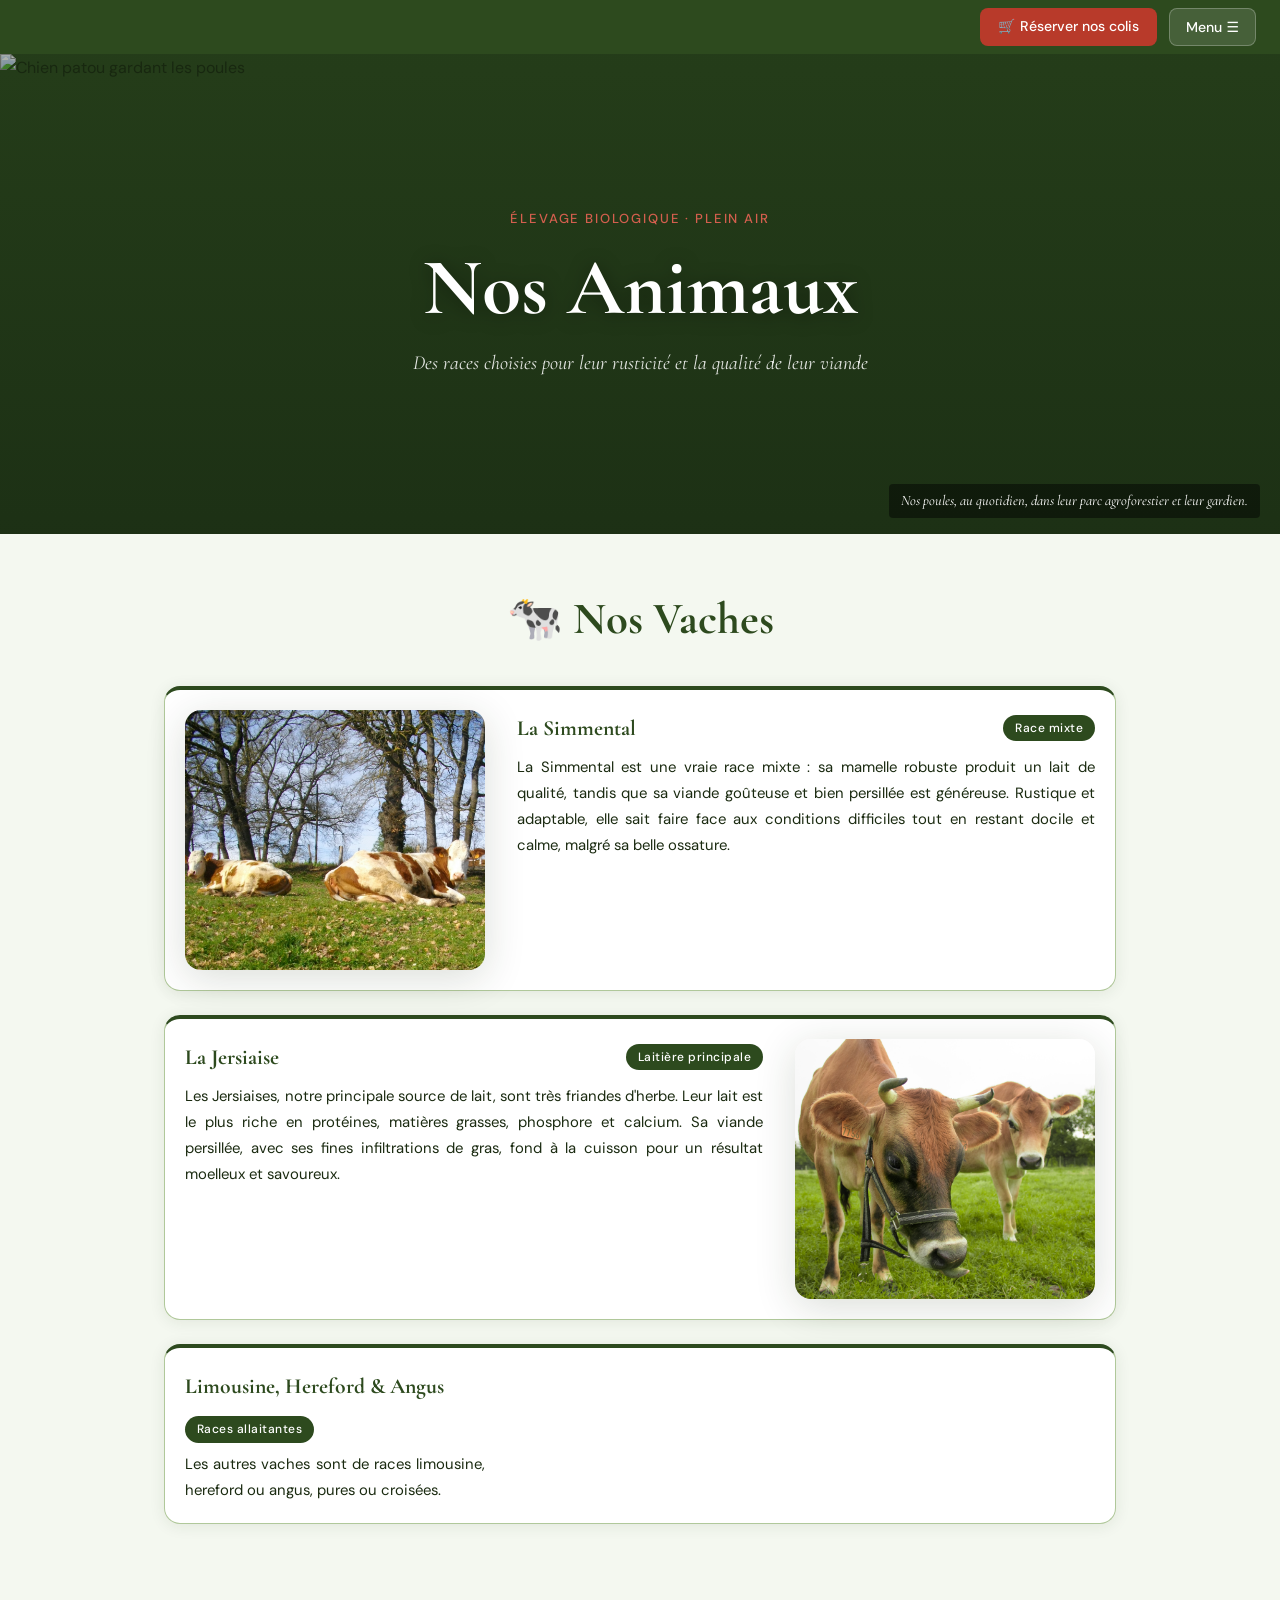
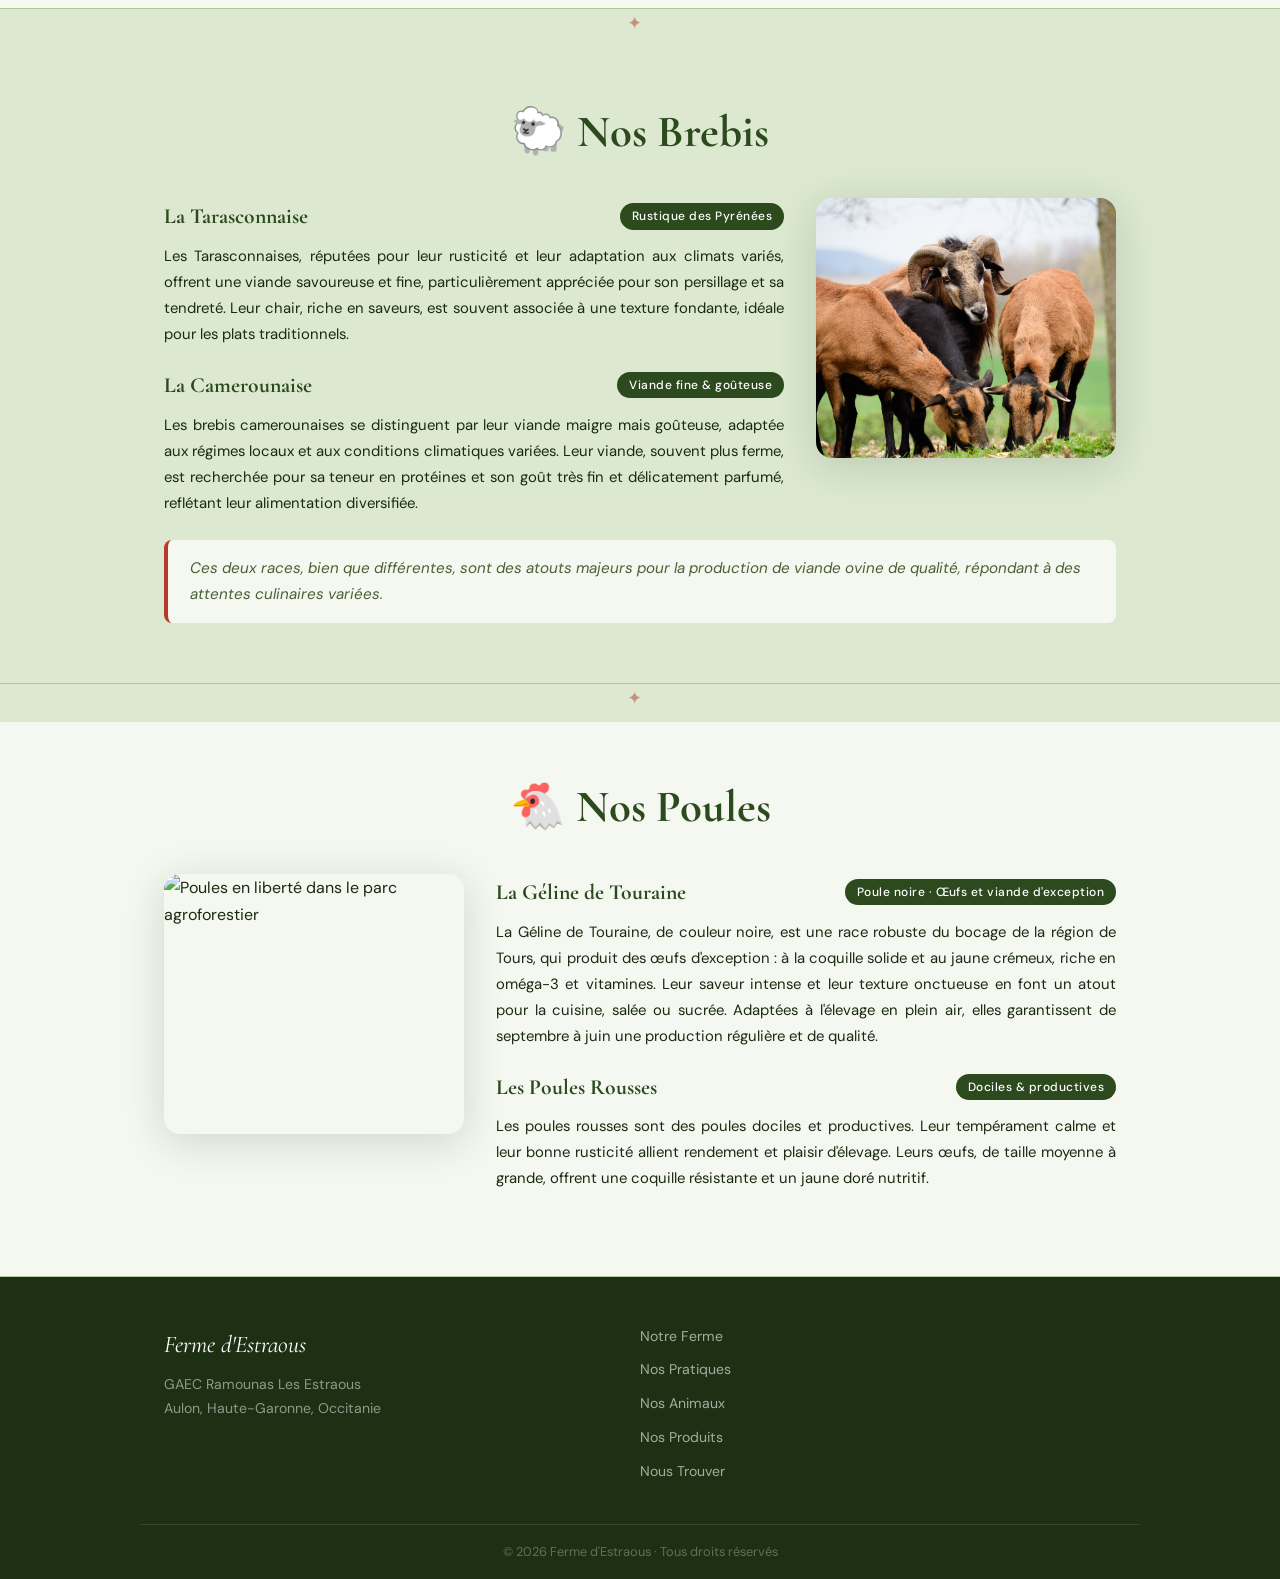
==== commit 77494182: "Update animaux.html" ====
--- a/animaux.html
+++ b/animaux.html
@@ -15,7 +15,7 @@
     <div class="top-bar">
         <div class="top-left"></div>
         <div class="top-right">
-            <a href="https://coopcircuits.fr/gaec-ramounas-les-estraous/shop" class="boutique-btn" target="_blank">🛒 Réserver nos colis</a>
+            <a href="trouver.html#commander-colis" class="boutique-btn" target="_blank">🛒 Réserver nos colis</a>
             <div class="menu-container">
                 <button class="menu-btn" aria-label="Ouvrir le menu">Menu ☰</button>
                 <nav class="dropdown-menu">
@@ -156,9 +156,6 @@
             <a href="produits.html">Nos Produits</a>
             <a href="trouver.html">Nous Trouver</a>
         </nav>
-        <div class="footer-boutique">
-            <a href="https://coopcircuits.fr/gaec-ramounas-les-estraous/shop" class="btn" target="_blank">Réserver nos colis</a>
-        </div>
     </div>
     <div class="footer-bottom">
         <p>© 2026 Ferme d'Estraous · Tous droits réservés</p>
